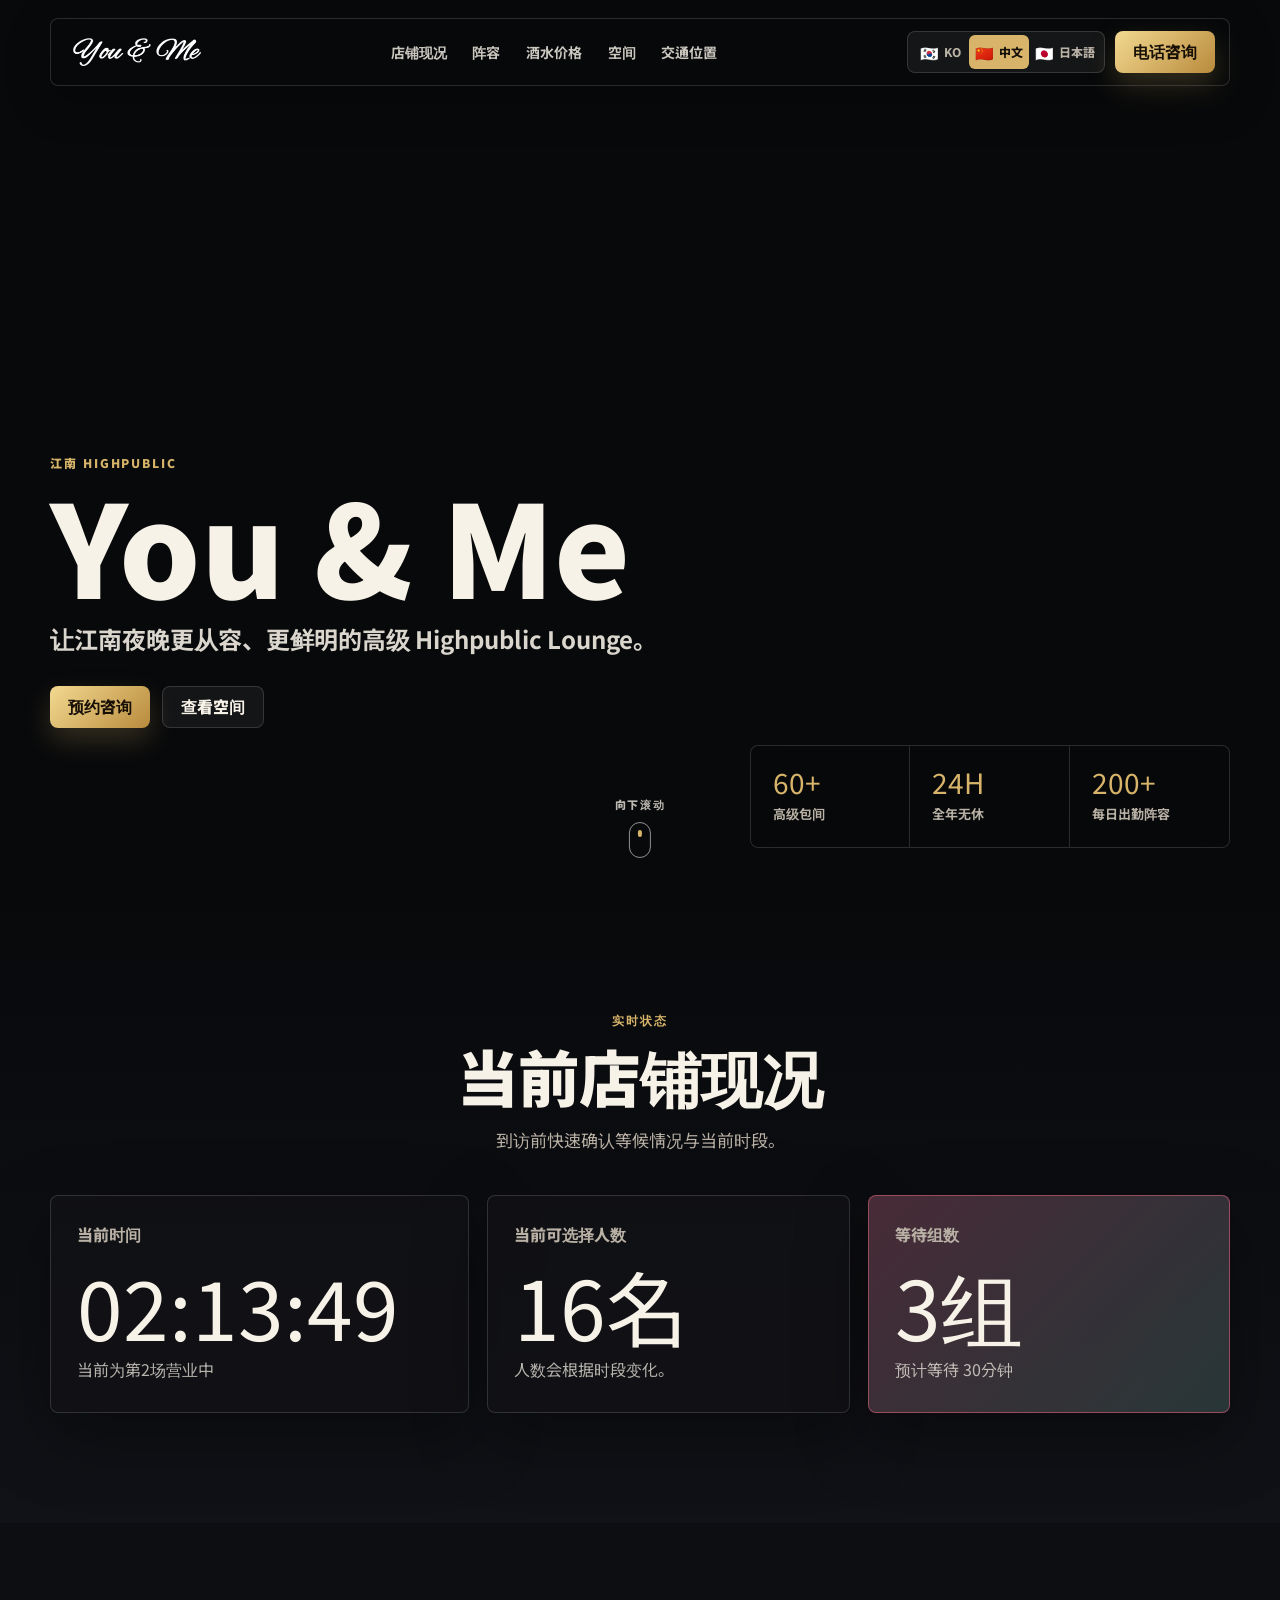
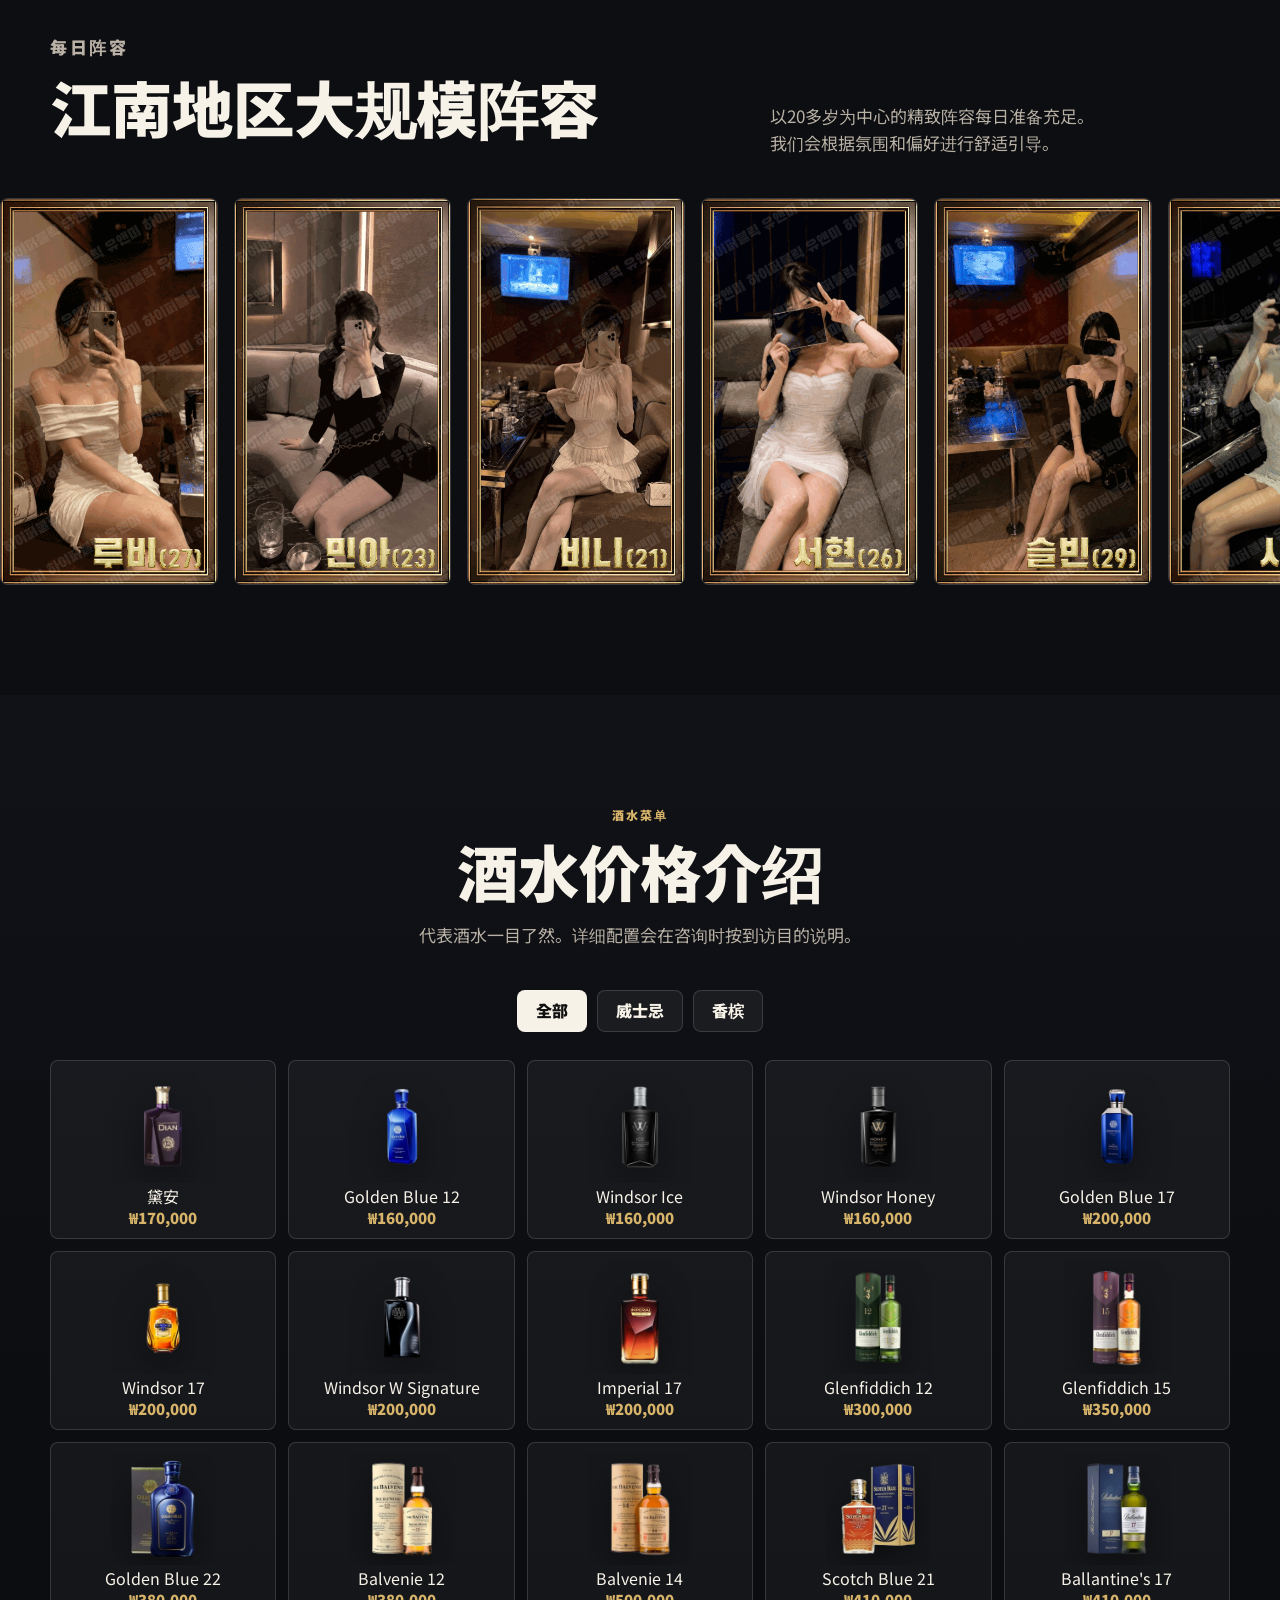
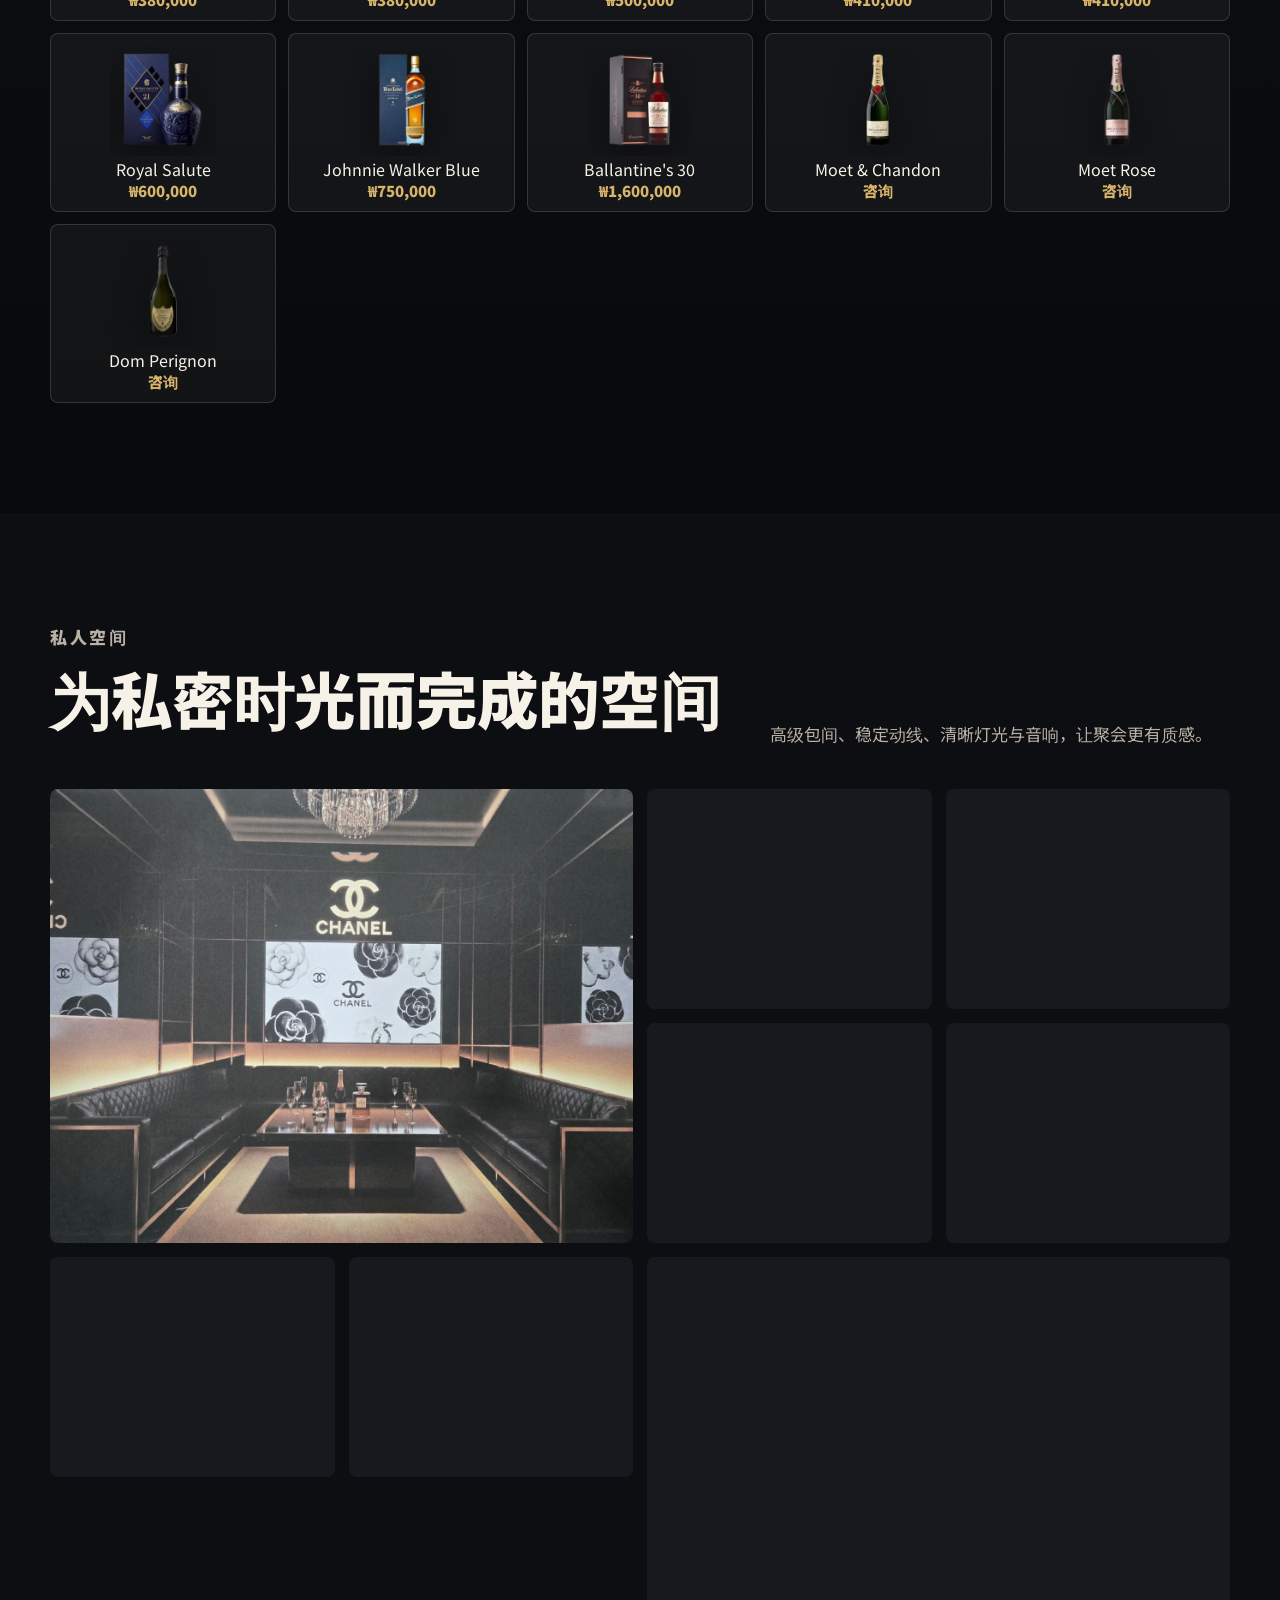
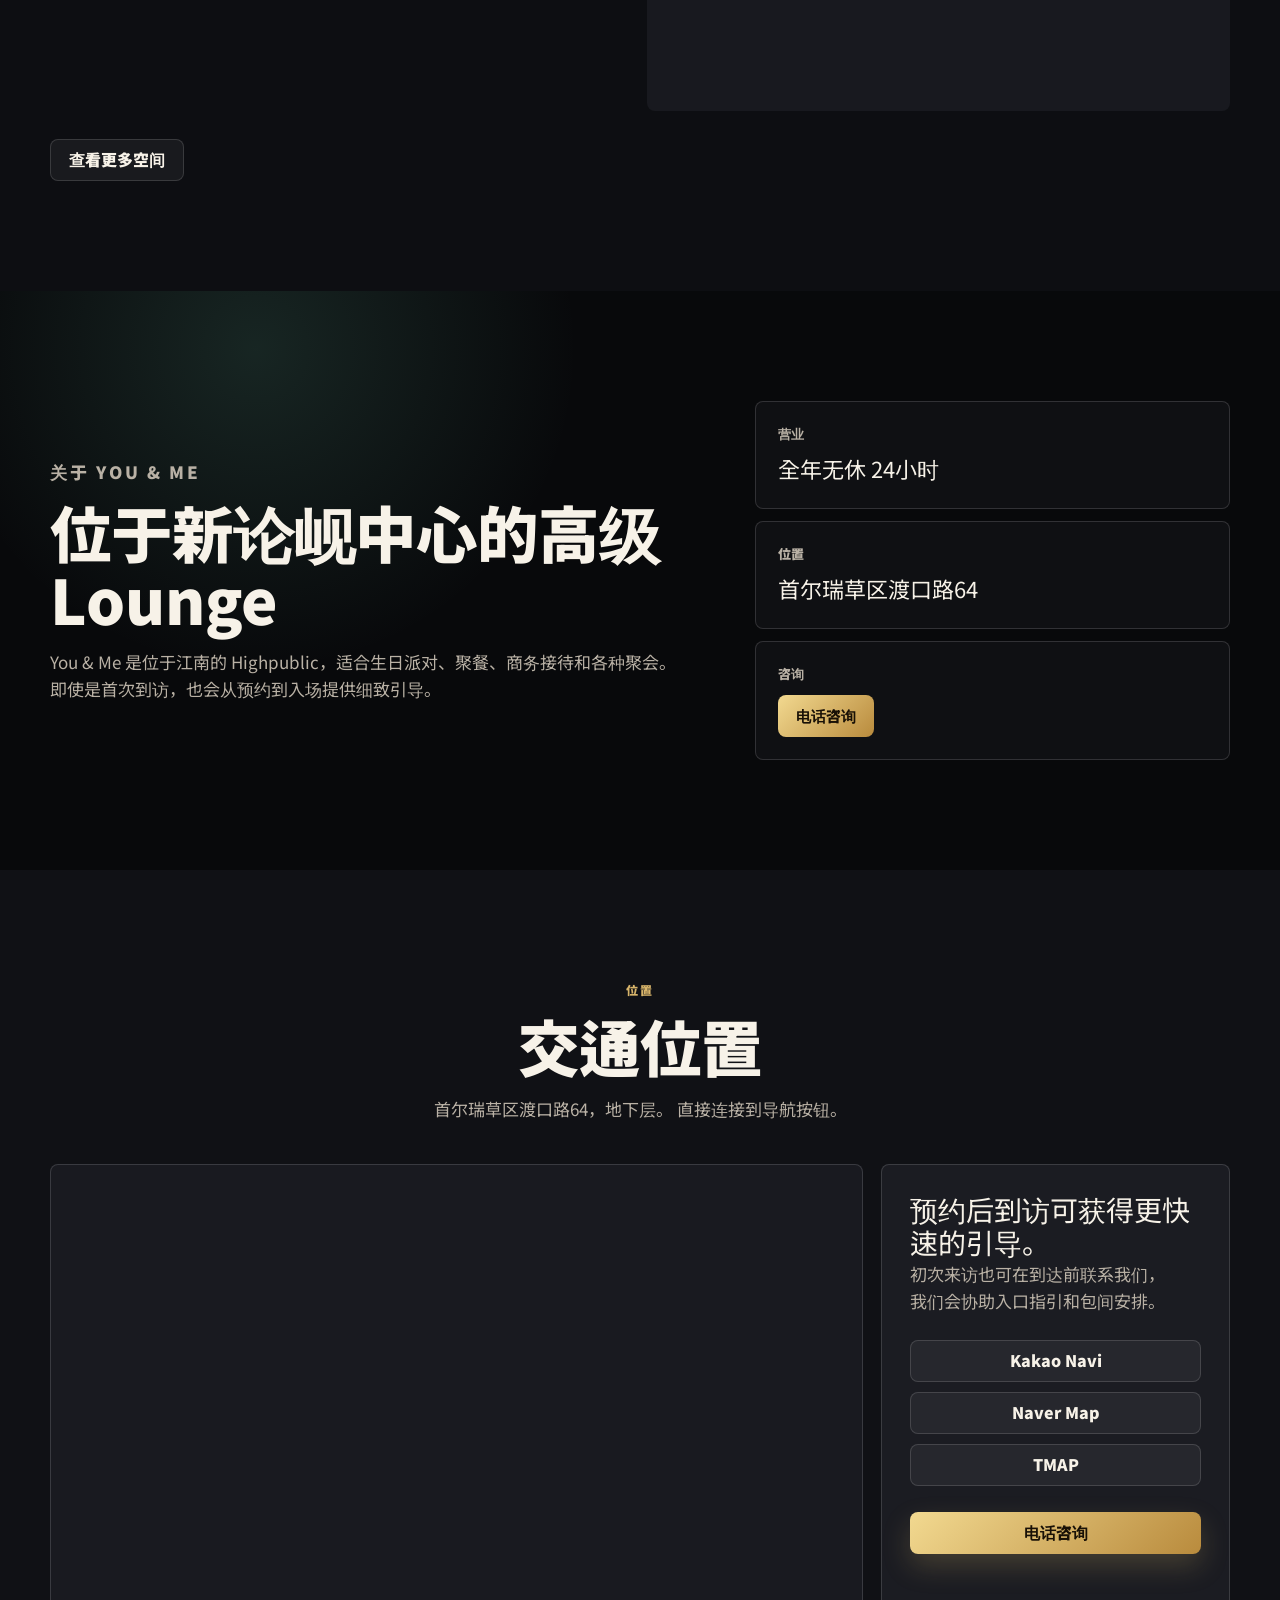
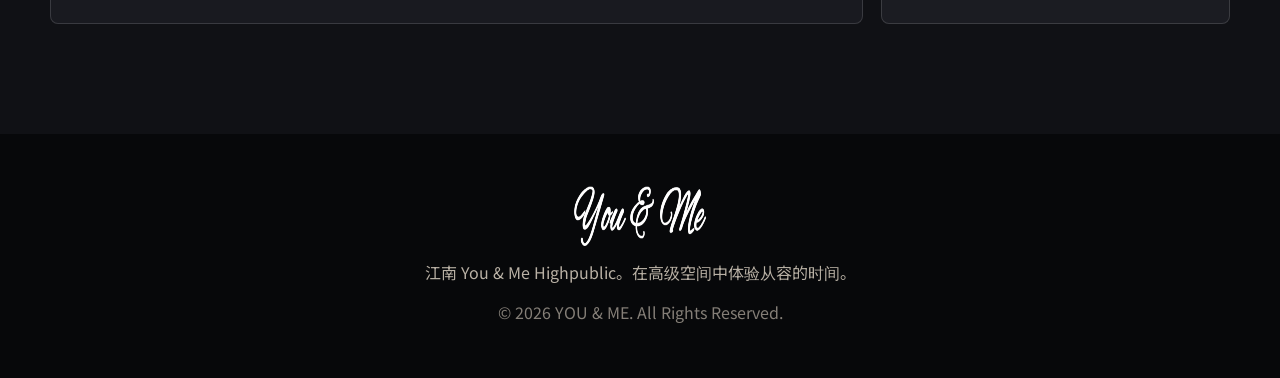
==== cn/index.html @ aa91db61 "edit" ====
﻿<!DOCTYPE html>
<html lang="zh-CN" data-default-lang="zh">
<head>
  <meta charset="UTF-8">
  <meta name="viewport" content="width=device-width, initial-scale=1.0">
  <title>江南 You & Me Highpublic | 中文预约 안내</title>
  <meta name="description" content="江南 You & Me Highpublic 中文页面。查看店铺现况、阵容、酒水价格、位置与预约咨询信息。">
  <meta name="keywords" content="강남 유앤미, 유앤미 하이퍼블릭, 강남 하이퍼블릭, 신논현 하이퍼블릭, 강남 룸, youandme, 강남, 하이퍼블릭, 디저트 하이퍼블릭, 퍼펙트 하이퍼블릭, 도파민 하이퍼블릭, 달리는 토끼, 달리는토끼, 도파민, 디저트, 퍼펙트, 사라있네, 엘리트, 엘리트 하이퍼블릭, 사라있네 하이퍼블릭, 달토 하이퍼블릭, 달리는 토끼 하이퍼블릭, 선릉 하이퍼블릭, 역삼 하이퍼블릭, 논현 하이퍼블릭, 대치 하이퍼블릭, 선정릉 하이퍼블릭, 하이퍼블릭, you and me, gangnam youandme, gangnam highpublic, gangnam karaoke, gangnam room salon, gangnam vip room, gangnam private room, gangnam nightlife, gangnam lounge, sinsa highpublic, sinnonyheon highpublic, nonhyeon highpublic, yeoksam highpublic, seolleung highpublic, 江南YOU&ME, 江南优安美, 江南高级KTV, 江南商务KTV, 江南VIP包厢, 江南夜总会, 江南高端会所, 江南夜生活, 新沙站KTV, 新论岘KTV, 驿三KTV, 论岘KTV, ユーアンドミー, 江南ハイパーブリック, 江南カラオケ, 江南ルームサロン, 江南高級ラウンジ, 江南VIPルーム, 江南個室カラオケ, 江南ナイトスポット, 新論峴ハイパーブリック, 新沙ハイパーブリック">
  <meta name="robots" content="index, follow, max-image-preview:large, max-snippet:-1, max-video-preview:-1">
  <meta name="author" content="YOU & ME">
  <meta name="theme-color" content="#08090b">
  <meta name="format-detection" content="telephone=yes">
  <link rel="canonical" href="https://highpublic.github.io/youandme/cn/">
  <link rel="alternate" hreflang="ko" href="https://highpublic.github.io/youandme/kr/">
  <link rel="alternate" hreflang="zh-CN" href="https://highpublic.github.io/youandme/cn/">
  <link rel="alternate" hreflang="ja" href="https://highpublic.github.io/youandme/jp/">
  <link rel="alternate" hreflang="x-default" href="https://highpublic.github.io/youandme/kr/">
  <meta property="og:type" content="website">
  <meta property="og:site_name" content="YOU & ME">
  <meta property="og:locale" content="zh_CN">
  <meta property="og:locale:alternate" content="zh_CN">
  <meta property="og:locale:alternate" content="ja_JP">
  <meta property="og:title" content="강남 유앤미 하이퍼블릭 | You & Me Gangnam Highpublic">
  <meta property="og:description" content="강남 중심 프리미엄 라운지. 실시간 매장 현황, 주류 가격, 공간 사진과 예약 문의 정보를 확인하세요.">
  <meta property="og:url" content="https://highpublic.github.io/youandme/cn/">
  <meta property="og:image" content="https://highpublic.github.io/youandme/assets/images/ogImage.png">
  <meta property="og:image:secure_url" content="https://highpublic.github.io/youandme/assets/images/ogImage.png">
  <meta property="og:image:type" content="image/png">
  <meta property="og:image:alt" content="강남 유앤미 하이퍼블릭 프리미엄 라운지 공간">
  <meta property="og:image:width" content="1200">
  <meta property="og:image:height" content="630">
  <meta name="twitter:card" content="summary_large_image">
  <meta name="twitter:title" content="강남 유앤미 하이퍼블릭 | You & Me Gangnam Highpublic">
  <meta name="twitter:description" content="강남 유앤미 하이퍼블릭의 매장 현황, 주류 가격, 공간 사진과 예약 정보를 확인하세요.">
  <meta name="twitter:image" content="https://highpublic.github.io/youandme/assets/images/ogImage.png">
  <script type="application/ld+json">
  {
    "@context": "https://schema.org",
    "@type": "LocalBusiness",
    "name": "YOU & ME Gangnam Highpublic",
    "alternateName": "강남 유앤미 하이퍼블릭",
    "image": "https://highpublic.github.io/youandme/assets/images/ogImage.png",
    "telephone": "+82-10-4201-1483",
    "address": {
      "@type": "PostalAddress",
      "streetAddress": "나루터로 64",
      "addressLocality": "서초구",
      "addressRegion": "서울",
      "addressCountry": "KR"
    },
    "openingHours": "Mo-Su 00:00-23:59",
    "priceRange": "₩₩₩"
  }
  </script>
  <link rel="preload" as="image" href="../assets/images/optimized/bg0-1200.jpg" fetchpriority="high">
  <link rel="stylesheet" href="../reset.css">
  <link rel="stylesheet" href="../main.css">
  <link rel="icon" type="image/png" href="../assets/images/favicon/favicon-96x96.png" sizes="96x96" />
  <link rel="icon" type="image/svg+xml" href="../assets/images/favicon/favicon.svg" />
  <link rel="shortcut icon" href="../assets/images/favicon/favicon.ico" />
  <link rel="apple-touch-icon" sizes="180x180" href="../assets/images/favicon/apple-touch-icon.png" />
  <meta name="apple-mobile-web-app-title" content="You&Me" />
  <link rel="manifest" href="../assets/images/favicon/site.webmanifest" />
  <script src="../script.js?v=20260701-perf" defer></script>
</head>
<body>
  <header class="site-header" aria-label="Primary navigation">
    <a class="brand" href="#home" aria-label="You & Me home">
      <img src="../assets/images/youandme.png" alt="You & Me" width="180" height="60">
    </a>
    <nav class="desktop-nav" aria-label="Main menu">
      <a href="#status" data-i18n="nav.status">매장 현황</a>
      <a href="#lineup" data-i18n="nav.lineup">라인업</a>
      <a href="#menu" data-i18n="nav.menu">주류 안내</a>
      <a href="#space" data-i18n="nav.space">공간</a>
      <a href="#location" data-i18n="nav.location">오시는 길</a>
    </nav>
    <div class="header-actions">
      <div class="language-switch" aria-label="Language switcher">
        <button type="button" class="lang-btn" data-lang="ko"><span class="flag" aria-hidden="true">🇰🇷</span><span>KO</span></button>
        <button type="button" class="lang-btn active" data-lang="zh"><span class="flag" aria-hidden="true">🇨🇳</span><span>中文</span></button>
        <button type="button" class="lang-btn" data-lang="ja"><span class="flag" aria-hidden="true">🇯🇵</span><span>日本語</span></button>
      </div>
      <a class="header-call" href="tel:010-4201-1483" data-i18n="common.call">전화 문의</a>
    </div>
  </header>

  <main id="home">
    <section class="hero" aria-label="You and Me introduction">
      <div class="hero-media" aria-hidden="true">
        <span style="background-image:url('../assets/images/optimized/bg0-1200.jpg')"></span>
        <span style="background-image:url('../assets/images/optimized/bg1-1200.jpg')"></span>
        <span style="background-image:url('../assets/images/optimized/bg2-1200.jpg')"></span>
        <span style="background-image:url('../assets/images/optimized/bg3-1200.jpg')"></span>
      </div>
      <div class="hero-content">
        <p class="eyebrow" data-i18n="hero.eyebrow">Gangnam Highpublic</p>
        <h1>You & Me</h1>
        <p class="hero-copy" data-i18n="hero.copy">강남의 밤을 더 여유롭고 선명하게 만드는 프리미엄 하이퍼블릭 라운지.</p>
        <div class="hero-actions">
          <a class="primary-btn" href="tel:010-4201-1483" data-i18n="hero.cta">예약 문의하기</a>
          <a class="secondary-btn" href="#space" data-i18n="hero.gallery">공간 둘러보기</a>
        </div>
      </div>
      <a class="scroll-cue" href="#status" aria-label="Scroll down"><span data-i18n="hero.scroll">Scroll</span><i aria-hidden="true"></i></a>
      <div class="hero-panel" aria-label="Highlights">
        <div>
          <strong data-count="60">60+</strong>
          <span data-i18n="hero.rooms">프리미엄 룸</span>
        </div>
        <div>
          <strong>24H</strong>
          <span data-i18n="hero.open">365일 운영</span>
        </div>
        <div>
          <strong>200+</strong>
          <span data-i18n="hero.cast">일일 출근 라인업</span>
        </div>
      </div>
    </section>

    <section id="status" class="status-section section-pad">
      <div class="section-head">
        <p class="eyebrow" data-i18n="status.eyebrow">Live Status</p>
        <h2 data-i18n="status.title">현재 매장 현황</h2>
        <p data-i18n="status.desc">방문 전 대기 상황과 현재 타임을 빠르게 확인하세요.</p>
      </div>
      <div class="status-board">
        <article class="status-card time-card">
          <span data-i18n="status.time">현재 시각</span>
          <strong id="currentTime">00:00:00</strong>
          <p id="currentSession">현재 0부 운영 중</p>
        </article>
        <article class="status-card">
          <span data-i18n="status.staff">현재 초이스 인원</span>
          <strong id="currentCount">--명</strong>
          <p data-i18n="status.staffNote">시간대에 따라 변동됩니다.</p>
        </article>
        <article class="status-card accent-card">
          <span id="statusLabel">잔여 룸</span>
          <strong id="statusValue">--</strong>
          <p id="waitTime">즉시 상담 가능</p>
        </article>
      </div>
    </section>

    <section id="lineup" class="lineup-section section-pad">
      <div class="split-head">
        <div>
          <p class="eyebrow" data-i18n="lineup.eyebrow">Daily Lineup</p>
          <h2 data-i18n="lineup.title">강남권 최대 규모 라인업</h2>
        </div>
        <p data-i18n="lineup.desc">20대 중심의 세련된 라인업이 매일 폭넓게 준비됩니다. 분위기와 취향에 맞춰 편안하게 안내해드립니다.</p>
      </div>
      <div class="lineup-marquee" id="lineupMarquee" aria-label="Lineup image carousel"></div>
    </section>

    <section id="menu" class="menu-section section-pad">
      <div class="section-head">
        <p class="eyebrow" data-i18n="menu.eyebrow">Bottle Menu</p>
        <h2 data-i18n="menu.title">주류 가격 안내</h2>
        <p data-i18n="menu.desc">대표 메뉴를 한눈에 확인하세요. 세부 구성은 상담 시 방문 목적에 맞춰 안내드립니다.</p>
      </div>
      <div class="menu-toolbar">
        <button type="button" class="filter-btn active" data-filter="all" data-i18n="menu.all">전체</button>
        <button type="button" class="filter-btn" data-filter="whisky" data-i18n="menu.whisky">위스키</button>
        <button type="button" class="filter-btn" data-filter="champagne" data-i18n="menu.champagne">샴페인</button>
      </div>
      <div class="bottle-grid" id="bottleGrid"></div>
    </section>

    <section id="space" class="space-section section-pad">
      <div class="split-head">
        <div>
          <p class="eyebrow" data-i18n="space.eyebrow">Private Space</p>
          <h2 data-i18n="space.title">프라이빗하게 완성되는 시간</h2>
        </div>
        <p data-i18n="space.desc">고급스러운 룸, 안정적인 동선, 선명한 조명과 사운드가 모임의 밀도를 높입니다.</p>
      </div>
      <div class="space-gallery" id="spaceGallery"></div>
      <button type="button" class="more-btn" id="galleryToggle" data-i18n="space.more">공간 더 보기</button>
    </section>

    <section class="about-section section-pad">
      <div class="about-copy">
        <p class="eyebrow" data-i18n="about.eyebrow">About You & Me</p>
        <h2 data-i18n="about.title">신논현 중심에서 만나는 프리미엄 라운지</h2>
        <p data-i18n="about.body">유앤미는 생일파티, 회식, 접대, 각종 모임까지 목적에 맞는 룸과 서비스를 갖춘 강남 하이퍼블릭입니다. 처음 방문하시는 분도 편안하게 즐기실 수 있도록 예약부터 입장까지 세심하게 안내합니다.</p>
      </div>
      <div class="about-facts">
        <div><span data-i18n="about.fact1Label">운영</span><strong data-i18n="about.fact1">연중무휴 24시간</strong></div>
        <div><span data-i18n="about.fact2Label">위치</span><strong data-i18n="about.fact2">서울 서초구 나루터로 64</strong></div>
        <div><span data-i18n="about.fact3Label">문의</span><a class="about-call-btn" href="tel:010-4201-1483" data-i18n="common.call">전화 문의</a></div>
      </div>
    </section>

    <section id="location" class="location-section section-pad">
      <div class="section-head">
        <p class="eyebrow" data-i18n="location.eyebrow">Location</p>
        <h2 data-i18n="location.title">오시는 길</h2>
        <p data-i18n="location.desc">서울 서초구 나루터로 64, 지하층. 내비게이션 버튼으로 바로 연결됩니다.</p>
      </div>
      <div class="location-layout">
        <div class="map-card">
          <div id="daumRoughmapContainer1772563509501" class="root_daum_roughmap root_daum_roughmap_landing"></div>
        </div>
        <div class="visit-card">
          <h3 data-i18n="location.visitTitle">예약 후 방문하시면 더 빠르게 안내됩니다.</h3>
          <p data-i18n="location.visitBody">초행길이라도 도착 전 연락 주시면 입구와 룸 배정까지 순서대로 도와드립니다.</p>
          <div class="nav-buttons">
            <a href="https://kko.kakao.com/8rZOKr7J5F" target="_blank" rel="noopener">Kakao Navi</a>
            <a href="https://naver.me/xKto8mbX" target="_blank" rel="noopener">Naver Map</a>
            <a href="https://tmap.life/173b7bdc" target="_blank" rel="noopener">TMAP</a>
          </div>
          <a class="primary-btn full" href="tel:010-4201-1483" data-i18n="common.call">전화 문의</a>
        </div>
      </div>
    </section>
  </main>

  <footer class="footer">
    <img src="../assets/images/youandme.png" alt="You & Me" width="180" height="60">
    <p data-i18n="footer.copy">강남 유앤미 하이퍼블릭. 프리미엄 공간에서 여유로운 시간을 경험하세요.</p>
    <small>© 2026 YOU & ME. All Rights Reserved.</small>
  </footer>

  <div class="image-modal" id="imageModal" aria-hidden="true" role="dialog" aria-label="Image preview">
    <button type="button" class="modal-close" id="modalClose" aria-label="Close">×</button>
    <button type="button" class="modal-nav prev" id="modalPrev" aria-label="Previous image">‹</button>
    <img id="modalImage" src="" alt="">
    <button type="button" class="modal-nav next" id="modalNext" aria-label="Next image">›</button>
  </div>
</body>
</html>
---- main.css ----
﻿@import url('https://fonts.googleapis.com/css2?family=Noto+Sans+KR:wght@400;500;700;900&display=swap');

:root {
  color-scheme: dark;
  --bg: #08090b;
  --panel: rgba(18, 19, 23, 0.78);
  --panel-strong: rgba(29, 30, 36, 0.92);
  --text: #f7f2e8;
  --muted: #b9b1a5;
  --line: rgba(255, 255, 255, 0.14);
  --gold: #d7b46a;
  --rose: #d95e7b;
  --green: #75d3b4;
  --blue: #82a8ff;
  --shadow: 0 24px 70px rgba(0, 0, 0, 0.36);
}

* { box-sizing: border-box; }
html { scroll-behavior: smooth; }
body {
  margin: 0;
  min-width: 320px;
  overflow-x: hidden;
  background: var(--bg);
  color: var(--text);
  font-family: 'Noto Sans KR', system-ui, -apple-system, BlinkMacSystemFont, 'Segoe UI', sans-serif;
  line-height: 1.6;
  word-break: keep-all;
  overflow-wrap: anywhere;
}
body.modal-open { overflow: hidden; }
a { color: inherit; text-decoration: none; }
button { font: inherit; }
img { max-width: 100%; display: block; }

.site-header {
  position: fixed;
  top: 18px;
  left: 50%;
  z-index: 50;
  width: min(1180px, calc(100% - 32px));
  min-height: 68px;
  transform: translateX(-50%);
  display: grid;
  grid-template-columns: auto minmax(0, 1fr) auto;
  gap: 20px;
  align-items: center;
  padding: 12px 14px 12px 22px;
  border: 1px solid var(--line);
  border-radius: 8px;
  background: rgba(8, 9, 11, 0.72);
  backdrop-filter: blur(22px);
  box-shadow: 0 14px 44px rgba(0, 0, 0, 0.28);
}
.brand img { width: 128px; height: auto; }
.desktop-nav {
  display: flex;
  justify-content: center;
  gap: clamp(14px, 2vw, 32px);
  color: rgba(247, 242, 232, 0.82);
  font-size: 14px;
  font-weight: 700;
}
.desktop-nav a { transition: color 180ms ease; white-space: nowrap; }
.desktop-nav a:hover { color: var(--gold); }
.header-actions { display: flex; align-items: center; gap: 10px; min-width: 0; }
.language-switch {
  display: flex;
  align-items: center;
  padding: 3px;
  border: 1px solid var(--line);
  border-radius: 8px;
  background: rgba(255, 255, 255, 0.06);
}
.lang-btn {
  min-width: 58px;
  height: 34px;
  display: inline-flex;
  align-items: center;
  justify-content: center;
  gap: 5px;
  border: 0;
  border-radius: 6px;
  background: transparent;
  color: var(--muted);
  cursor: pointer;
  font-size: 12px;
  font-weight: 800;
}
.lang-btn.active { background: var(--gold); color: #14100a; }
.lang-btn .flag { font-size: 15px; line-height: 1; }
.header-call,
.primary-btn,
.secondary-btn,
.more-btn,
.nav-buttons a,
.filter-btn {
  min-height: 42px;
  display: inline-flex;
  align-items: center;
  justify-content: center;
  border-radius: 8px;
  font-weight: 900;
  white-space: nowrap;
}
.header-call,
.primary-btn {
  padding: 0 18px;
  background: linear-gradient(135deg, #f2d990, #b98b3d);
  color: #181006;
  box-shadow: 0 12px 28px rgba(215, 180, 106, 0.22);
}
.secondary-btn,
.more-btn,
.nav-buttons a,
.filter-btn {
  padding: 0 18px;
  border: 1px solid var(--line);
  background: rgba(255, 255, 255, 0.05);
  color: var(--text);
}

.hero {
  position: relative;
  min-height: 100vh;
  display: grid;
  align-items: end;
  padding: 140px max(24px, calc((100vw - 1180px) / 2)) 52px;
  overflow: hidden;
}
.hero::after {
  content: '';
  position: absolute;
  inset: 0;
  background: linear-gradient(90deg, rgba(8, 9, 11, 0.88), rgba(8, 9, 11, 0.42) 52%, rgba(8, 9, 11, 0.68)), linear-gradient(0deg, var(--bg), rgba(8, 9, 11, 0) 38%);
  z-index: 1;
}
.hero-media,
.hero-media span {
  position: absolute;
  inset: 0;
}
.hero-media span {
  background-size: cover;
  background-position: center;
  opacity: 0;
  animation: heroFade 24s infinite;
  transform: scale(1.04);
}
.hero-media span:nth-child(2) { animation-delay: 6s; }
.hero-media span:nth-child(3) { animation-delay: 12s; }
.hero-media span:nth-child(4) { animation-delay: 18s; }
@keyframes heroFade {
  0%, 100% { opacity: 0; transform: scale(1.04); }
  8%, 25% { opacity: 1; transform: scale(1); }
  34% { opacity: 0; transform: scale(1.02); }
}
.hero-content {
  position: relative;
  z-index: 2;
  width: min(760px, 100%);
  padding-bottom: 120px;
}
.eyebrow {
  margin: 0 0 14px;
  color: var(--gold);
  font-size: 12px;
  font-weight: 900;
  letter-spacing: 0.16em;
  text-transform: uppercase;
}
h1, h2, h3, p { margin-top: 0; }
h1 {
  margin-bottom: 18px;
  font-size: clamp(56px, 10vw, 142px);
  line-height: 0.9;
  font-weight: 900;
  letter-spacing: 0;
}
h2 {
  margin-bottom: 16px;
  font-size: clamp(32px, 4.8vw, 64px);
  line-height: 1.08;
  font-weight: 900;
  letter-spacing: 0;
}
.hero-copy {
  width: min(620px, 100%);
  margin-bottom: 28px;
  color: rgba(247, 242, 232, 0.88);
  font-size: clamp(18px, 2vw, 24px);
  font-weight: 700;
}
.hero-actions { display: flex; flex-wrap: wrap; gap: 12px; }
.hero-panel {
  position: absolute;
  right: max(24px, calc((100vw - 1180px) / 2));
  bottom: 52px;
  z-index: 2;
  width: min(480px, calc(100% - 48px));
  display: grid;
  grid-template-columns: repeat(3, 1fr);
  border: 1px solid var(--line);
  border-radius: 8px;
  background: rgba(8, 9, 11, 0.58);
  backdrop-filter: blur(18px);
}
.hero-panel div { padding: 22px; border-right: 1px solid var(--line); }
.hero-panel div:last-child { border-right: 0; }
.hero-panel strong { display: block; color: var(--gold); font-size: 28px; line-height: 1; }
.hero-panel span { display: block; margin-top: 8px; color: var(--muted); font-size: 13px; font-weight: 700; }
.scroll-cue {
  position: absolute;
  left: 50%;
  bottom: 42px;
  z-index: 3;
  display: inline-grid;
  justify-items: center;
  gap: 8px;
  transform: translateX(-50%);
  color: rgba(247, 242, 232, 0.76);
  font-size: 11px;
  font-weight: 900;
  letter-spacing: 0.14em;
  text-transform: uppercase;
  animation: scrollCueFloat 1.8s ease-in-out infinite;
}
.scroll-cue i {
  width: 22px;
  height: 36px;
  border: 1px solid rgba(247, 242, 232, 0.58);
  border-radius: 999px;
  position: relative;
}
.scroll-cue i::after {
  content: '';
  position: absolute;
  top: 7px;
  left: 50%;
  width: 4px;
  height: 7px;
  border-radius: 999px;
  background: var(--gold);
  transform: translateX(-50%);
  animation: scrollWheel 1.8s ease-in-out infinite;
}
@keyframes scrollCueFloat {
  0%, 100% { transform: translate(-50%, 0); opacity: 0.72; }
  50% { transform: translate(-50%, 8px); opacity: 1; }
}
@keyframes scrollWheel {
  0% { transform: translate(-50%, 0); opacity: 0; }
  30% { opacity: 1; }
  100% { transform: translate(-50%, 14px); opacity: 0; }
}

.section-pad { padding: 110px max(24px, calc((100vw - 1180px) / 2)); }
.section-head { width: min(720px, 100%); margin: 0 auto 42px; text-align: center; }
.section-head p:not(.eyebrow), .split-head p, .about-copy p, .visit-card p { color: var(--muted); font-size: 17px; }
.split-head {
  display: grid;
  grid-template-columns: minmax(0, 0.95fr) minmax(280px, 0.65fr);
  gap: 48px;
  align-items: end;
  margin-bottom: 42px;
}

.status-section { background: linear-gradient(180deg, #08090b, #111217); }
.status-board {
  display: grid;
  grid-template-columns: 1.1fr 0.95fr 0.95fr;
  gap: 18px;
}
.status-card {
  min-height: 218px;
  padding: 26px;
  border: 1px solid var(--line);
  border-radius: 8px;
  background: var(--panel);
  box-shadow: var(--shadow);
}
.status-card span { display: block; color: var(--muted); font-weight: 800; }
.status-card strong { display: block; margin: 18px 0 10px; font-size: clamp(42px, 7vw, 82px); line-height: 1; }
.status-card p { margin-bottom: 0; color: rgba(247, 242, 232, 0.72); }
.time-card strong { font-variant-numeric: tabular-nums; }
.accent-card { background: linear-gradient(135deg, rgba(217, 94, 123, 0.24), rgba(117, 211, 180, 0.14)), var(--panel-strong); }
.accent-card.waiting { border-color: rgba(217, 94, 123, 0.6); }

.lineup-section, .space-section { background: #0d0e12; overflow: hidden; }
.lineup-marquee {
  display: flex;
  width: max-content;
  margin-left: calc(50% - 50vw);
  animation: marquee 58s linear infinite;
  will-change: transform;
}

.lineup-set {
  display: flex;
  flex: 0 0 auto;
  gap: 16px;
  padding-right: 16px;
}
.lineup-shot {
  width: clamp(170px, 17vw, 250px);
  aspect-ratio: 9 / 16;
  overflow: hidden;
  border-radius: 8px;
  border: 1px solid var(--line);
  background: #17181d;
}
.lineup-shot img { width: 100%; height: 100%; object-fit: cover; object-position: center top; }

@keyframes marquee { from { transform: translateX(0); } to { transform: translateX(-50%); } }

.menu-section { background: linear-gradient(180deg, #111217, #08090b); }
.menu-toolbar {
  display: flex;
  justify-content: center;
  gap: 10px;
  margin-bottom: 28px;
}
.filter-btn { cursor: pointer; }
.filter-btn.active { background: var(--text); color: #111; }
.bottle-grid {
  display: grid;
  grid-template-columns: repeat(5, minmax(0, 1fr));
  gap: 12px;
}
.bottle-card {
  min-height: 0;
  display: grid;
  grid-template-rows: 112px auto;
  gap: 4px;
  padding: 10px 10px 12px;
  align-items: center;
  justify-items: center;
  text-align: center;
  overflow: hidden;
  border: 1px solid var(--line);
  border-radius: 8px;
  background: rgba(255, 255, 255, 0.045);
}
.bottle-image {
  height: 112px;
  min-width: 0;
  overflow: hidden;
  display: grid;
  place-items: center;
}
.bottle-image img { max-width: 100%; max-height: 106px; width: auto; height: auto; object-fit: contain; filter: drop-shadow(0 12px 18px rgba(0,0,0,0.38)); }
.bottle-info { position: relative; z-index: 2; min-width: 0; align-self: start; padding-top: 0; margin-top: 0; text-align: center; }
.bottle-card h3 { min-height: 0; margin-bottom: 3px; font-size: 16px; line-height: 1.18; white-space: normal; word-break: keep-all; overflow-wrap: normal; }
.bottle-card p { margin: 0; color: var(--gold); font-size: 15px; font-weight: 900; line-height: 1.15; }

.space-gallery {
  display: grid;
  grid-template-columns: repeat(4, minmax(0, 1fr));
  grid-auto-rows: 220px;
  gap: 14px;
}
.space-item {
  overflow: hidden;
  border: 0;
  border-radius: 8px;
  background: #18191f;
  padding: 0;
  cursor: pointer;
}
.space-item:nth-child(1), .space-item:nth-child(8) { grid-column: span 2; grid-row: span 2; }
.space-item.hidden { display: none; }
.space-item img { width: 100%; height: 100%; object-fit: cover; transition: transform 260ms ease, opacity 260ms ease; }
.space-item:hover img { transform: scale(1.04); opacity: 0.88; }
.more-btn { margin: 28px auto 0; cursor: pointer; }

.about-section {
  display: grid;
  grid-template-columns: minmax(0, 0.9fr) minmax(280px, 0.65fr);
  gap: 48px;
  align-items: center;
  background: radial-gradient(circle at 20% 10%, rgba(117, 211, 180, 0.14), transparent 28%), #08090b;
}
.about-facts { display: grid; gap: 12px; }
.about-facts div {
  padding: 22px;
  border: 1px solid var(--line);
  border-radius: 8px;
  background: var(--panel);
}
.about-facts span { display: block; color: var(--muted); font-size: 13px; font-weight: 900; }
.about-facts strong { display: block; margin-top: 6px; font-size: 22px; }
.about-call-btn { min-height: 42px; margin-top: 10px; padding: 0 18px; display: inline-flex; align-items: center; justify-content: center; border-radius: 8px; background: linear-gradient(135deg, #f2d990, #b98b3d); color: #181006; font-size: 15px; font-weight: 900; }

.location-section { background: #101115; }
.location-layout {
  display: grid;
  grid-template-columns: minmax(0, 1.4fr) minmax(300px, 0.6fr);
  gap: 18px;
}
.map-card {
  height: 460px;
  min-height: 460px;
  overflow: hidden;
  border: 1px solid var(--line);
  border-radius: 8px;
  background: #191a20;
}
.root_daum_roughmap { width: 100% !important; height: 100% !important; }
.map-card .root_daum_roughmap_landing,
.map-card .wrap_map,
.map-card .map { width: 100% !important; }
.map-card .root_daum_roughmap_landing { display: block !important; position: relative; }
.map-card .wrap_map { height: 100% !important; min-height: 100%; }
.map-card .map { height: 100% !important; min-height: 100%; }
.map-card .cont { display: none !important; }
.map-card .wrap_controllers { display: block !important; width: auto !important; height: auto !important; }
.map-card .wrap_btn_zoom { right: 16px !important; }
.map-card .wrap_btn_zoom button,
.map-card .wrap_btn_zoom a { box-sizing: content-box; min-width: 0; min-height: 0; border-radius: 0; }
.visit-card {
  padding: 28px;
  border: 1px solid var(--line);
  border-radius: 8px;
  background: var(--panel-strong);
}
.visit-card h3 { font-size: 28px; line-height: 1.18; }
.nav-buttons { display: grid; gap: 10px; margin: 26px 0; }
.full { width: 100%; }

.footer {
  display: grid;
  justify-items: center;
  gap: 14px;
  padding: 52px 24px;
  text-align: center;
  background: #07080a;
  color: var(--muted);
}
.footer img { width: 132px; }
.footer p { max-width: 560px; margin-bottom: 0; }
.footer small { color: rgba(185, 177, 165, 0.7); }

.image-modal {
  position: fixed;
  inset: 0;
  z-index: 100;
  display: none;
  align-items: center;
  justify-content: center;
  padding: 56px;
  background: rgba(0, 0, 0, 0.88);
}
.image-modal.open { display: flex; }
.image-modal img { max-width: min(1100px, 100%); max-height: 82vh; border-radius: 8px; box-shadow: var(--shadow); }
.modal-close, .modal-nav {
  position: absolute;
  border: 1px solid var(--line);
  border-radius: 8px;
  background: rgba(255, 255, 255, 0.08);
  color: var(--text);
  cursor: pointer;
}
.modal-close { top: 22px; right: 22px; width: 48px; height: 48px; font-size: 32px; line-height: 1; }
.modal-nav { top: 50%; width: 48px; height: 72px; transform: translateY(-50%); font-size: 44px; }
.modal-nav.prev { left: 22px; }
.modal-nav.next { right: 22px; }

@media (max-width: 980px) {
  .site-header { grid-template-columns: 1fr; gap: 10px; top: 10px; padding: 12px; max-height: calc(100vh - 20px); overflow: auto; }
  .brand { justify-self: center; }
  .desktop-nav { order: 3; overflow-x: auto; justify-content: center; width: 100%; padding-bottom: 4px; scrollbar-width: none; }
  .desktop-nav::-webkit-scrollbar { display: none; }
  .header-actions { justify-content: center; flex-wrap: wrap; }
  .hero { padding-top: 210px; }
  .hero-content { padding-bottom: 180px; }
  .hero-panel { left: 24px; right: 24px; bottom: 32px; width: auto; }
  .scroll-cue { display: none; }
  .split-head, .status-board, .about-section, .location-layout { grid-template-columns: 1fr; }
  .bottle-grid { grid-template-columns: repeat(3, minmax(0, 1fr)); }
  .space-gallery { grid-template-columns: repeat(2, minmax(0, 1fr)); grid-auto-rows: 180px; }
}

@media (max-width: 620px) {
  .site-header { width: calc(100% - 20px); }
  .brand img { width: 112px; }
  .header-call { width: 100%; }
  .language-switch { width: 100%; justify-content: space-between; }
  .lang-btn { flex: 1; }
  .hero { min-height: 900px; padding-left: 18px; padding-right: 18px; padding-top: 230px; }
  .hero-panel { grid-template-columns: 1fr; }
  .hero-panel div { border-right: 0; border-bottom: 1px solid var(--line); padding: 16px; }
  .hero-panel div:last-child { border-bottom: 0; }
  .hero-content { padding-bottom: 300px; }
  .scroll-cue { display: none; }
  h1 { font-size: clamp(48px, 18vw, 76px); }
  h2 { font-size: clamp(29px, 10vw, 42px); }
  .hero-copy, .section-head p:not(.eyebrow), .split-head p, .about-copy p, .visit-card p { font-size: 15px; }
  .bottle-card { min-height: 0; grid-template-rows: 104px auto; gap: 4px; padding: 9px 8px 10px; align-items: center; justify-items: center; text-align: center; }
  .bottle-image { height: 104px; }
  .bottle-image img { max-height: 98px; }
  .bottle-info { align-self: start; margin-top: 0; text-align: center; }
  .bottle-card h3 { min-height: 0; margin-bottom: 3px; font-size: 15px; }
  .bottle-card p { font-size: 14px; }
  .status-card strong { font-size: clamp(38px, 14vw, 58px); }
  .hero-actions a { width: 100%; }
  .section-pad { padding: 78px 18px; }
  .menu-toolbar { overflow-x: auto; justify-content: flex-start; }
  .bottle-grid { grid-template-columns: repeat(2, minmax(0, 1fr)); gap: 10px; }
  .map-card { height: 420px; min-height: 420px; }
  .space-gallery { grid-template-columns: 1fr; grid-auto-rows: 230px; }
  .space-item:nth-child(1), .space-item:nth-child(8) { grid-column: auto; grid-row: auto; }
  .image-modal { padding: 64px 14px; }
  .modal-nav { width: 42px; height: 58px; font-size: 34px; }
}
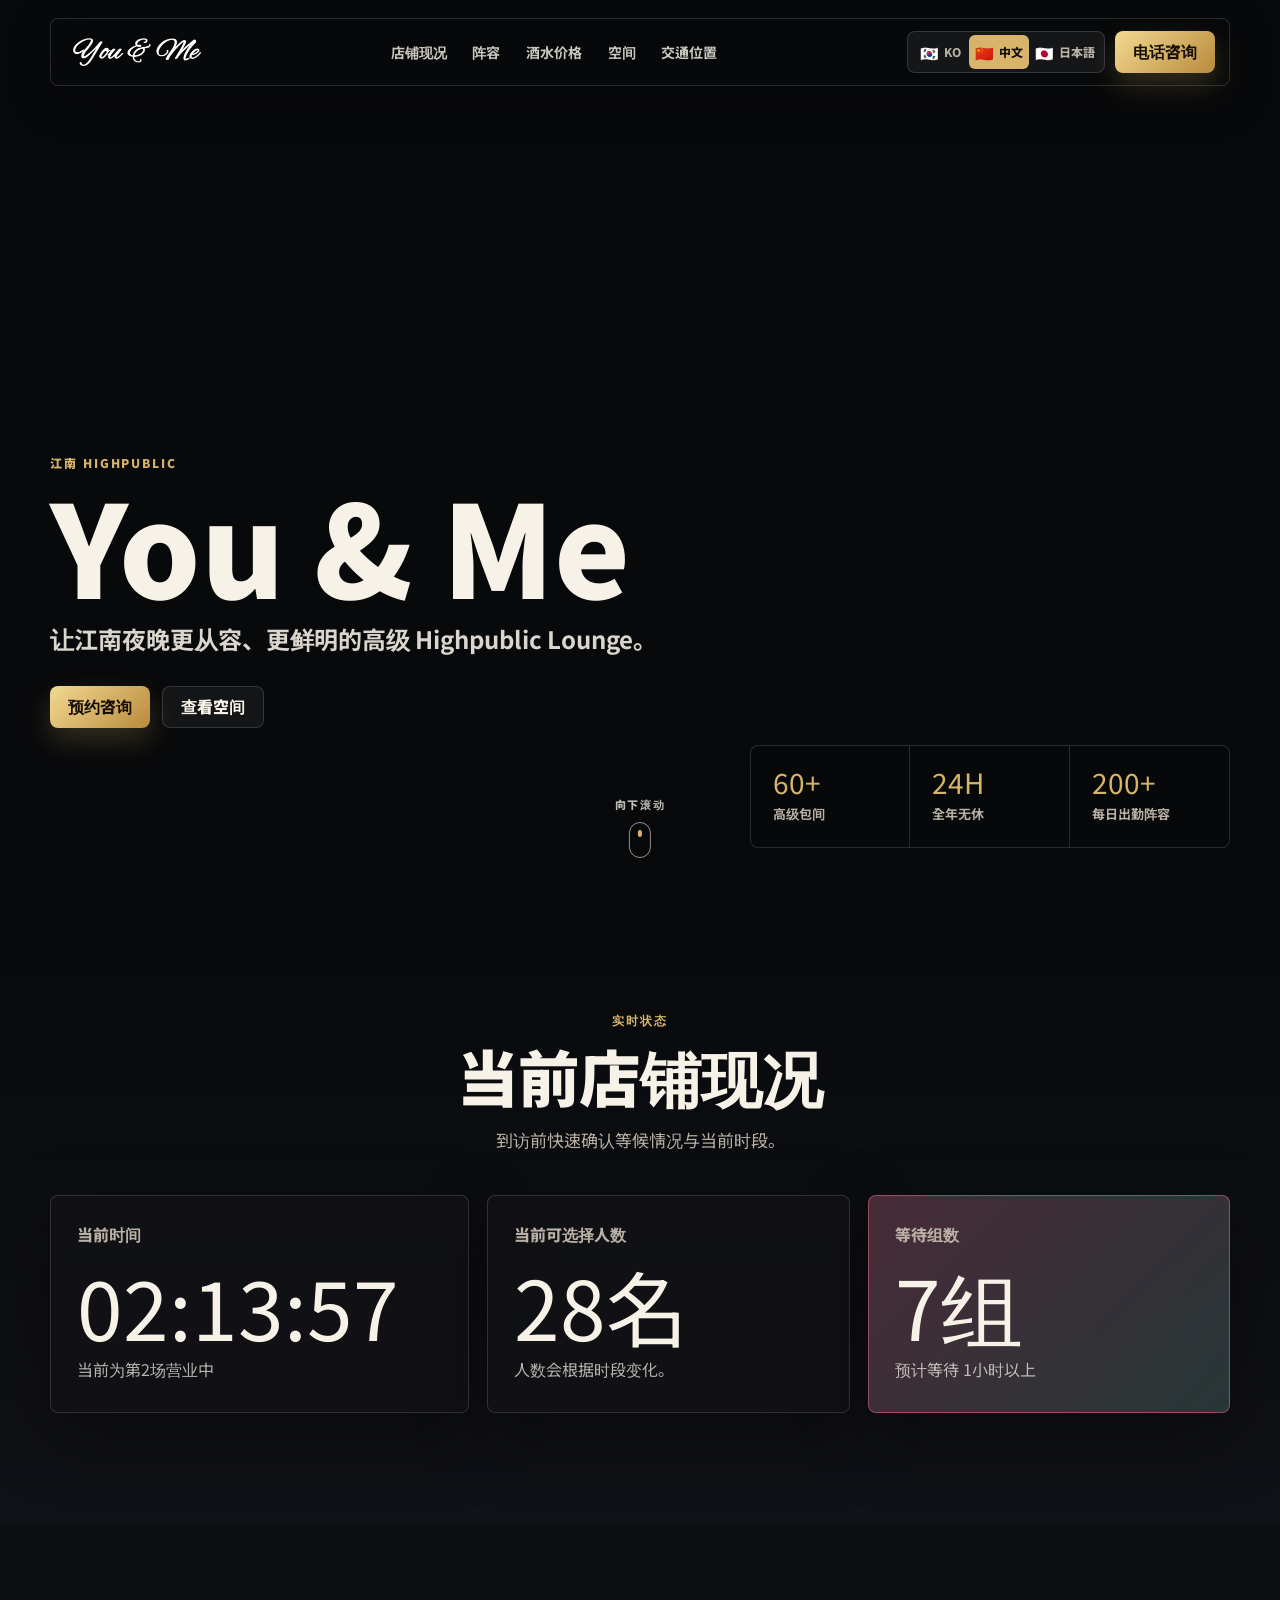
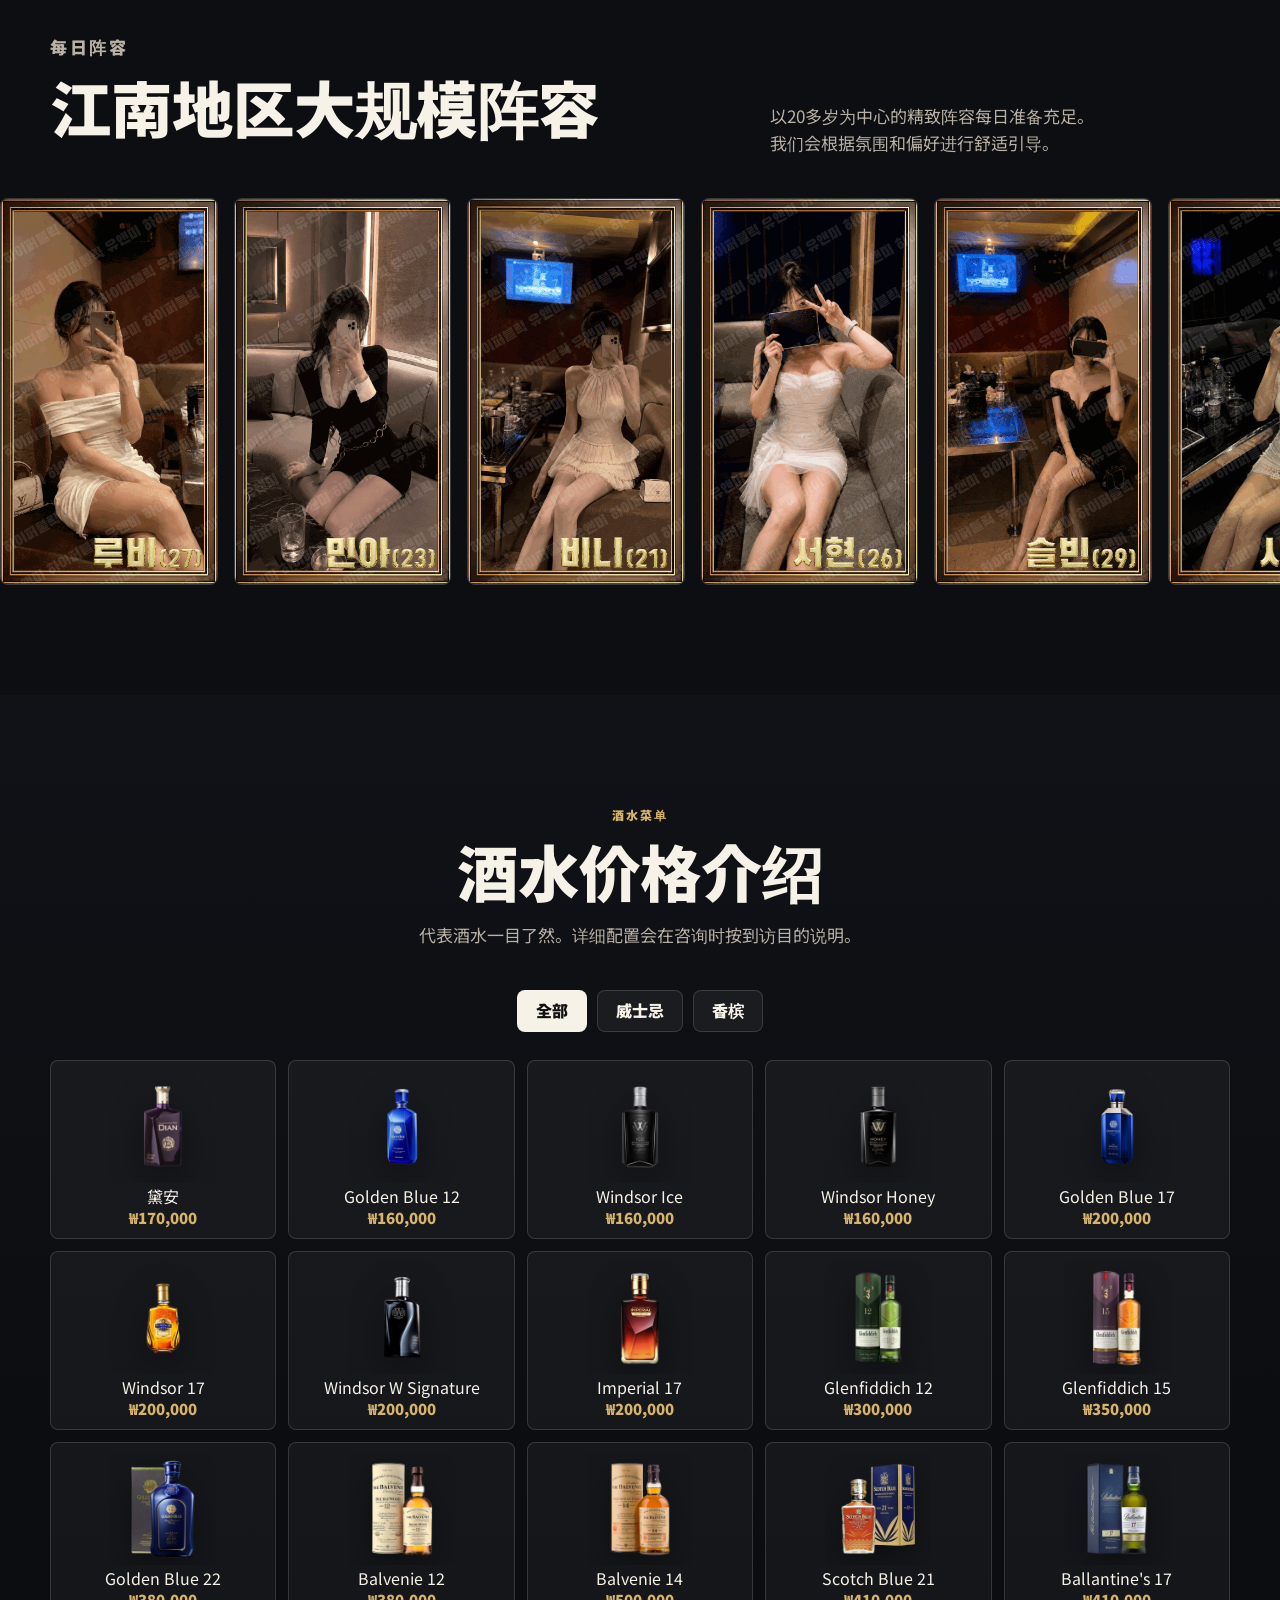
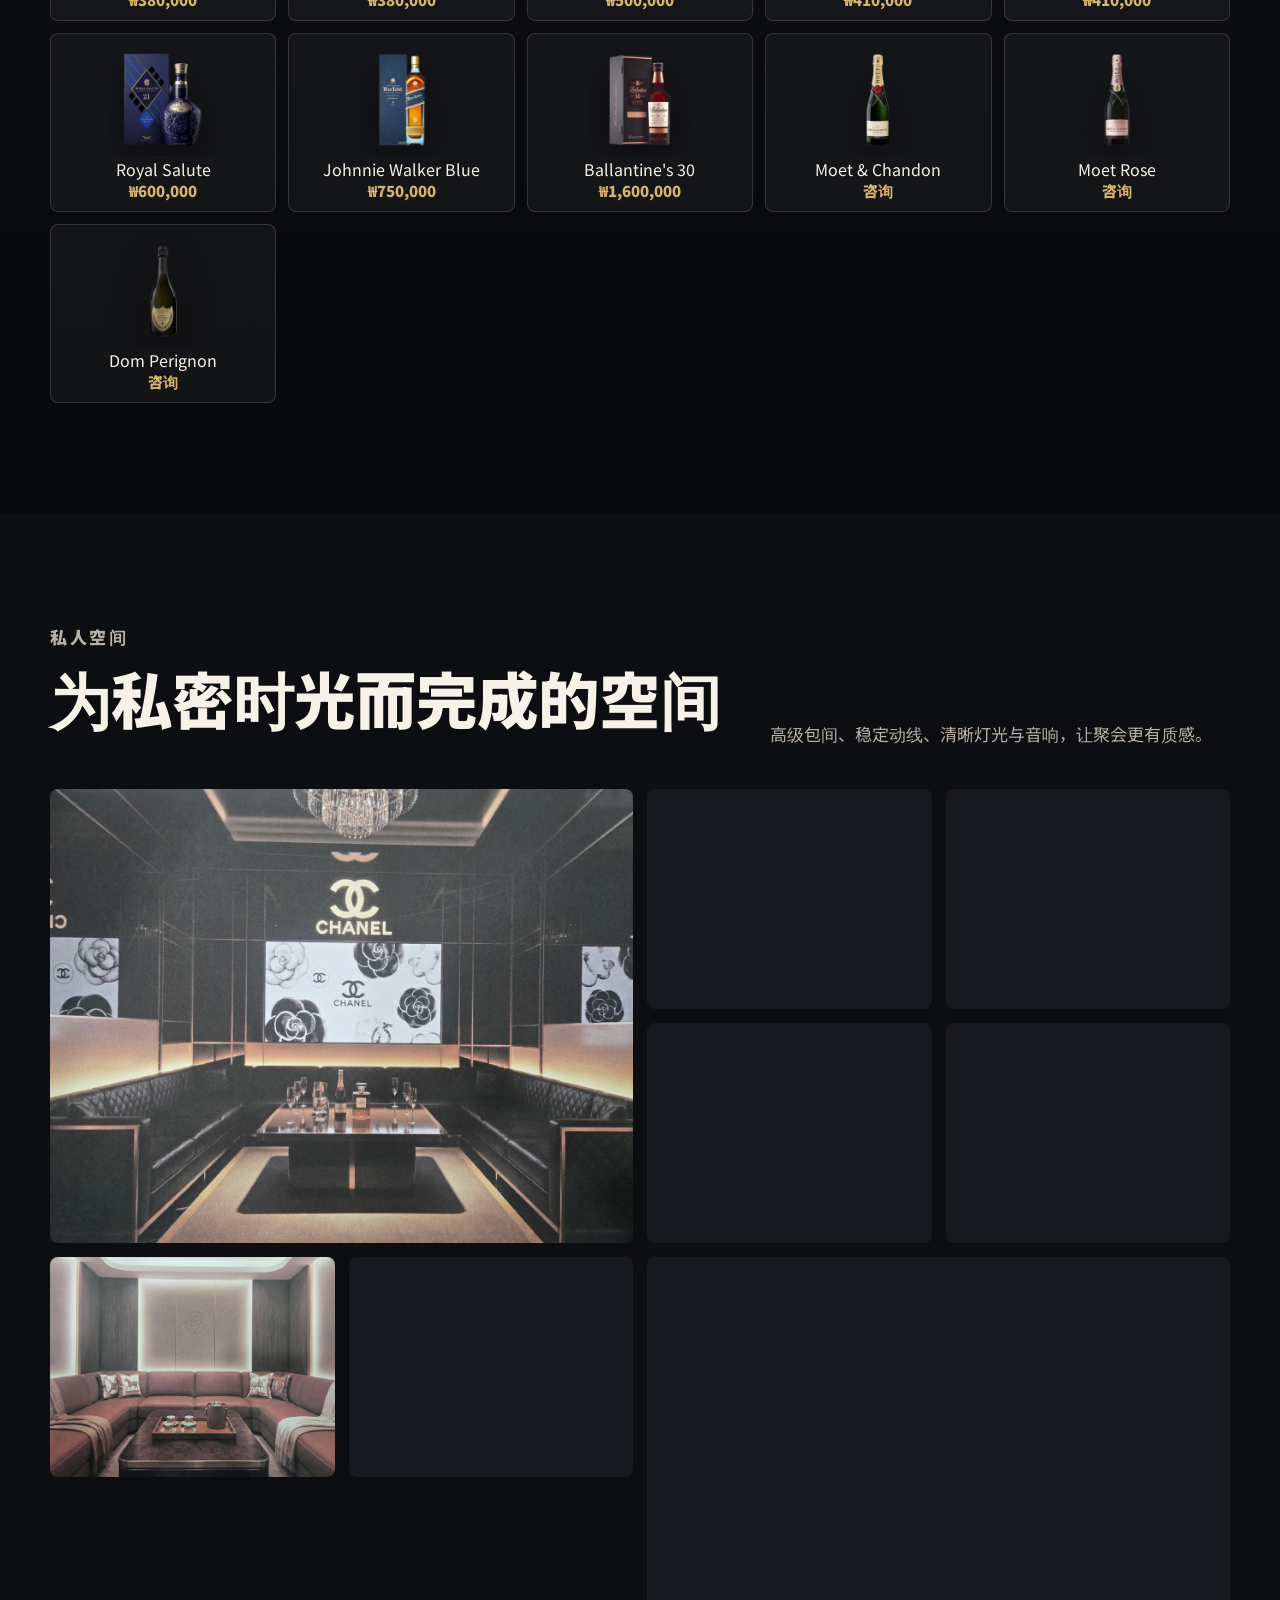
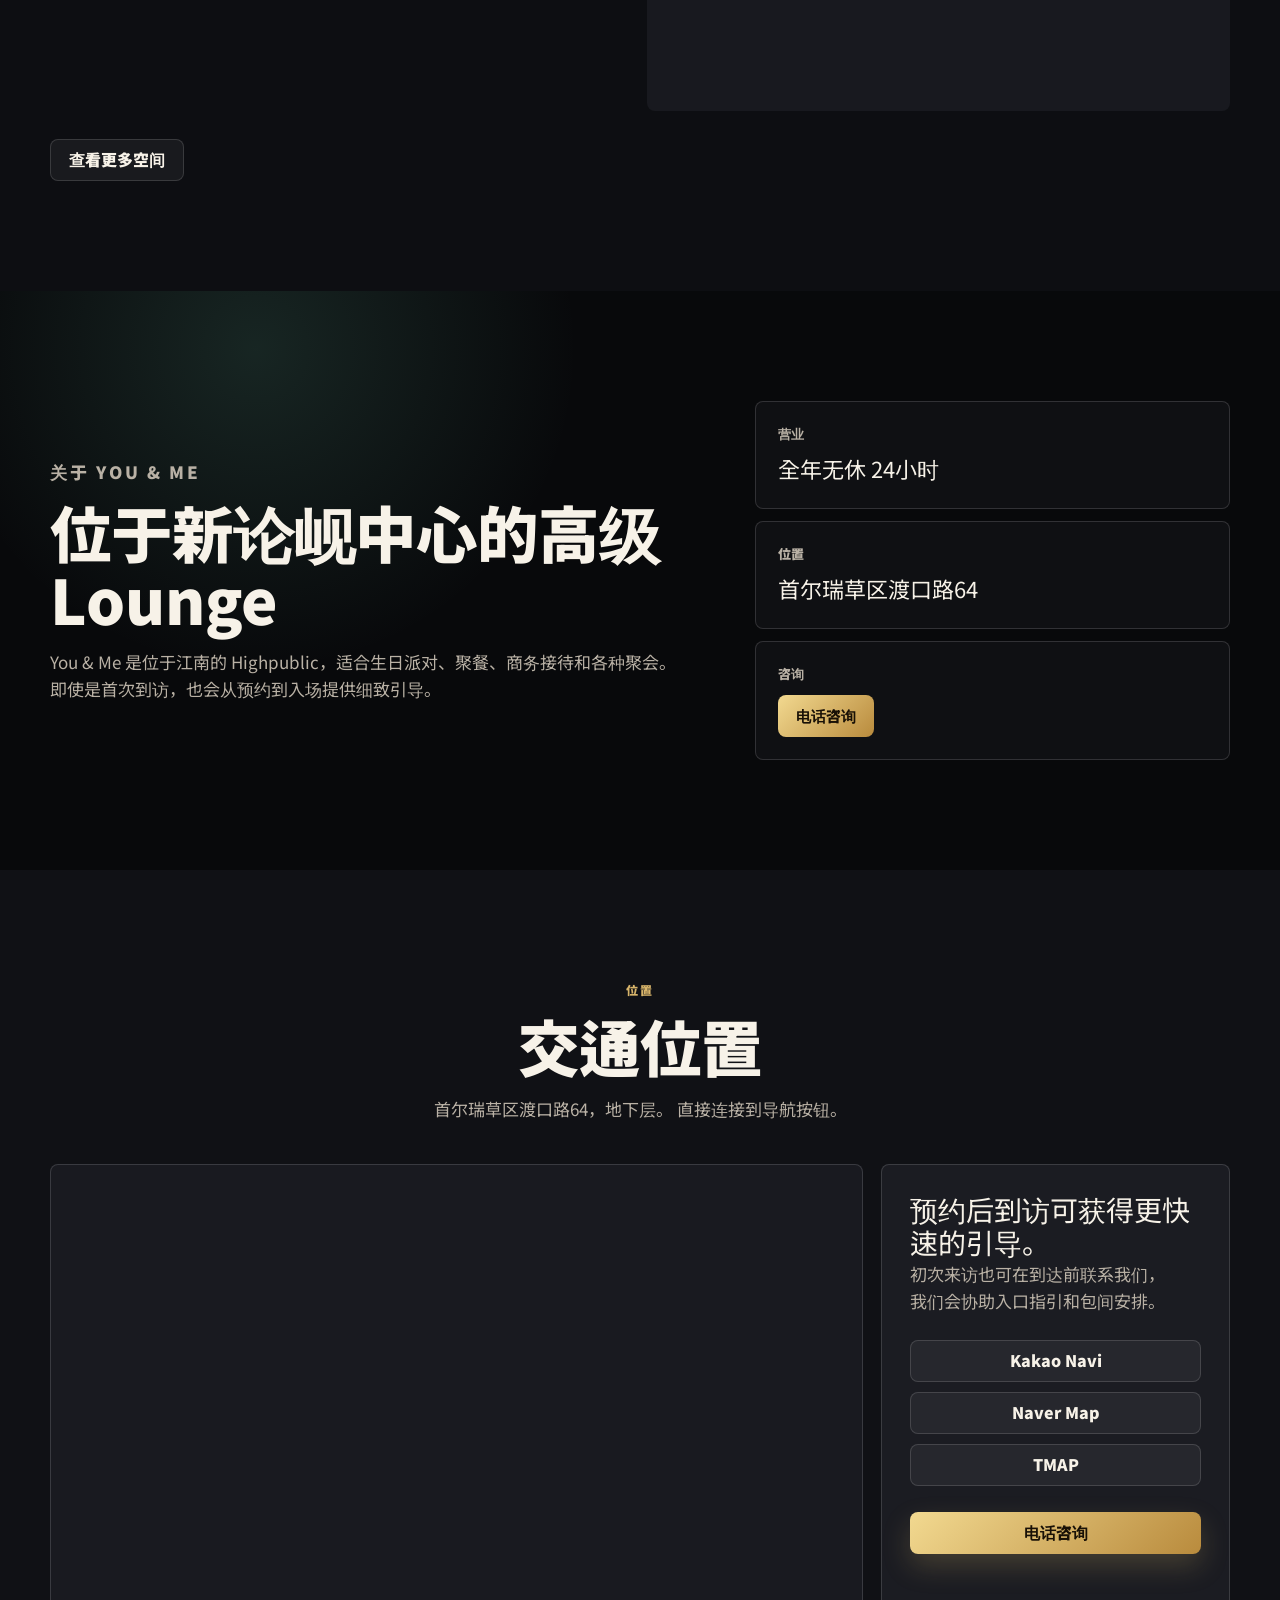
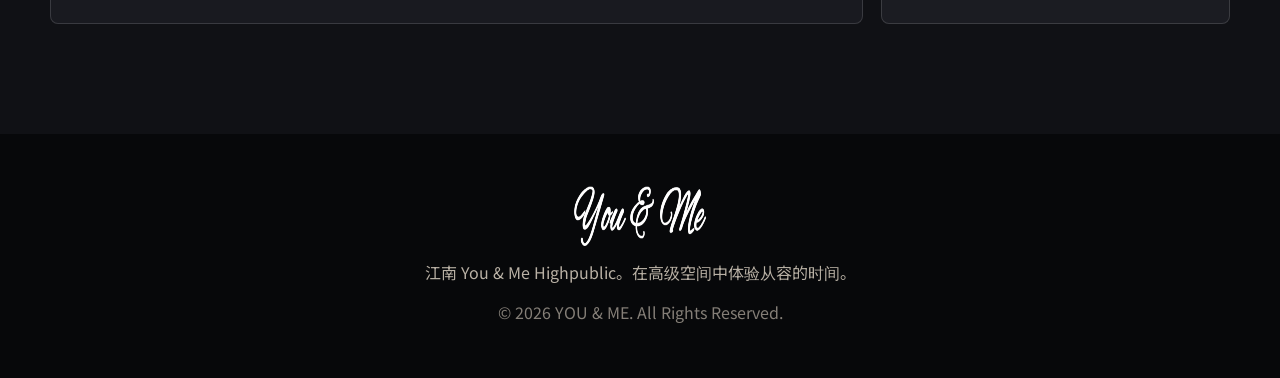
==== commit 8be7dbf5: "edit kakaomap" ====
--- a/cn/index.html
+++ b/cn/index.html
@@ -61,7 +61,7 @@
   <link rel="apple-touch-icon" sizes="180x180" href="../assets/images/favicon/apple-touch-icon.png" />
   <meta name="apple-mobile-web-app-title" content="You&Me" />
   <link rel="manifest" href="../assets/images/favicon/site.webmanifest" />
-  <script src="../script.js?v=20260701-perf" defer></script>
+  <script src="../script.js?v=20260701-mapfix" defer></script>
 </head>
 <body>
   <header class="site-header" aria-label="Primary navigation">
@@ -245,3 +245,4 @@
 
 
 
+
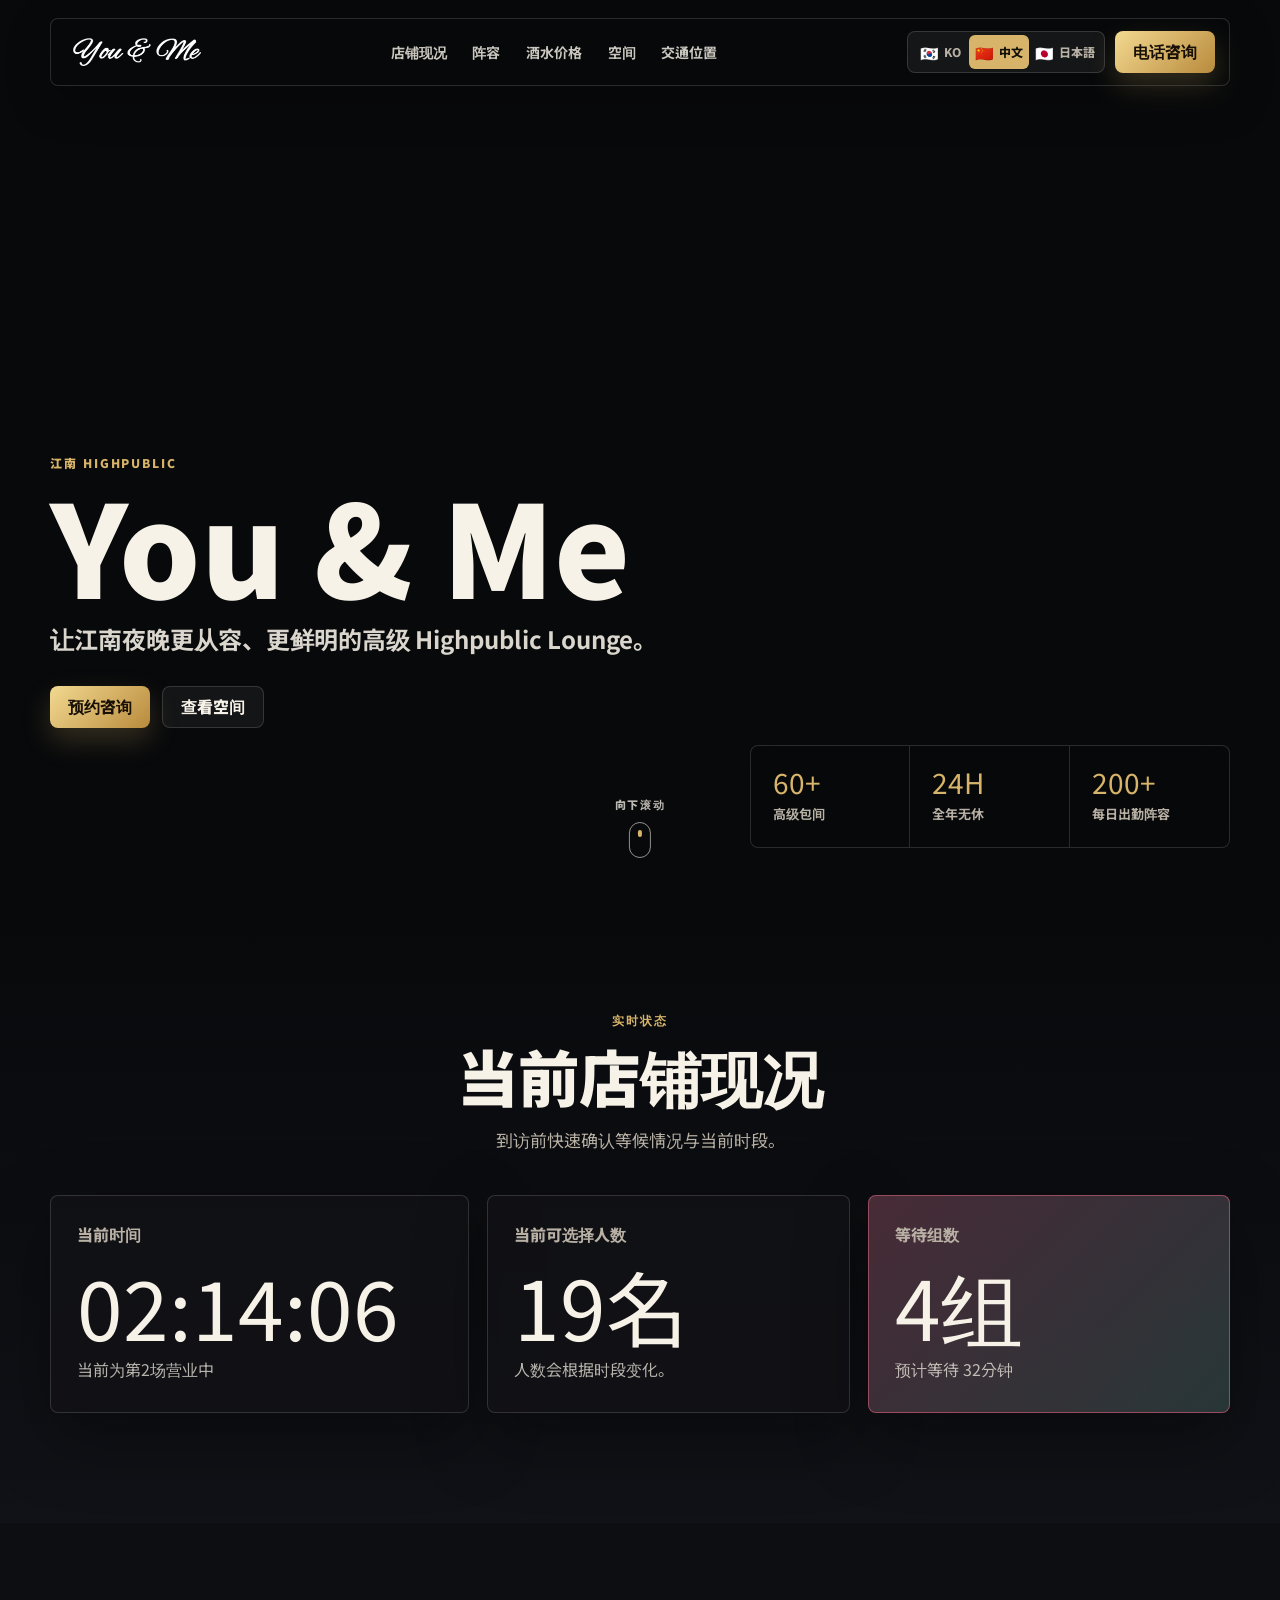
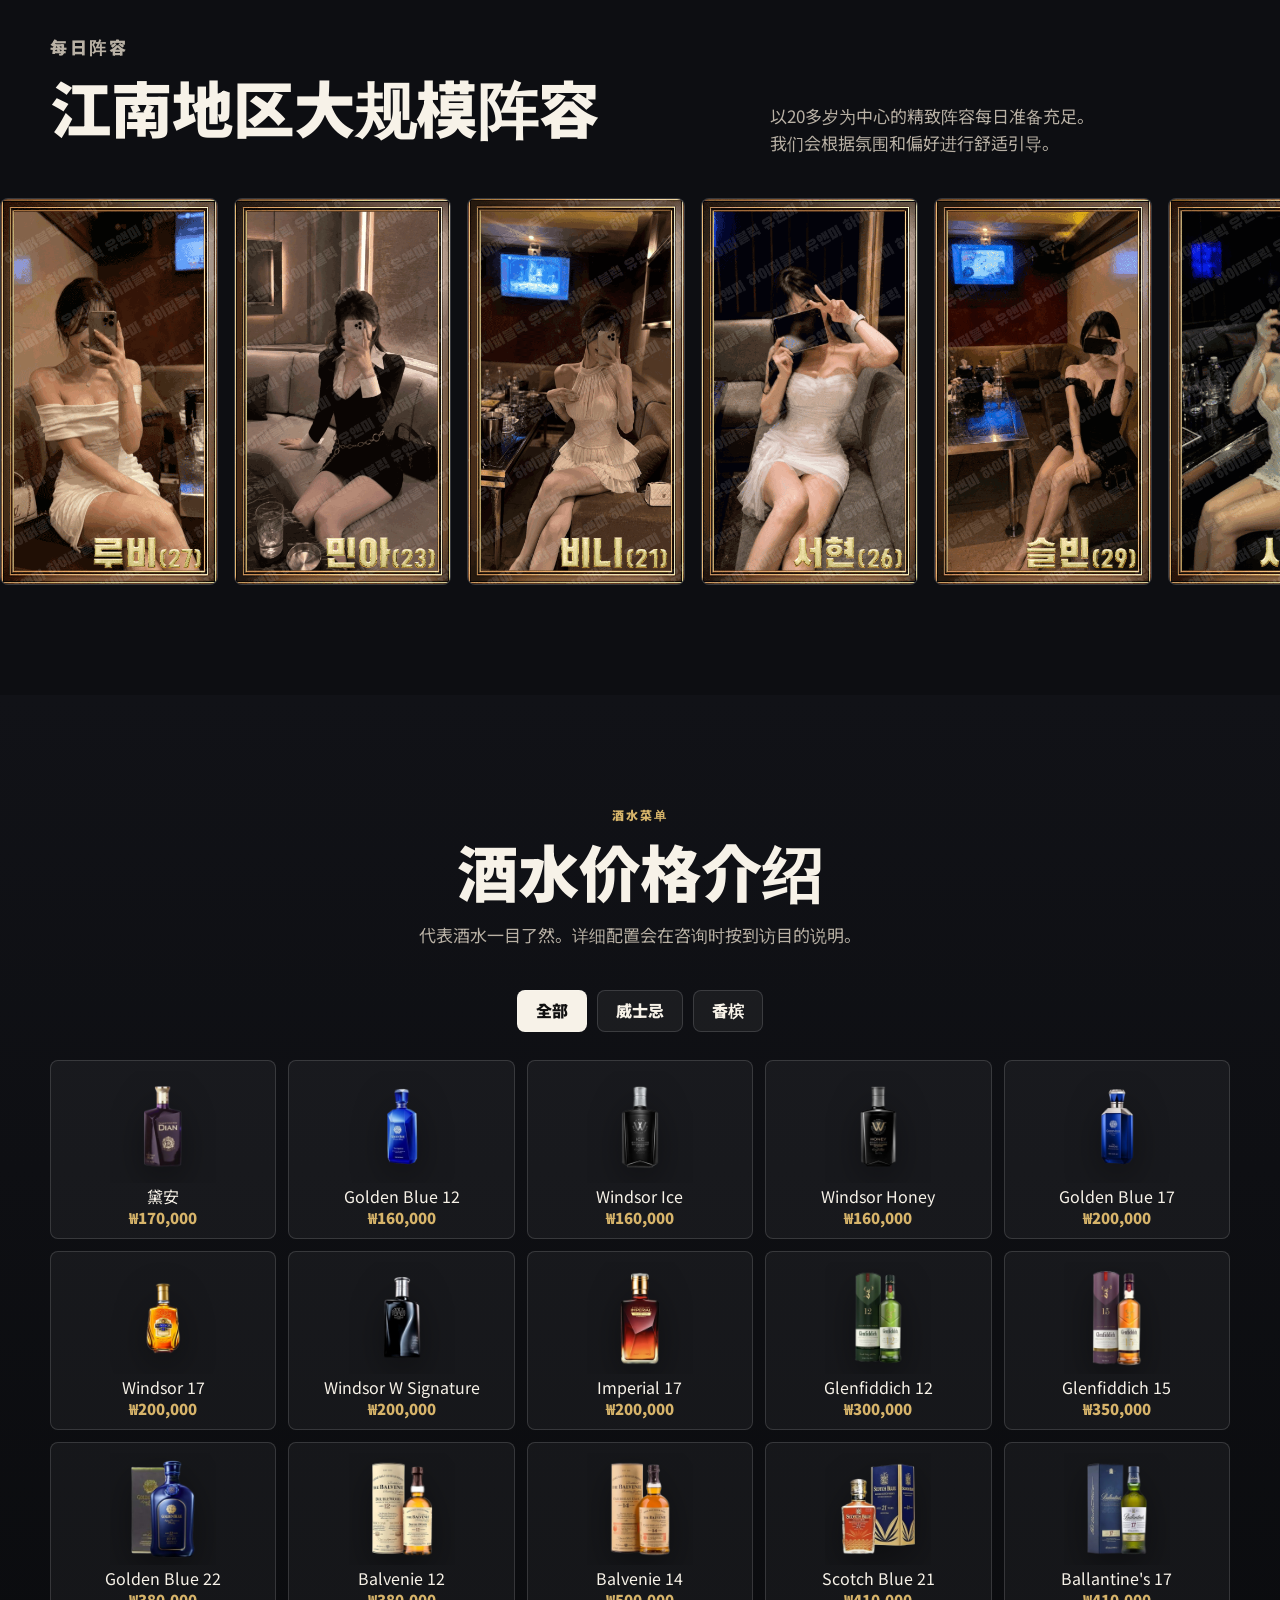
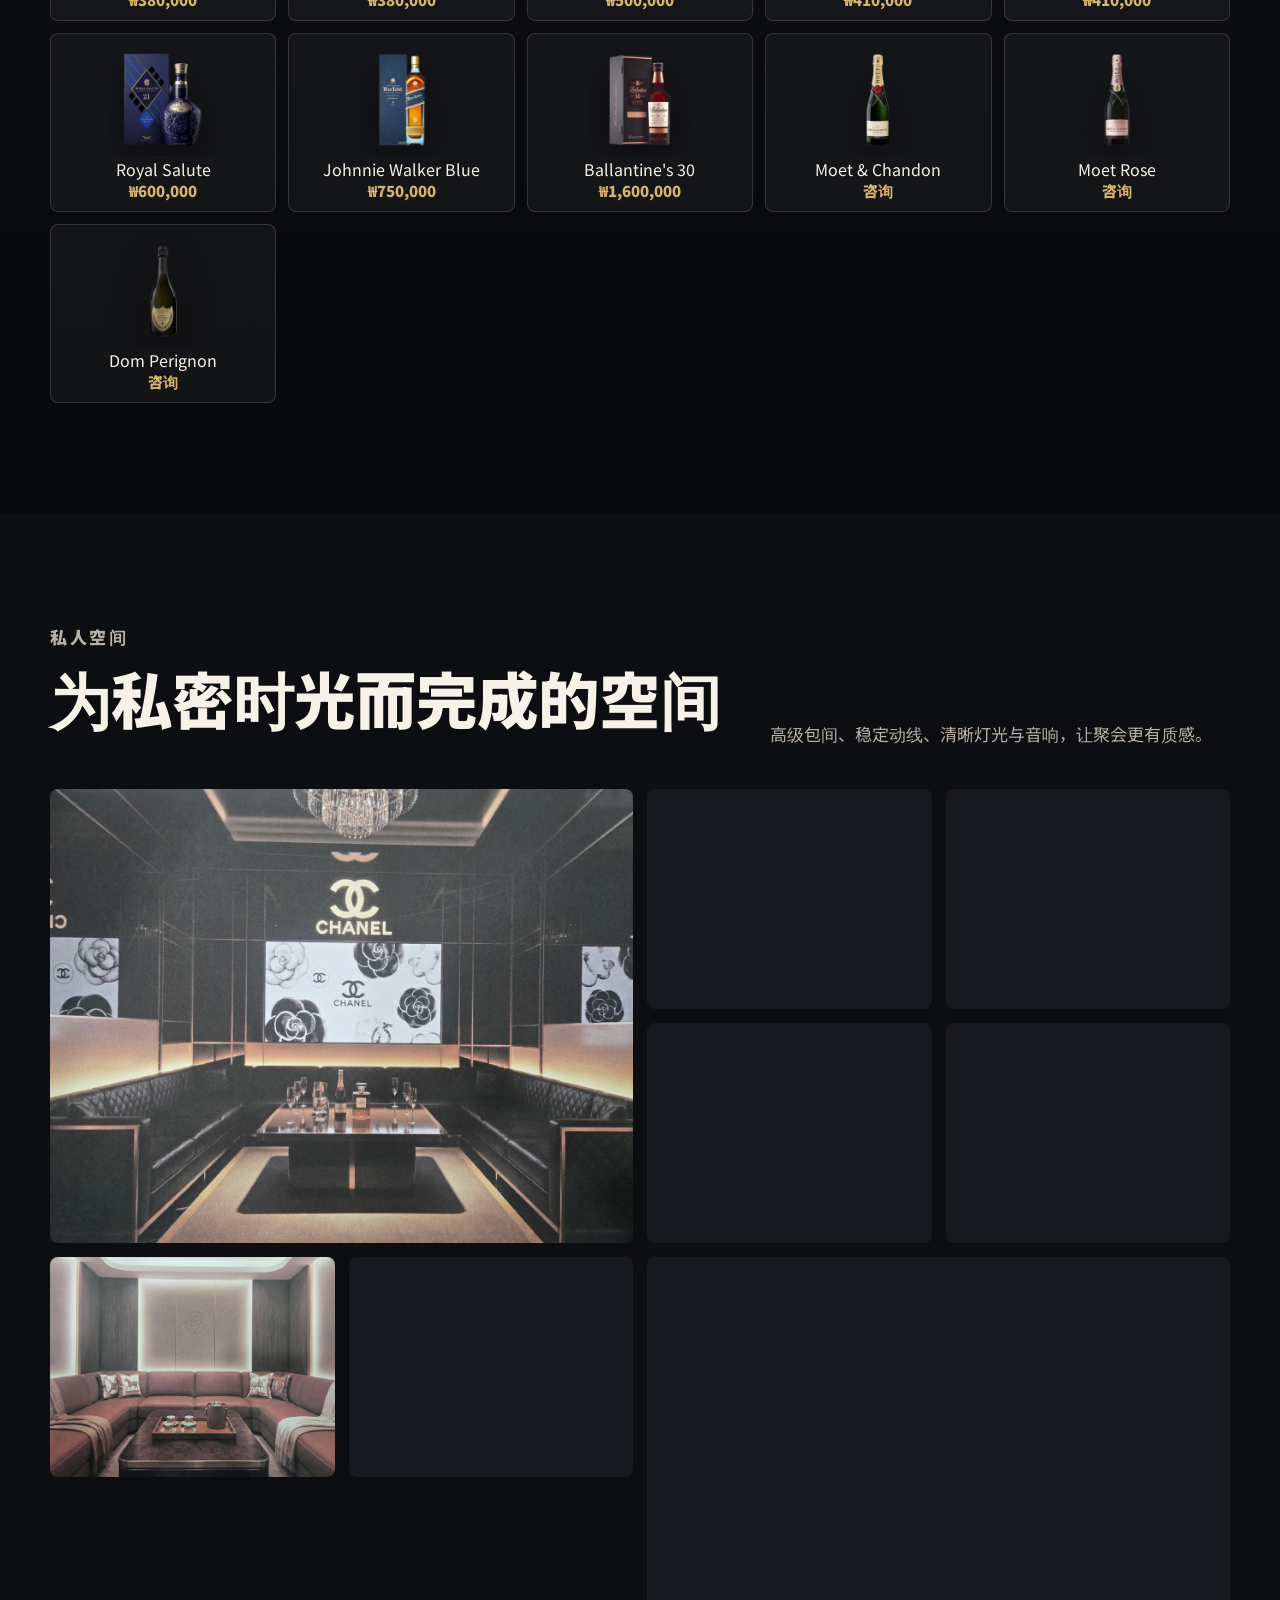
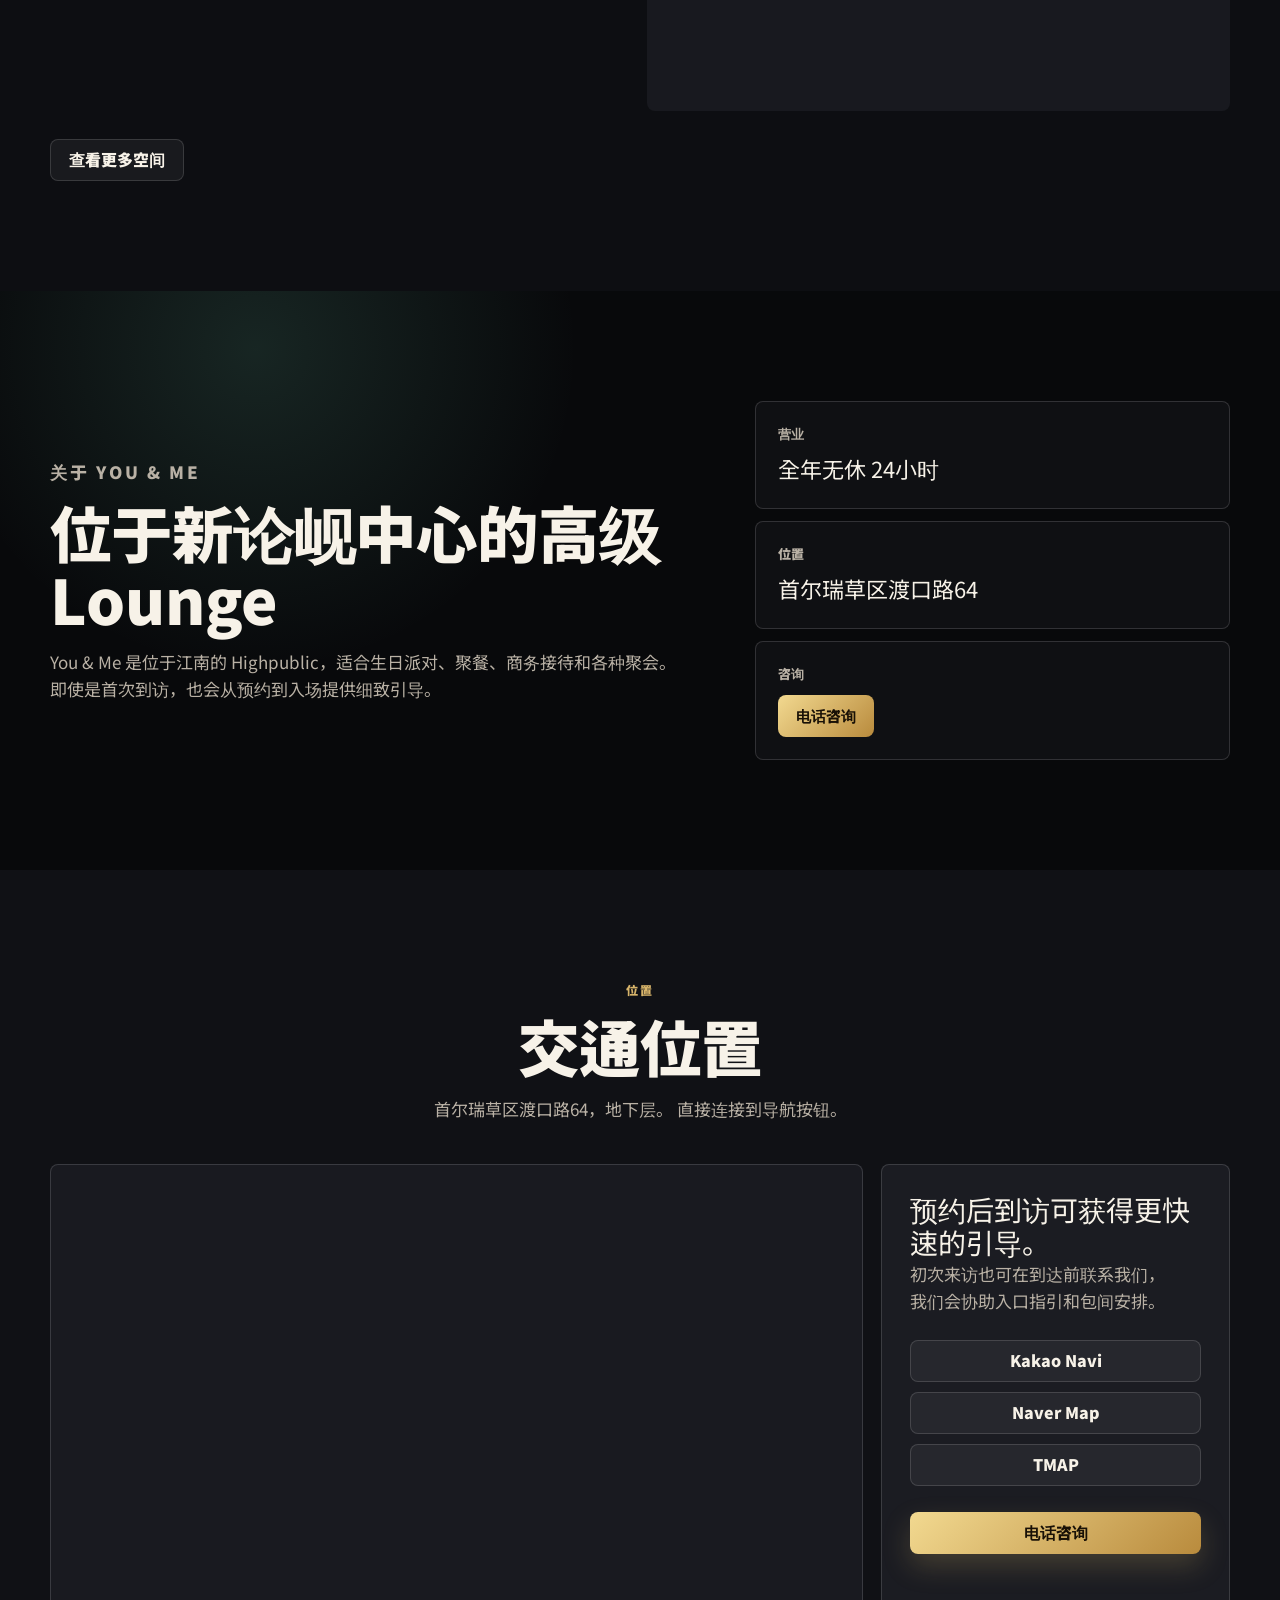
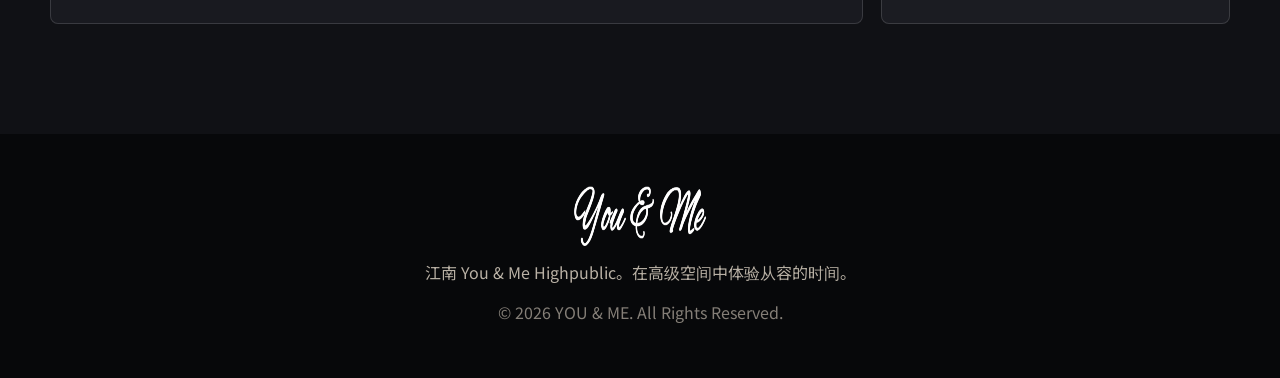
==== commit 371ecada: "edit kakaomap" ====
--- a/cn/index.html
+++ b/cn/index.html
@@ -61,7 +61,7 @@
   <link rel="apple-touch-icon" sizes="180x180" href="../assets/images/favicon/apple-touch-icon.png" />
   <meta name="apple-mobile-web-app-title" content="You&Me" />
   <link rel="manifest" href="../assets/images/favicon/site.webmanifest" />
-  <script src="../script.js?v=20260701-mapfix" defer></script>
+  <script src="../script.js?v=20260701-maprestore" defer></script>
 </head>
 <body>
   <header class="site-header" aria-label="Primary navigation">
@@ -230,19 +230,19 @@
     <img id="modalImage" src="" alt="">
     <button type="button" class="modal-nav next" id="modalNext" aria-label="Next image">›</button>
   </div>
+  <script charset="UTF-8" src="https://ssl.daumcdn.net/dmaps/map_js_init/roughmapLoader.js"></script>
+  <script charset="UTF-8">
+    window.addEventListener('load', function () {
+      if (window.daum && window.daum.roughmap) {
+        new daum.roughmap.Lander({
+          timestamp: '1772563509501',
+          key: 'ickcmmdh5er',
+          mapWidth: '100%',
+          mapHeight: '100%'
+        }).render();
+      }
+    });
+  </script>
 </body>
 </html>
 
-
-
-
-
-
-
-
-
-
-
-
-
-
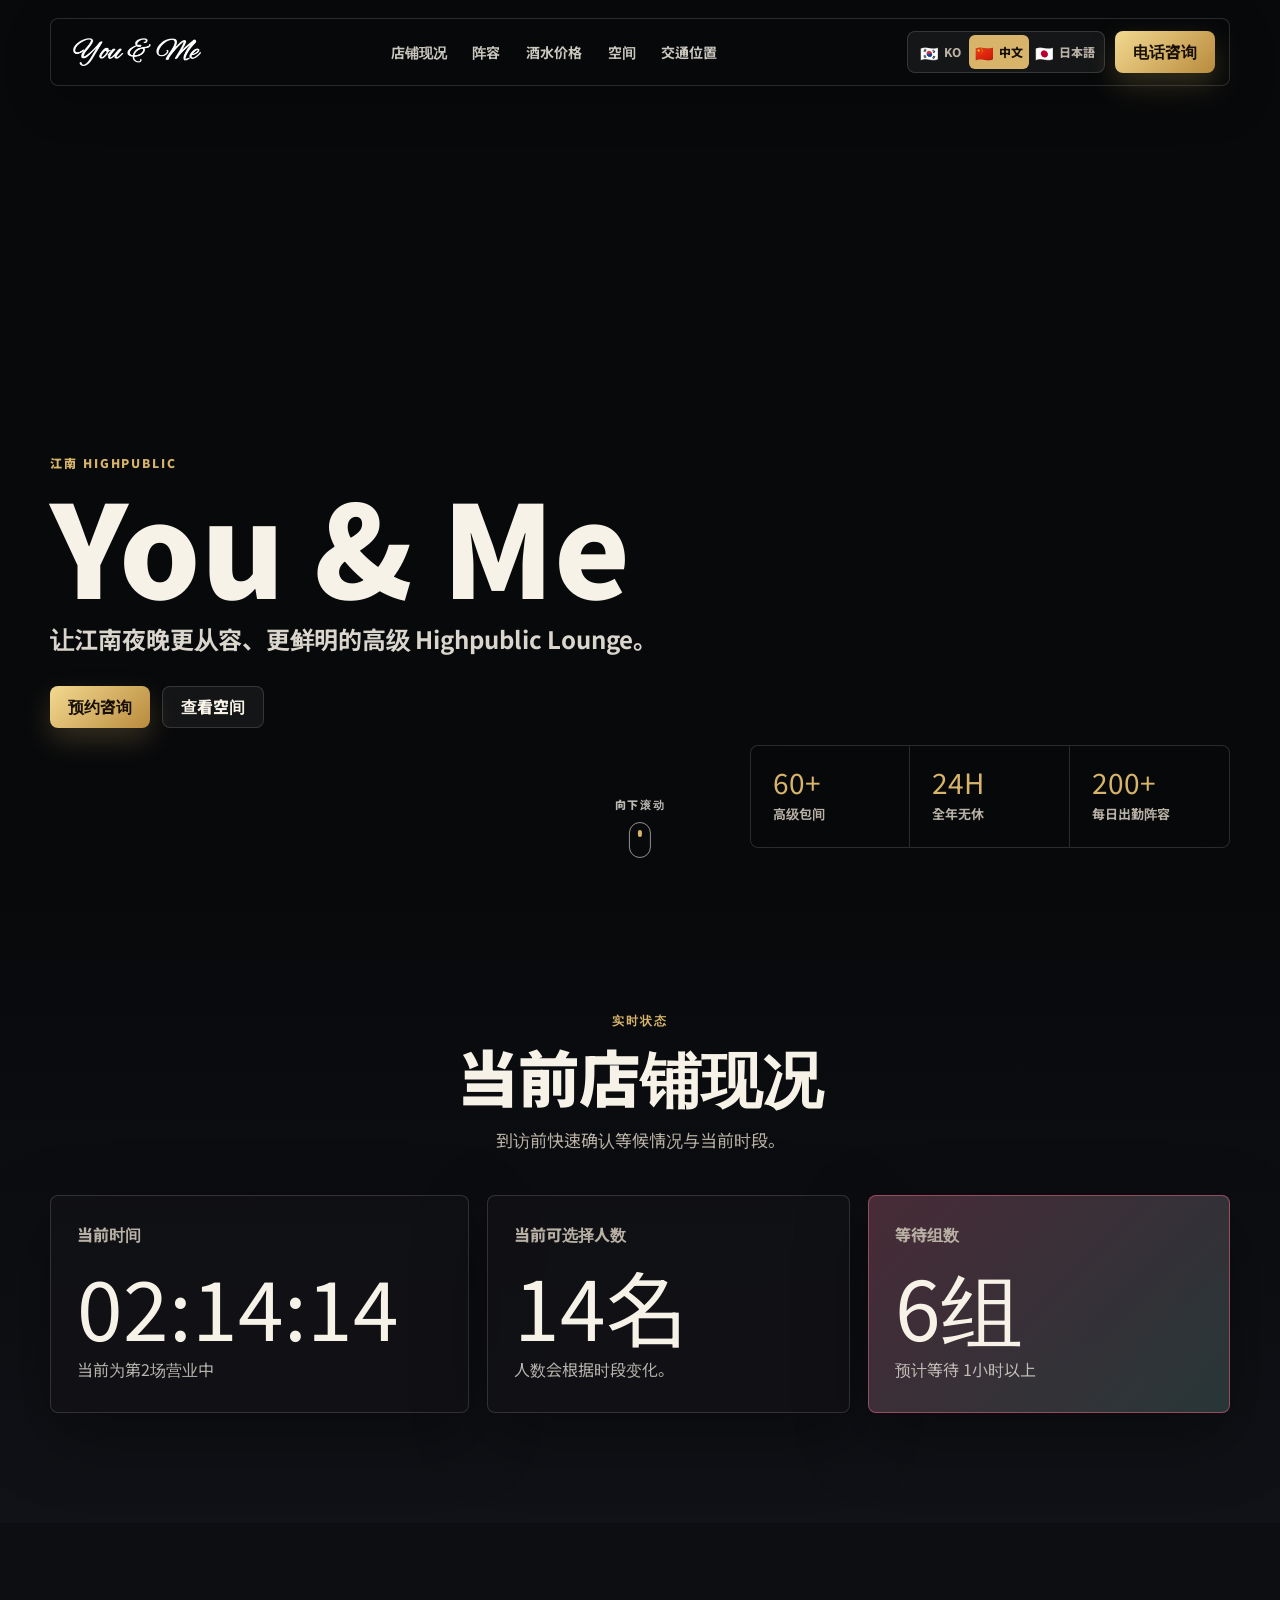
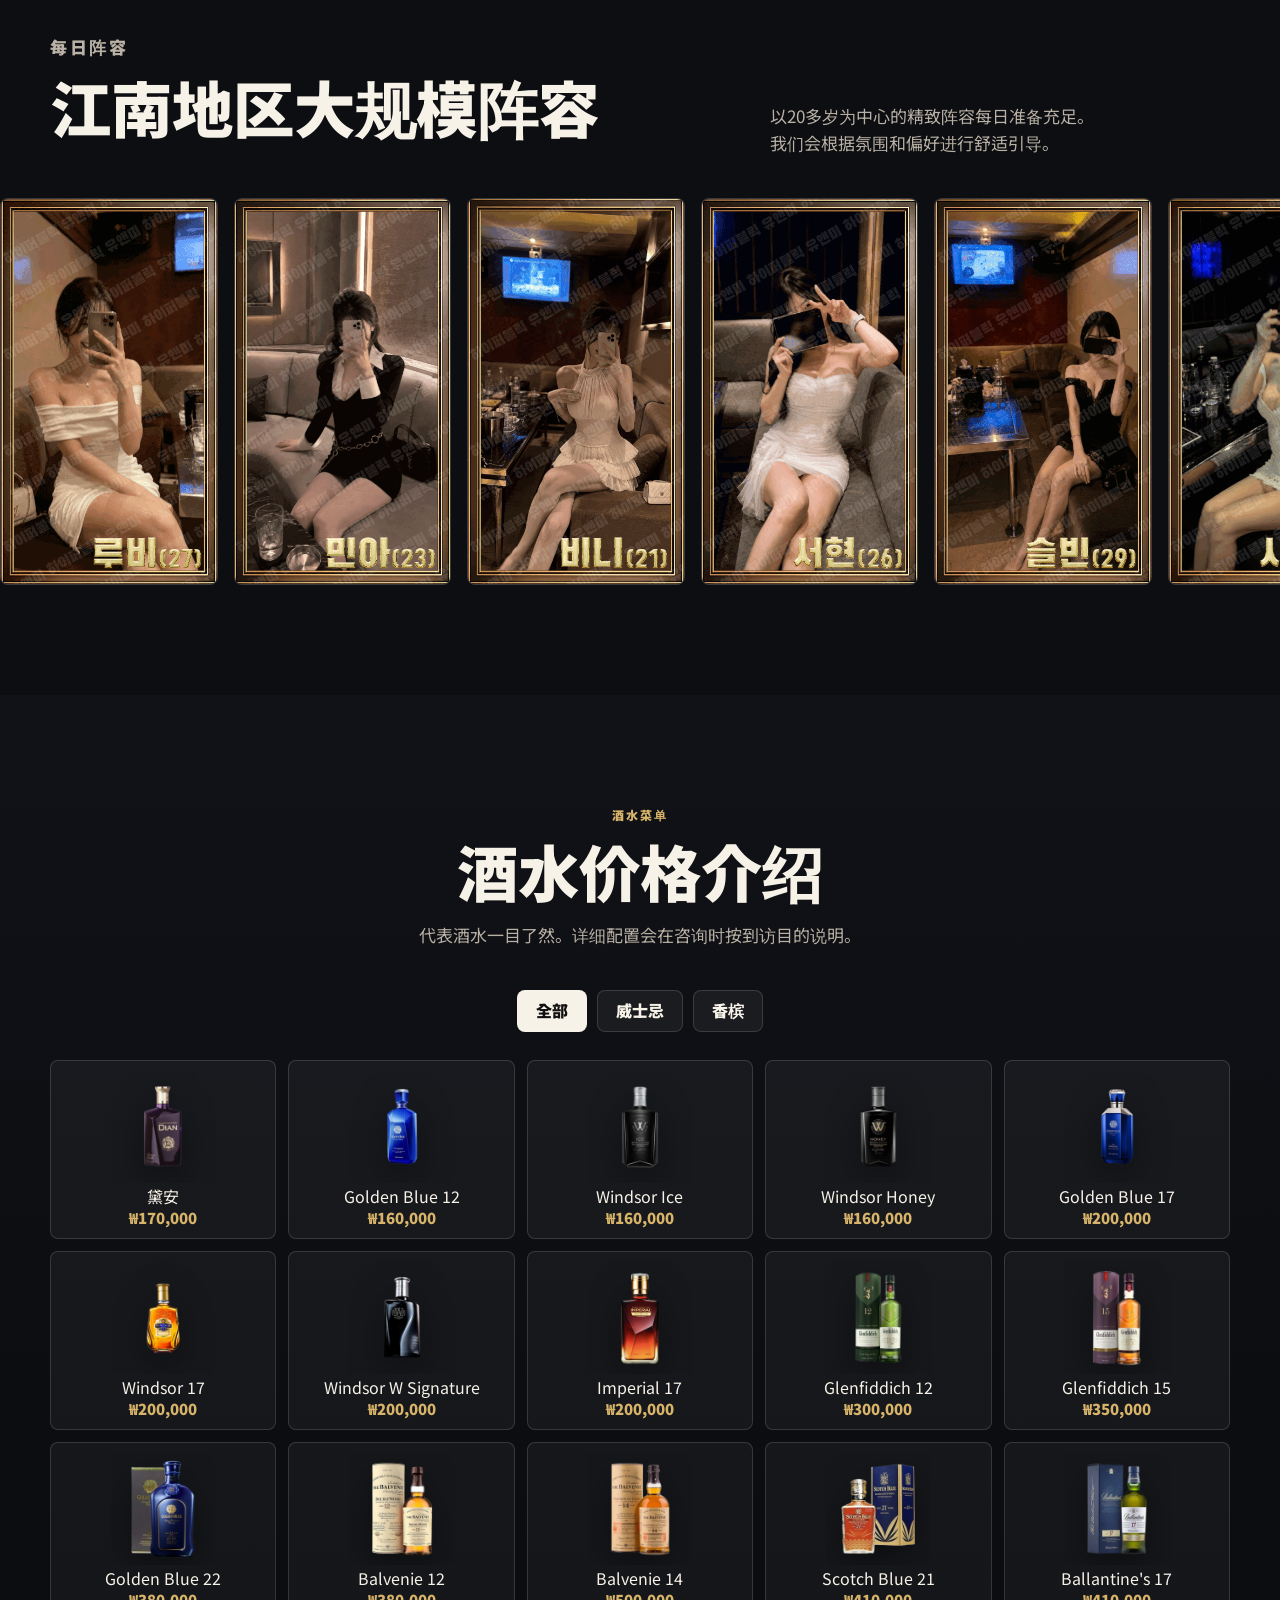
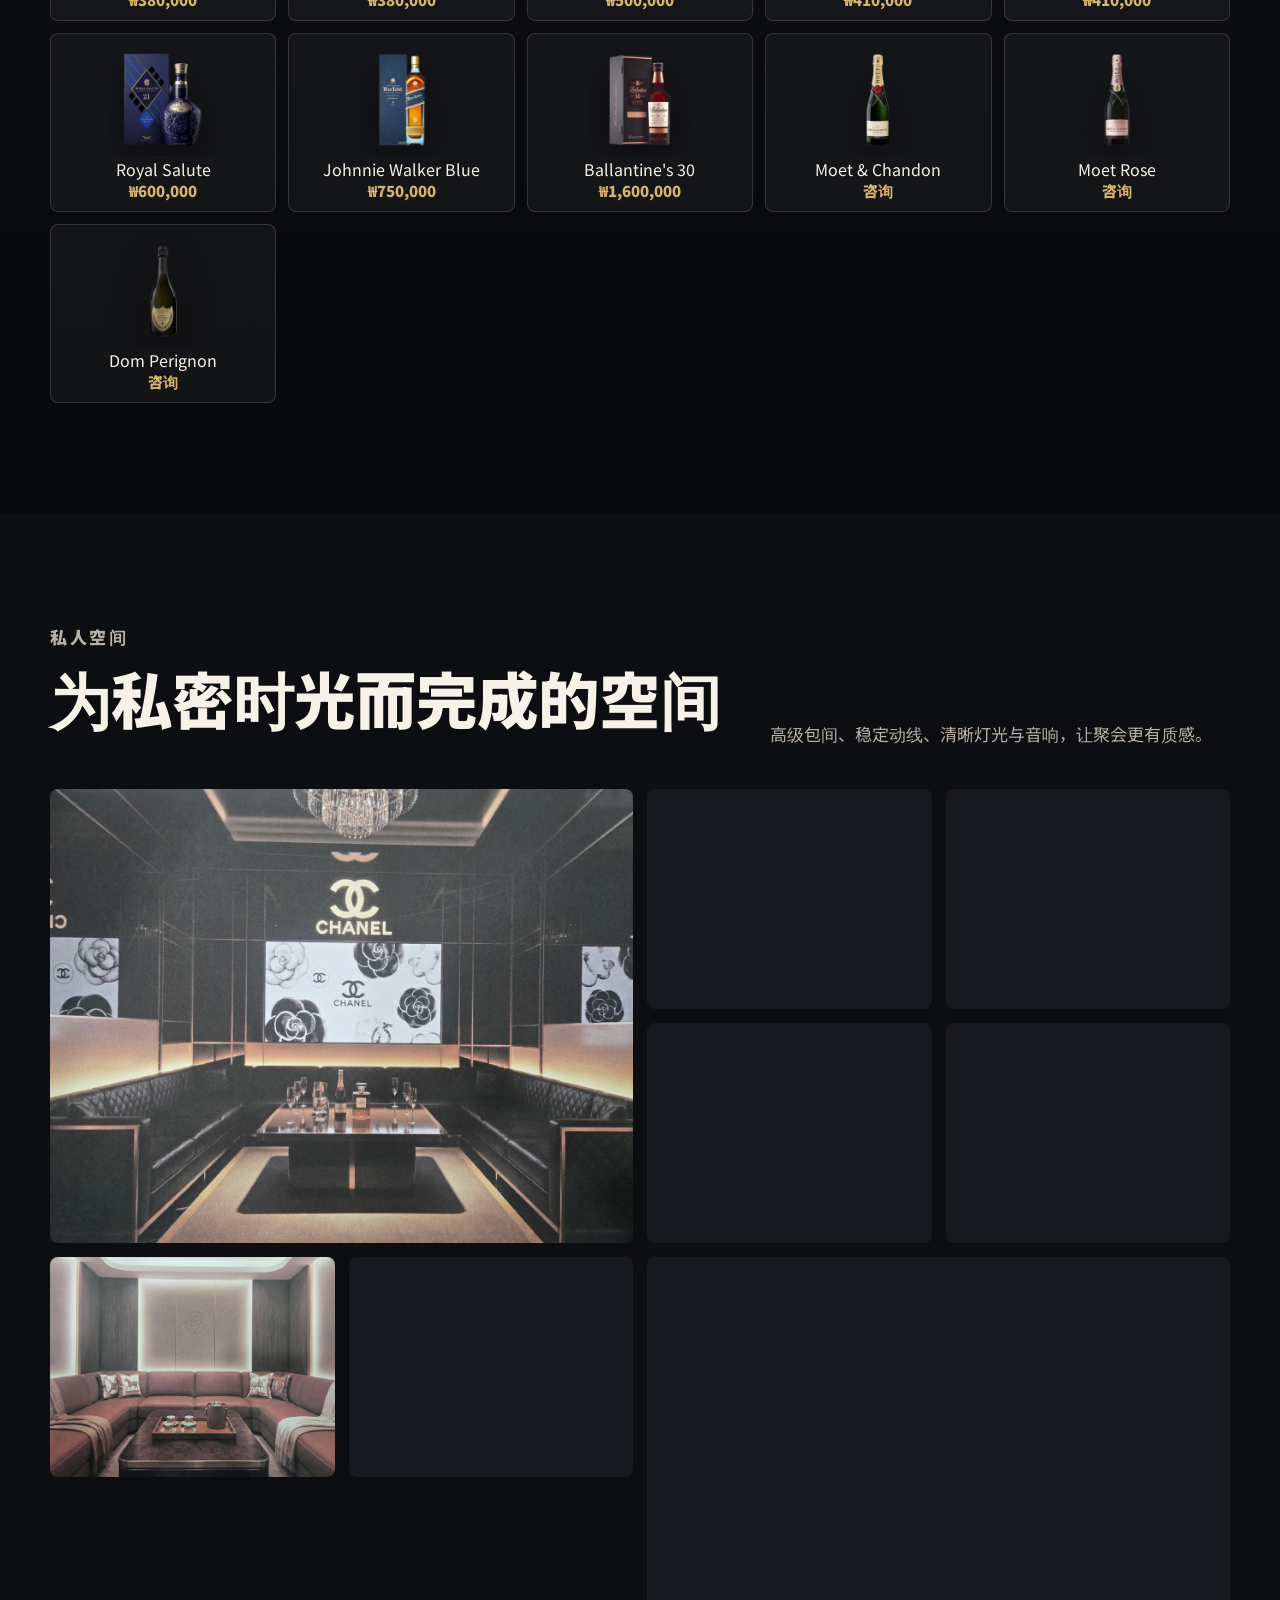
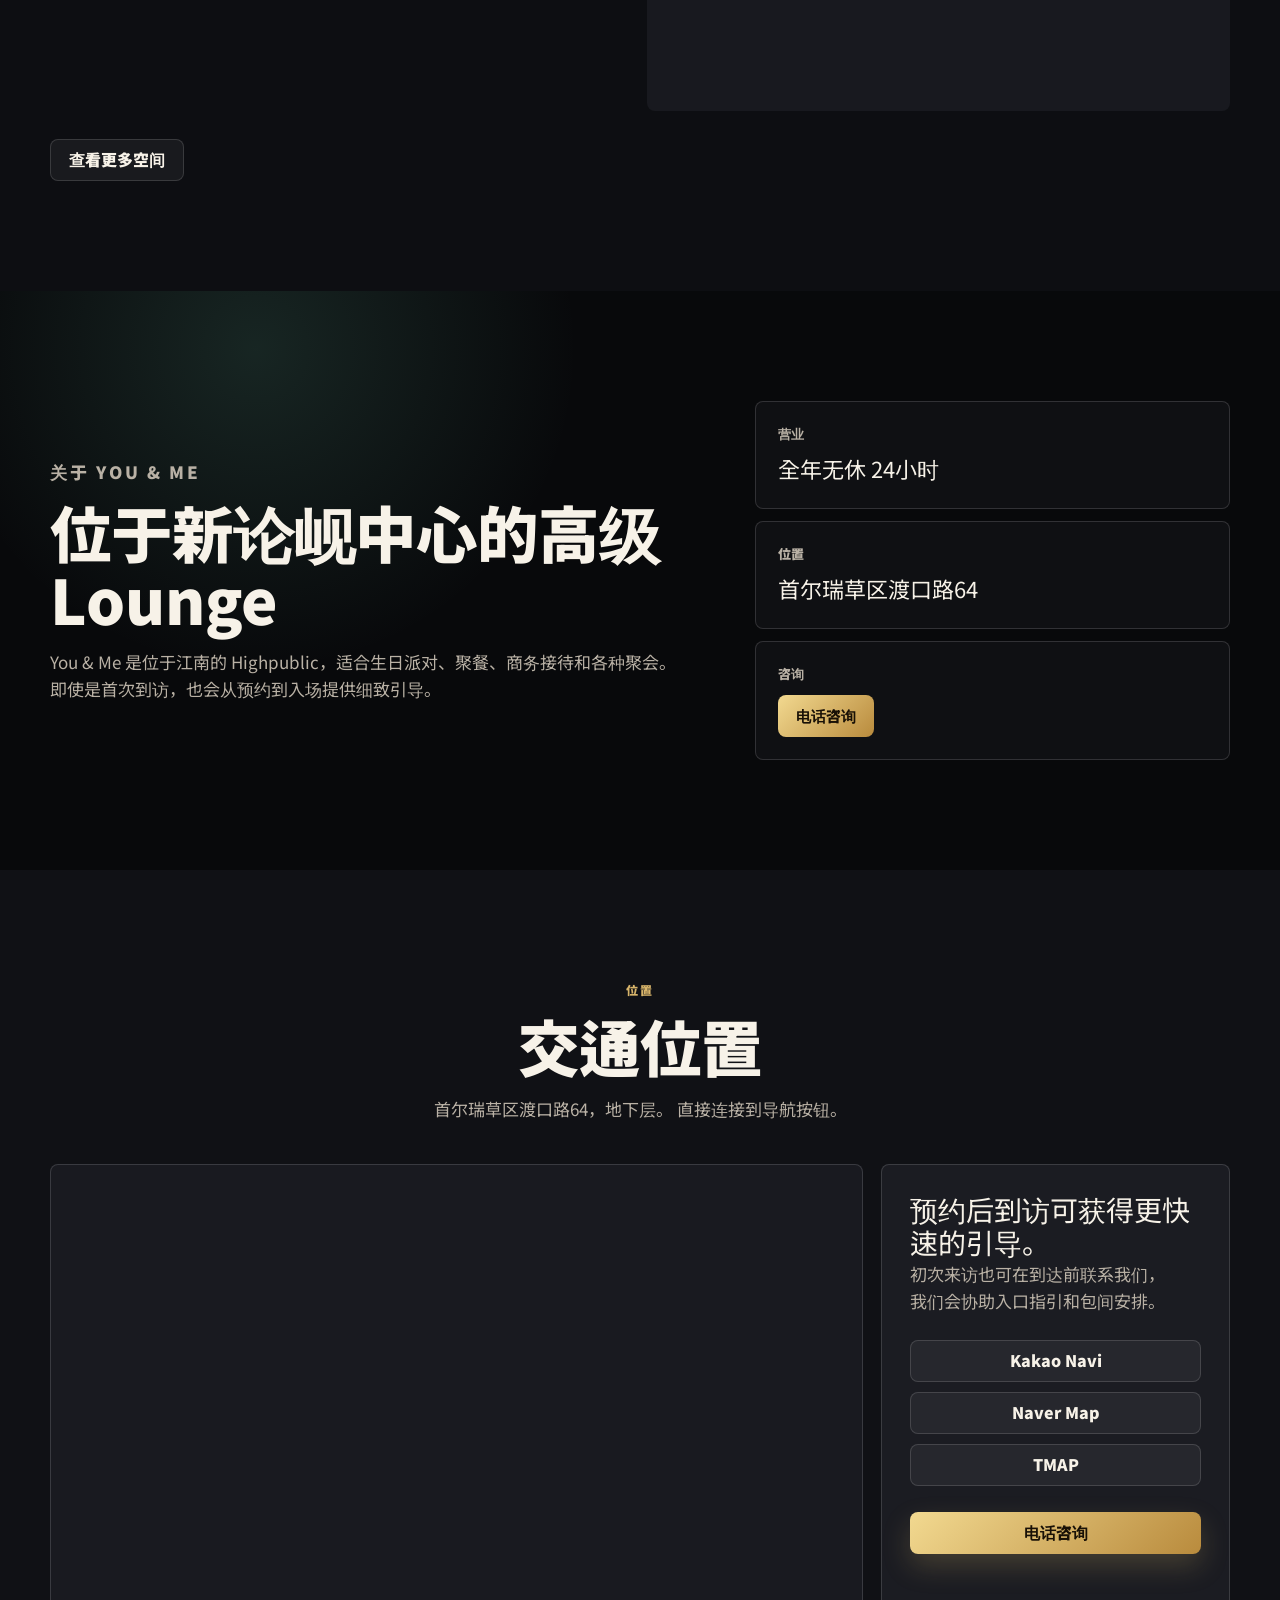
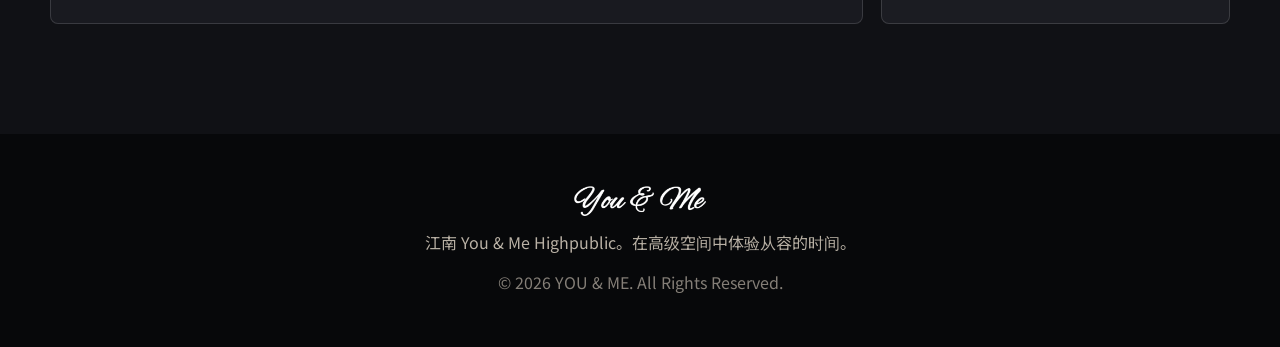
==== commit 85bab452: "edit footer" ====
--- a/cn/index.html
+++ b/cn/index.html
@@ -66,7 +66,7 @@
 <body>
   <header class="site-header" aria-label="Primary navigation">
     <a class="brand" href="#home" aria-label="You & Me home">
-      <img src="../assets/images/youandme.png" alt="You & Me" width="180" height="60">
+      <img src="../assets/images/youandme.png" alt="You & Me" width="488" height="110">
     </a>
     <nav class="desktop-nav" aria-label="Main menu">
       <a href="#status" data-i18n="nav.status">매장 현황</a>
@@ -219,7 +219,7 @@
   </main>
 
   <footer class="footer">
-    <img src="../assets/images/youandme.png" alt="You & Me" width="180" height="60">
+    <img src="../assets/images/youandme.png" alt="You & Me" width="488" height="110">
     <p data-i18n="footer.copy">강남 유앤미 하이퍼블릭. 프리미엄 공간에서 여유로운 시간을 경험하세요.</p>
     <small>© 2026 YOU & ME. All Rights Reserved.</small>
   </footer>
@@ -246,3 +246,4 @@
 </body>
 </html>
 
+
--- a/main.css
+++ b/main.css
@@ -436,7 +436,7 @@
   background: #07080a;
   color: var(--muted);
 }
-.footer img { width: 132px; }
+.footer img { width: 132px; height: auto; aspect-ratio: 488 / 110; object-fit: contain; }
 .footer p { max-width: 560px; margin-bottom: 0; }
 .footer small { color: rgba(185, 177, 165, 0.7); }
 
@@ -514,3 +514,4 @@
 }
 
 
+
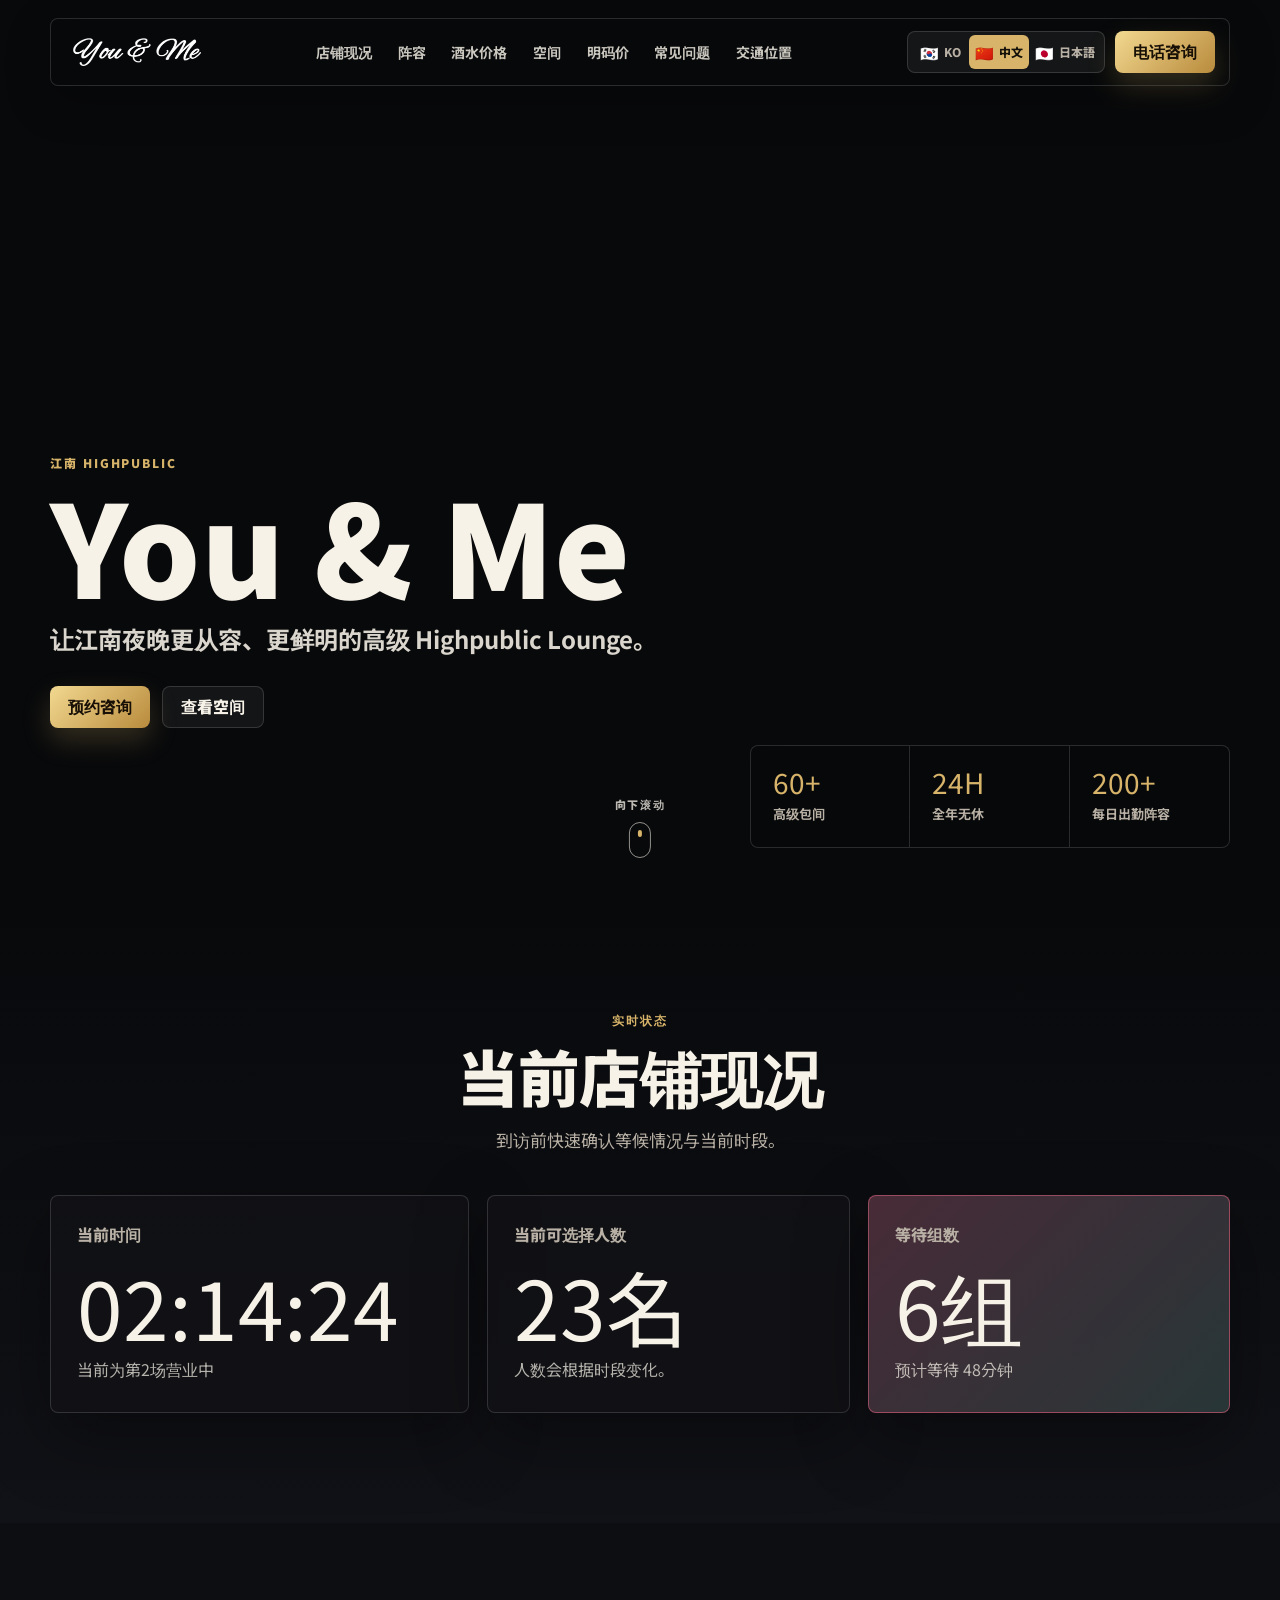
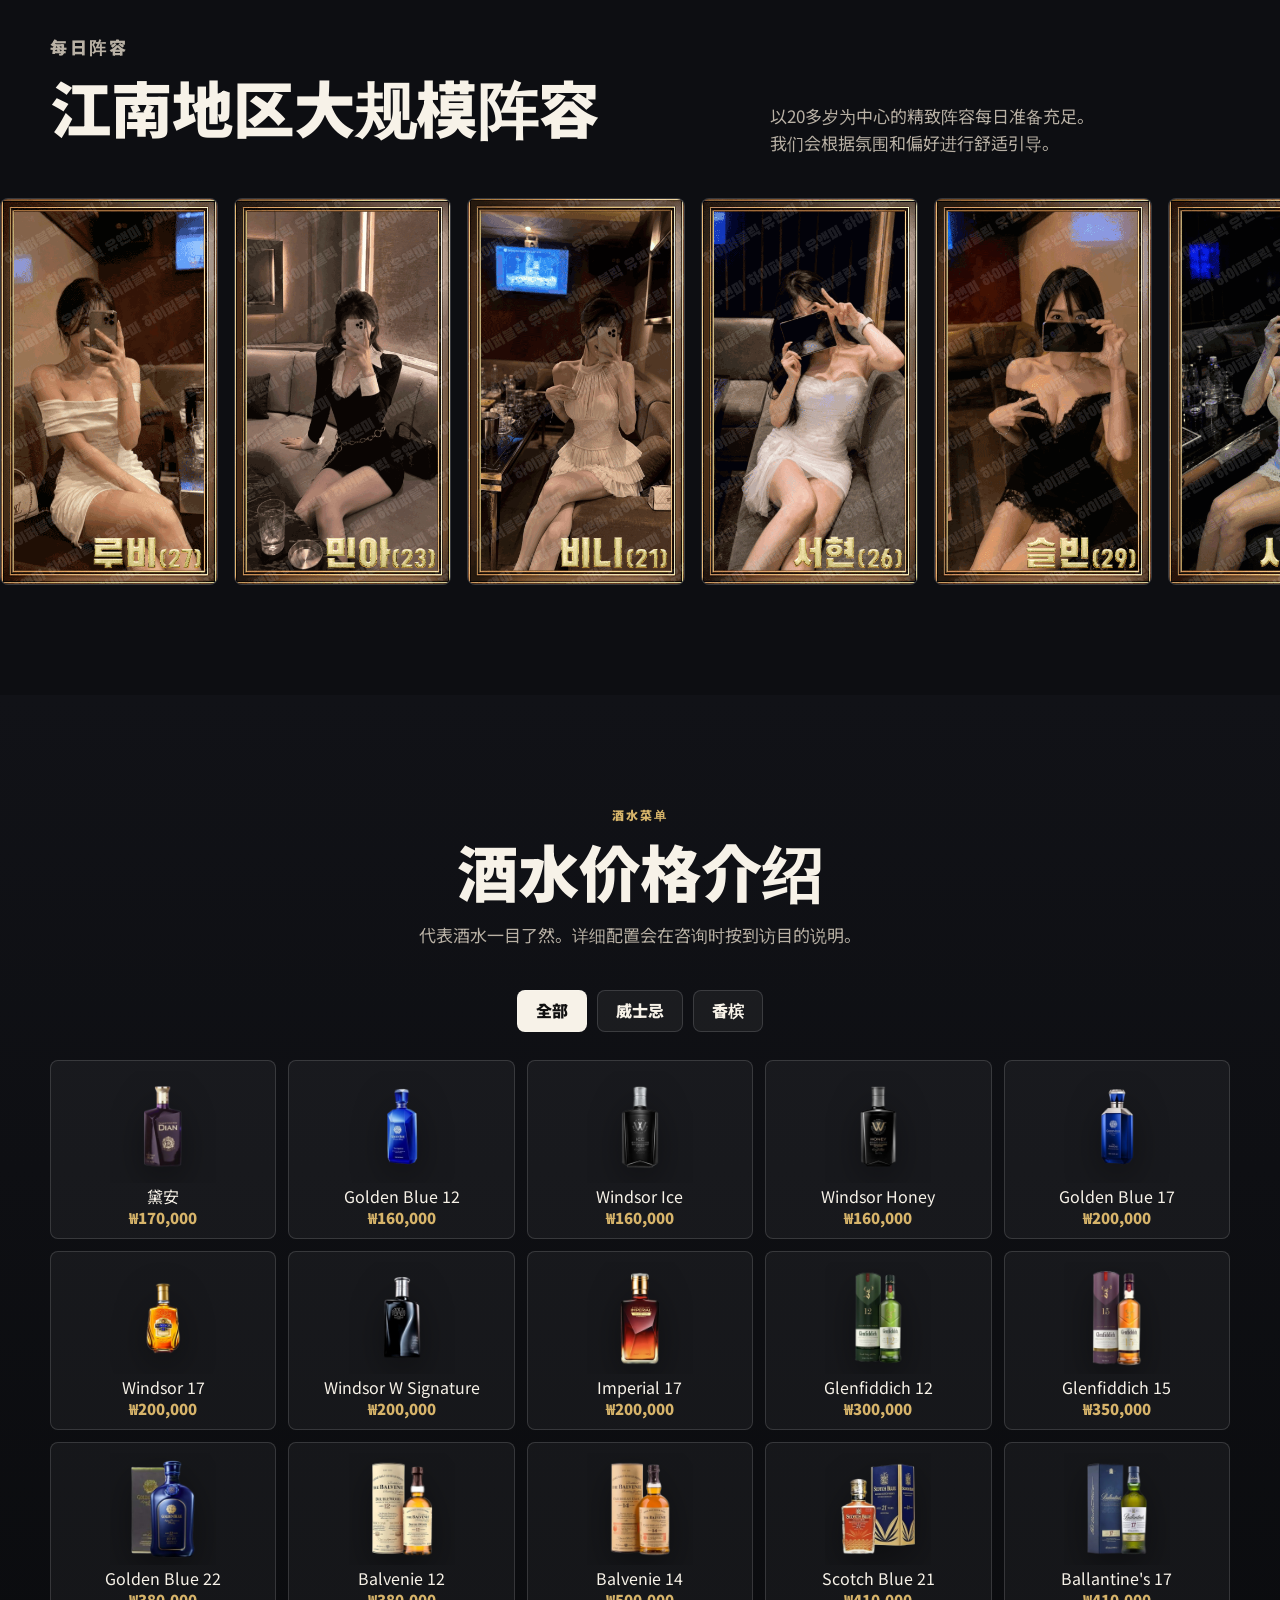
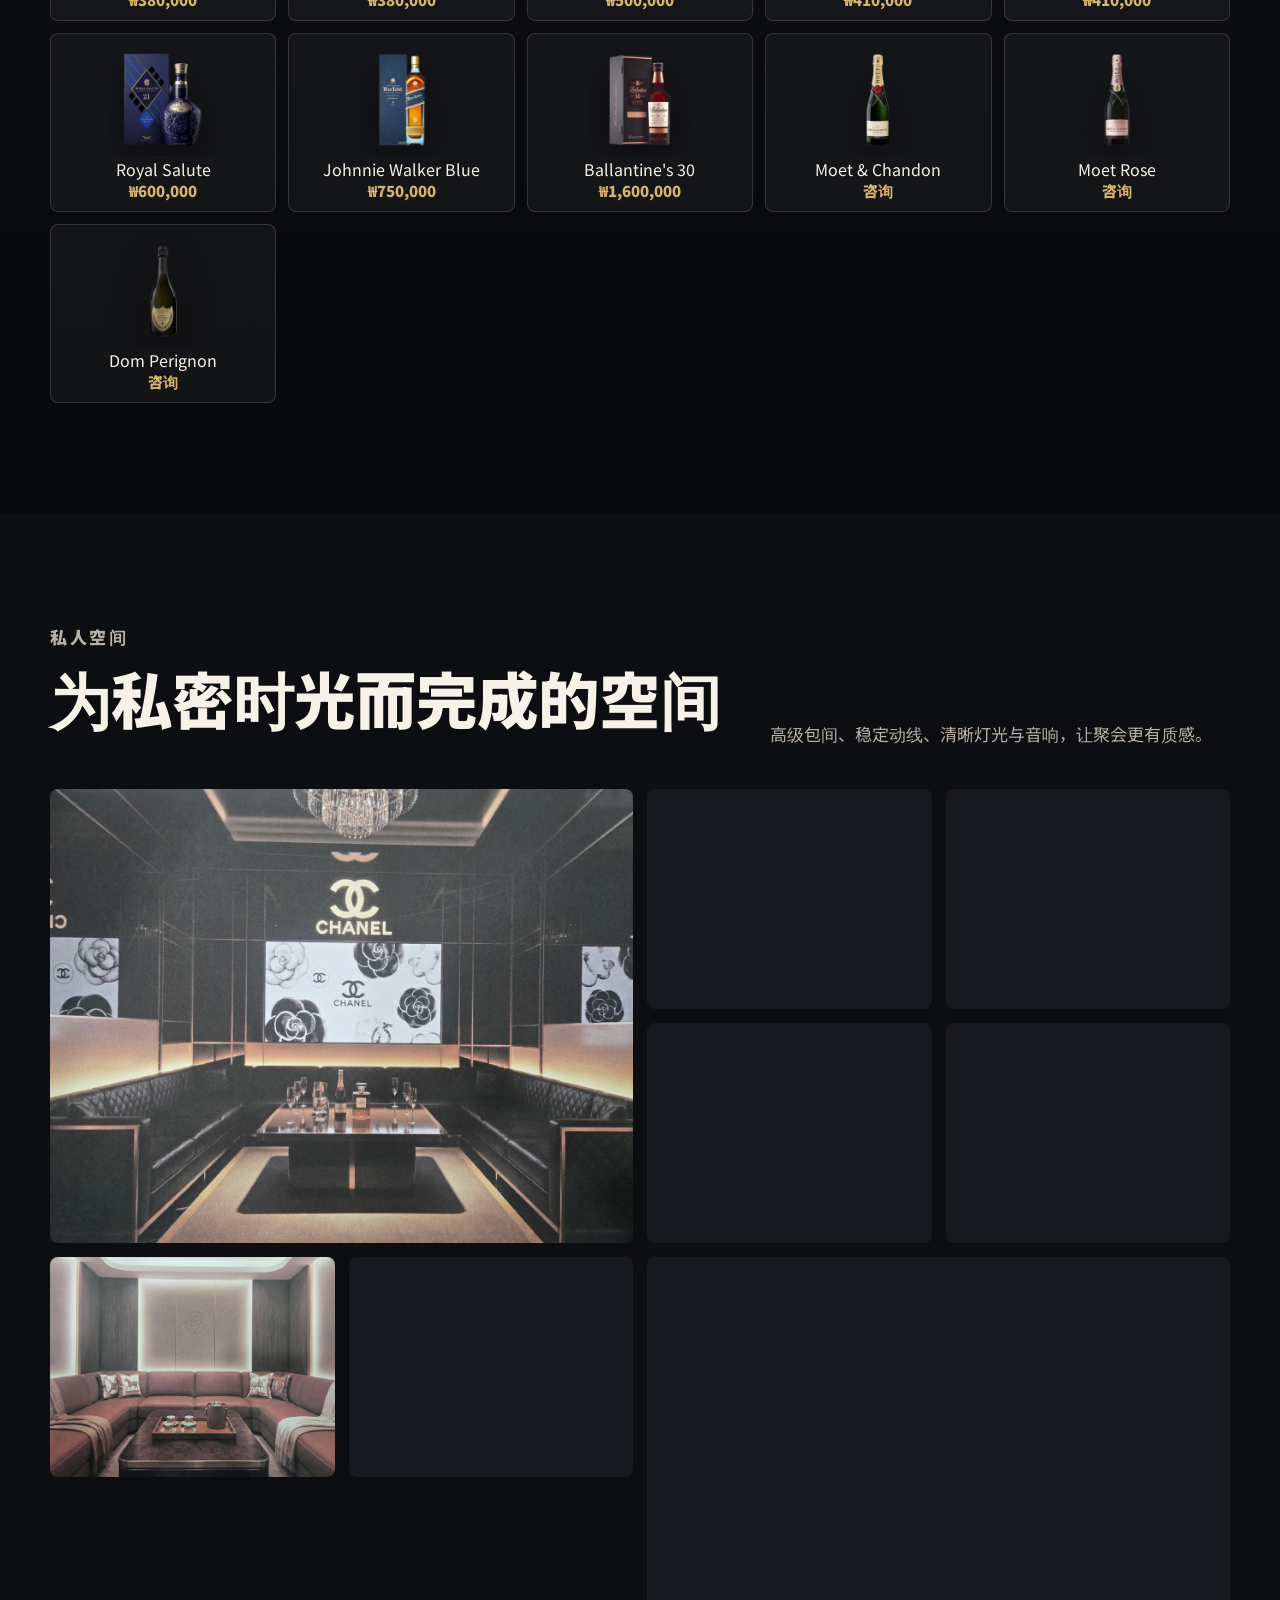
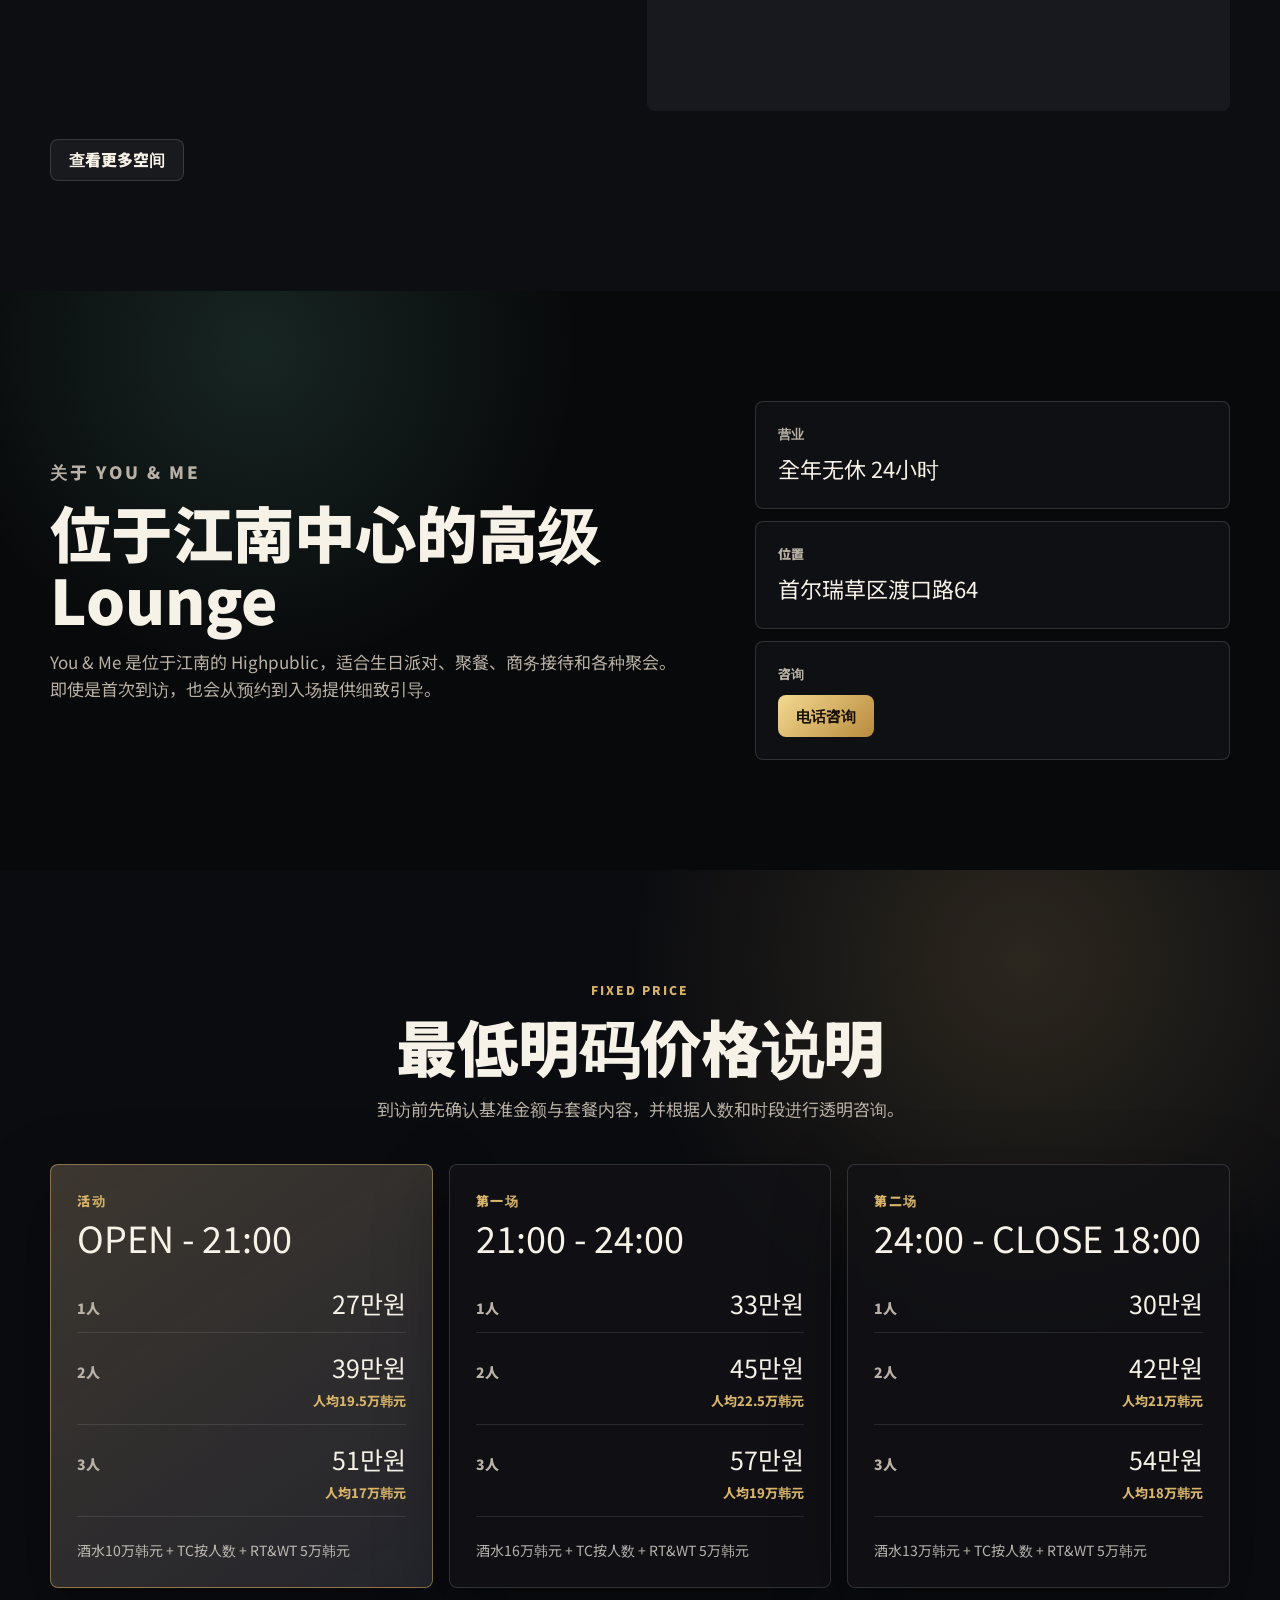
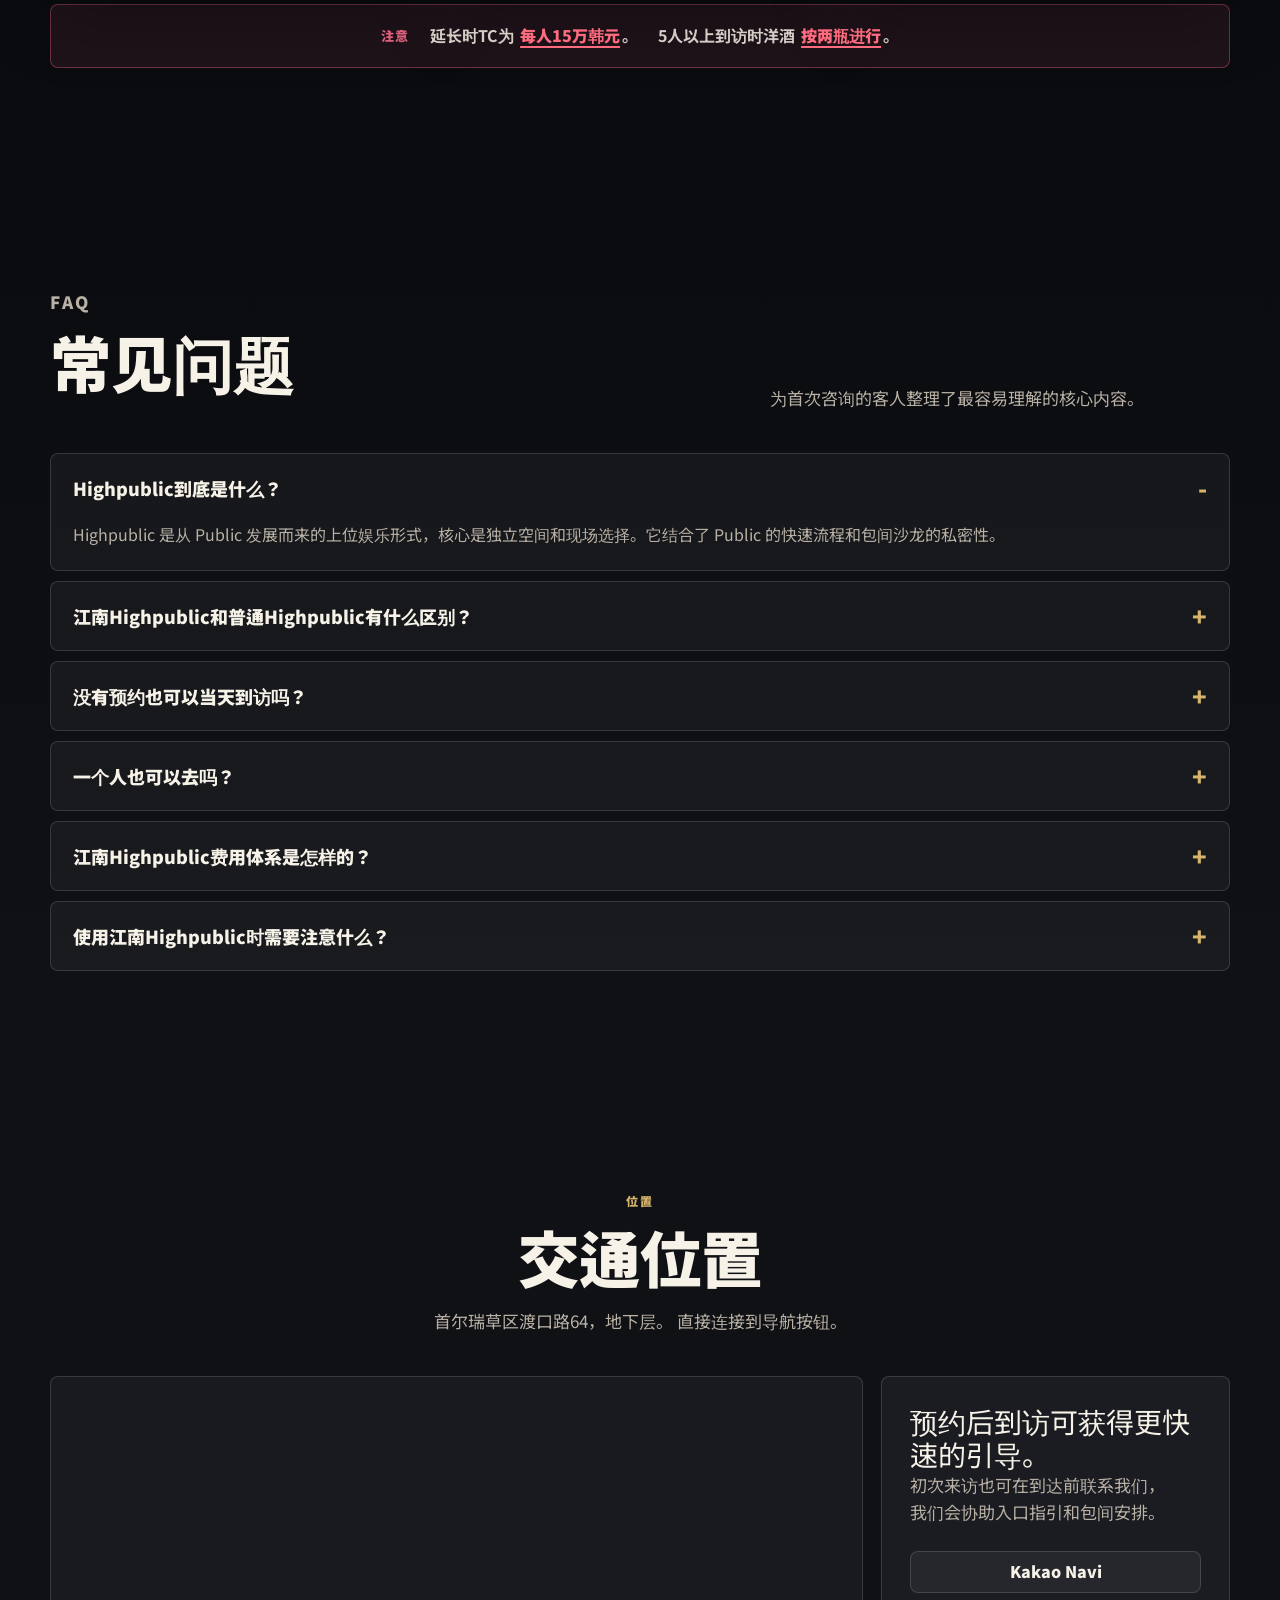
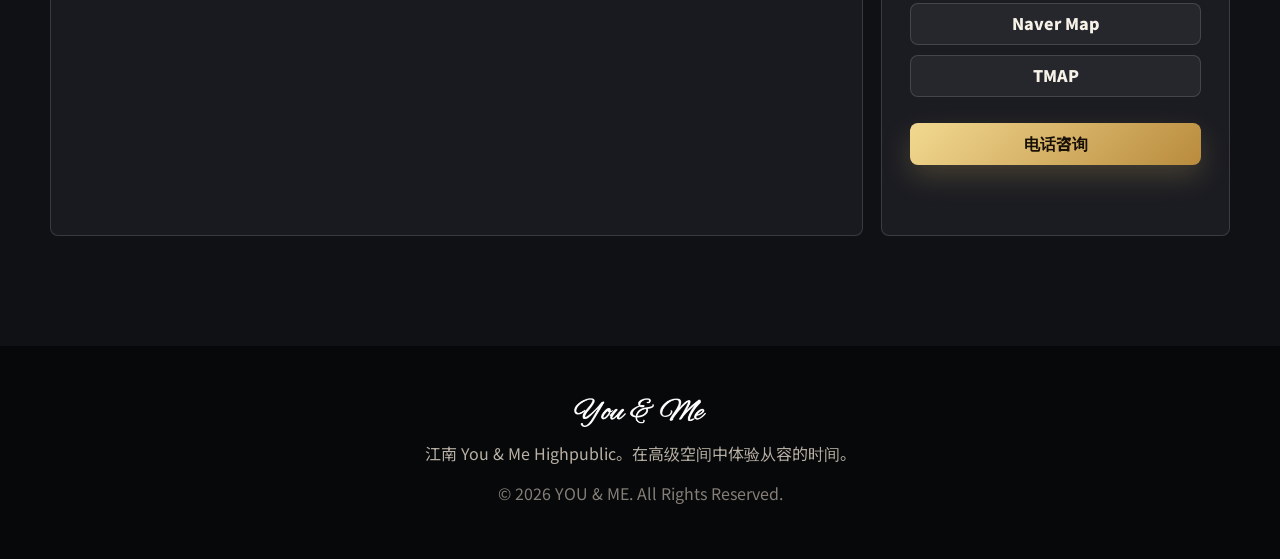
==== commit 9d2e304d: "add faq and price" ====
--- a/cn/index.html
+++ b/cn/index.html
@@ -61,7 +61,7 @@
   <link rel="apple-touch-icon" sizes="180x180" href="../assets/images/favicon/apple-touch-icon.png" />
   <meta name="apple-mobile-web-app-title" content="You&Me" />
   <link rel="manifest" href="../assets/images/favicon/site.webmanifest" />
-  <script src="../script.js?v=20260701-maprestore" defer></script>
+  <script src="../script.js?v=20260701-pricefaq" defer></script>
 </head>
 <body>
   <header class="site-header" aria-label="Primary navigation">
@@ -73,6 +73,8 @@
       <a href="#lineup" data-i18n="nav.lineup">라인업</a>
       <a href="#menu" data-i18n="nav.menu">주류 안내</a>
       <a href="#space" data-i18n="nav.space">공간</a>
+      <a href="#price" data-i18n="nav.price">정찰제</a>
+      <a href="#faq" data-i18n="nav.faq">FAQ</a>
       <a href="#location" data-i18n="nav.location">오시는 길</a>
     </nav>
     <div class="header-actions">
@@ -184,7 +186,7 @@
     <section class="about-section section-pad">
       <div class="about-copy">
         <p class="eyebrow" data-i18n="about.eyebrow">About You & Me</p>
-        <h2 data-i18n="about.title">신논현 중심에서 만나는 프리미엄 라운지</h2>
+        <h2 data-i18n="about.title">강남 중심에서 만나는 프리미엄 라운지</h2>
         <p data-i18n="about.body">유앤미는 생일파티, 회식, 접대, 각종 모임까지 목적에 맞는 룸과 서비스를 갖춘 강남 하이퍼블릭입니다. 처음 방문하시는 분도 편안하게 즐기실 수 있도록 예약부터 입장까지 세심하게 안내합니다.</p>
       </div>
       <div class="about-facts">
@@ -194,6 +196,66 @@
       </div>
     </section>
 
+
+    <section id="price" class="price-section section-pad">
+      <div class="section-head">
+        <p class="eyebrow" data-i18n="price.eyebrow">Fixed Price</p>
+        <h2 data-i18n="price.title">최저가 정찰제 안내</h2>
+        <p data-i18n="price.desc">방문 전 기준 금액과 구성 내용을 먼저 확인하고, 인원과 시간대에 맞춰 투명하게 상담드립니다.</p>
+      </div>
+      <div class="price-layout">
+        <article class="price-card featured-price">
+          <div class="price-card-head"><span data-i18n="price.event">이벤트</span><strong data-i18n="price.eventTime">OPEN - 21:00</strong></div>
+          <div class="price-rows">
+            <div><span data-i18n="price.one">1인</span><strong>27만원</strong></div>
+            <div><span data-i18n="price.two">2인</span><strong>39만원</strong><em data-i18n="price.per2Event">인당 19.5만원</em></div>
+            <div><span data-i18n="price.three">3인</span><strong>51만원</strong><em data-i18n="price.per3Event">인당 17만원</em></div>
+          </div>
+          <p data-i18n="price.eventBase">주대 10만원 + 티씨 인원별 + RT&amp;WT 5만원</p>
+        </article>
+        <article class="price-card">
+          <div class="price-card-head"><span data-i18n="price.first">1부</span><strong data-i18n="price.firstTime">21:00 - 24:00</strong></div>
+          <div class="price-rows">
+            <div><span data-i18n="price.one">1인</span><strong>33만원</strong></div>
+            <div><span data-i18n="price.two">2인</span><strong>45만원</strong><em data-i18n="price.per2First">인당 22.5만원</em></div>
+            <div><span data-i18n="price.three">3인</span><strong>57만원</strong><em data-i18n="price.per3First">인당 19만원</em></div>
+          </div>
+          <p data-i18n="price.firstBase">주대 16만원 + 티씨 인원별 + RT&amp;WT 5만원</p>
+        </article>
+        <article class="price-card">
+          <div class="price-card-head"><span data-i18n="price.second">2부</span><strong data-i18n="price.secondTime">24:00 - CLOSE 18:00</strong></div>
+          <div class="price-rows">
+            <div><span data-i18n="price.one">1인</span><strong>30만원</strong></div>
+            <div><span data-i18n="price.two">2인</span><strong>42만원</strong><em data-i18n="price.per2Second">인당 21만원</em></div>
+            <div><span data-i18n="price.three">3인</span><strong>54만원</strong><em data-i18n="price.per3Second">인당 18만원</em></div>
+          </div>
+          <p data-i18n="price.secondBase">주대 13만원 + 티씨 인원별 + RT&amp;WT 5만원</p>
+        </article>
+      </div>
+      <div class="price-notice" role="note">
+        <strong data-i18n="price.noticePrefix">주의</strong>
+        <p><span data-i18n="price.notice1Before">연장시 티씨는 </span><mark data-i18n="price.notice1Mark">인당 15만원</mark><span data-i18n="price.notice1After"> 입니다.</span></p>
+        <p><span data-i18n="price.notice2Before">5명 이상 오실 경우 양주 </span><mark data-i18n="price.notice2Mark">두병 진행</mark><span data-i18n="price.notice2After">입니다.</span></p>
+      </div>
+    </section>
+
+    <section id="faq" class="faq-section section-pad">
+      <div class="split-head">
+        <div>
+          <p class="eyebrow" data-i18n="faq.eyebrow">FAQ</p>
+          <h2 data-i18n="faq.title">자주 묻는 질문</h2>
+        </div>
+        <p data-i18n="faq.desc">처음 문의하시는 분들도 바로 이해할 수 있도록 핵심만 정리했습니다.</p>
+      </div>
+      <div class="faq-list">
+        <details open><summary data-i18n="faq.q1">하이퍼블릭이란 정확히 무엇인가요?</summary><p data-i18n="faq.a1">하이퍼블릭은 퍼블릭에서 발전한 상위 형태의 엔터테인먼트로, 독립 공간 기반의 즉석 선택이 핵심입니다. 퍼블릭의 빠른 진행과 룸싸롱의 프라이빗함이 결합된 구조입니다.</p></details>
+        <details><summary data-i18n="faq.q2">강남하이퍼블릭과 일반 하이퍼블릭의 차이는?</summary><p data-i18n="faq.a2">강남하이퍼블릭은 강남 지역 특성상 외모 수준, 서비스 품질, 프리미엄 분위기가 한층 강합니다. 업소별 스타일 분화도 더 뚜렷하며, 선택 폭이 넓은 것이 특징입니다.</p></details>
+        <details><summary data-i18n="faq.q3">예약 없이 당일 방문 가능한가요?</summary><p data-i18n="faq.a3">당일 문의 후 입장이 가능한 경우가 많습니다. 다만 주말이나 심야 시간대는 사전 문의가 유리하며, 대기 여부를 미리 확인하는 것을 권장합니다.</p></details>
+        <details><summary data-i18n="faq.q4">혼자 방문해도 되나요?</summary><p data-i18n="faq.a4">네, 1:1 매칭 구조이므로 단독 방문도 전혀 문제없습니다. 단독 고객 비율도 상당히 높은 편이며, 부담 없이 이용 가능합니다.</p></details>
+        <details><summary data-i18n="faq.q5">강남하이퍼블릭 요금 체계는 어떻게 되나요?</summary><p data-i18n="faq.a5">업소마다 다르지만 일반적으로 주대와 60분 단위 이용 요금으로 구성됩니다. 웹 예약 이벤트 시 할인이 적용될 수 있으며, 정확한 요금은 전담 채널을 통해 확인 가능합니다.</p></details>
+        <details><summary data-i18n="faq.q6">강남하이퍼블릭 이용 시 주의사항은?</summary><p data-i18n="faq.a6">과도한 음주는 자제하시고, 업소 내 규정을 준수해 주세요. 예약 시간을 지키는 것이 원활한 진행에 도움이 되며, 문의 시 정확한 정보를 전달할수록 더 나은 서비스를 받을 수 있습니다.</p></details>
+      </div>
+    </section>
     <section id="location" class="location-section section-pad">
       <div class="section-head">
         <p class="eyebrow" data-i18n="location.eyebrow">Location</p>
@@ -247,3 +309,5 @@
 </html>
 
 
+
+
--- a/main.css
+++ b/main.css
@@ -391,6 +391,155 @@
 .about-facts strong { display: block; margin-top: 6px; font-size: 22px; }
 .about-call-btn { min-height: 42px; margin-top: 10px; padding: 0 18px; display: inline-flex; align-items: center; justify-content: center; border-radius: 8px; background: linear-gradient(135deg, #f2d990, #b98b3d); color: #181006; font-size: 15px; font-weight: 900; }
 
+
+.price-section {
+  background: radial-gradient(circle at 80% 10%, rgba(215, 180, 106, 0.16), transparent 30%), #0b0c10;
+}
+.price-layout {
+  display: grid;
+  grid-template-columns: repeat(3, minmax(0, 1fr));
+  gap: 16px;
+}
+.price-card {
+  min-height: 360px;
+  display: flex;
+  flex-direction: column;
+  justify-content: space-between;
+  gap: 22px;
+  padding: 26px;
+  border: 1px solid var(--line);
+  border-radius: 8px;
+  background: var(--panel);
+  box-shadow: var(--shadow);
+}
+.featured-price {
+  border-color: rgba(215, 180, 106, 0.52);
+  background: linear-gradient(145deg, rgba(215, 180, 106, 0.18), rgba(255, 255, 255, 0.045)), var(--panel-strong);
+}
+.price-card-head span {
+  display: block;
+  color: var(--gold);
+  font-size: 13px;
+  font-weight: 900;
+  letter-spacing: 0.12em;
+  text-transform: uppercase;
+}
+.price-card-head strong {
+  display: block;
+  margin-top: 6px;
+  color: var(--text);
+  font-size: clamp(24px, 3vw, 36px);
+  line-height: 1.08;
+}
+.price-rows {
+  display: grid;
+  gap: 10px;
+}
+.price-rows div {
+  display: grid;
+  grid-template-columns: auto 1fr;
+  gap: 8px 14px;
+  align-items: baseline;
+  padding: 12px 0;
+  border-bottom: 1px solid rgba(255, 255, 255, 0.1);
+}
+.price-rows span {
+  color: var(--muted);
+  font-size: 14px;
+  font-weight: 900;
+}
+.price-rows strong {
+  justify-self: end;
+  color: var(--text);
+  font-size: 25px;
+  line-height: 1;
+}
+.price-rows em {
+  grid-column: 2;
+  justify-self: end;
+  color: var(--gold);
+  font-size: 13px;
+  font-style: normal;
+  font-weight: 800;
+}
+.price-card p {
+  margin-bottom: 0;
+  color: rgba(247, 242, 232, 0.72);
+  font-size: 14px;
+}
+.price-notice {
+  margin-top: 16px;
+  display: flex;
+  align-items: center;
+  justify-content: center;
+  gap: 14px 20px;
+  flex-wrap: wrap;
+  padding: 18px 22px;
+  border: 1px solid rgba(217, 94, 123, 0.42);
+  border-radius: 8px;
+  background: rgba(217, 94, 123, 0.1);
+}
+.price-notice strong {
+  color: var(--rose);
+  font-size: 13px;
+  font-weight: 900;
+  letter-spacing: 0.12em;
+}
+.price-notice p {
+  margin: 0;
+  color: rgba(247, 242, 232, 0.84);
+  font-weight: 700;
+}
+.price-notice mark {
+  padding: 0 2px;
+  background: transparent;
+  color: #ff6b7f;
+  font-weight: 900;
+  text-decoration: underline;
+  text-decoration-thickness: 2px;
+  text-underline-offset: 4px;
+}
+.faq-section {
+  background: linear-gradient(180deg, #0b0c10, #101115);
+}
+.faq-list {
+  display: grid;
+  gap: 10px;
+}
+.faq-list details {
+  border: 1px solid var(--line);
+  border-radius: 8px;
+  background: rgba(255, 255, 255, 0.045);
+  overflow: hidden;
+}
+.faq-list summary {
+  min-height: 68px;
+  display: flex;
+  align-items: center;
+  justify-content: space-between;
+  gap: 18px;
+  padding: 18px 22px;
+  color: var(--text);
+  cursor: pointer;
+  font-size: 18px;
+  font-weight: 900;
+  list-style: none;
+}
+.faq-list summary::-webkit-details-marker { display: none; }
+.faq-list summary::after {
+  content: '+';
+  flex: 0 0 auto;
+  color: var(--gold);
+  font-size: 24px;
+  line-height: 1;
+}
+.faq-list details[open] summary::after { content: '-'; }
+.faq-list details p {
+  margin: 0;
+  padding: 0 22px 22px;
+  color: var(--muted);
+  font-size: 16px;
+}
 .location-section { background: #101115; }
 .location-layout {
   display: grid;
@@ -475,7 +624,8 @@
   .hero-content { padding-bottom: 180px; }
   .hero-panel { left: 24px; right: 24px; bottom: 32px; width: auto; }
   .scroll-cue { display: none; }
-  .split-head, .status-board, .about-section, .location-layout { grid-template-columns: 1fr; }
+  .split-head, .status-board, .about-section, .price-layout, .location-layout { grid-template-columns: 1fr; }
+  .price-card { min-height: auto; }
   .bottle-grid { grid-template-columns: repeat(3, minmax(0, 1fr)); }
   .space-gallery { grid-template-columns: repeat(2, minmax(0, 1fr)); grid-auto-rows: 180px; }
 }
@@ -494,7 +644,7 @@
   .scroll-cue { display: none; }
   h1 { font-size: clamp(48px, 18vw, 76px); }
   h2 { font-size: clamp(29px, 10vw, 42px); }
-  .hero-copy, .section-head p:not(.eyebrow), .split-head p, .about-copy p, .visit-card p { font-size: 15px; }
+  .hero-copy, .section-head p:not(.eyebrow), .split-head p, .about-copy p, .visit-card p, .faq-list details p { font-size: 15px; }
   .bottle-card { min-height: 0; grid-template-rows: 104px auto; gap: 4px; padding: 9px 8px 10px; align-items: center; justify-items: center; text-align: center; }
   .bottle-image { height: 104px; }
   .bottle-image img { max-height: 98px; }
@@ -515,3 +665,5 @@
 
 
 
+
+
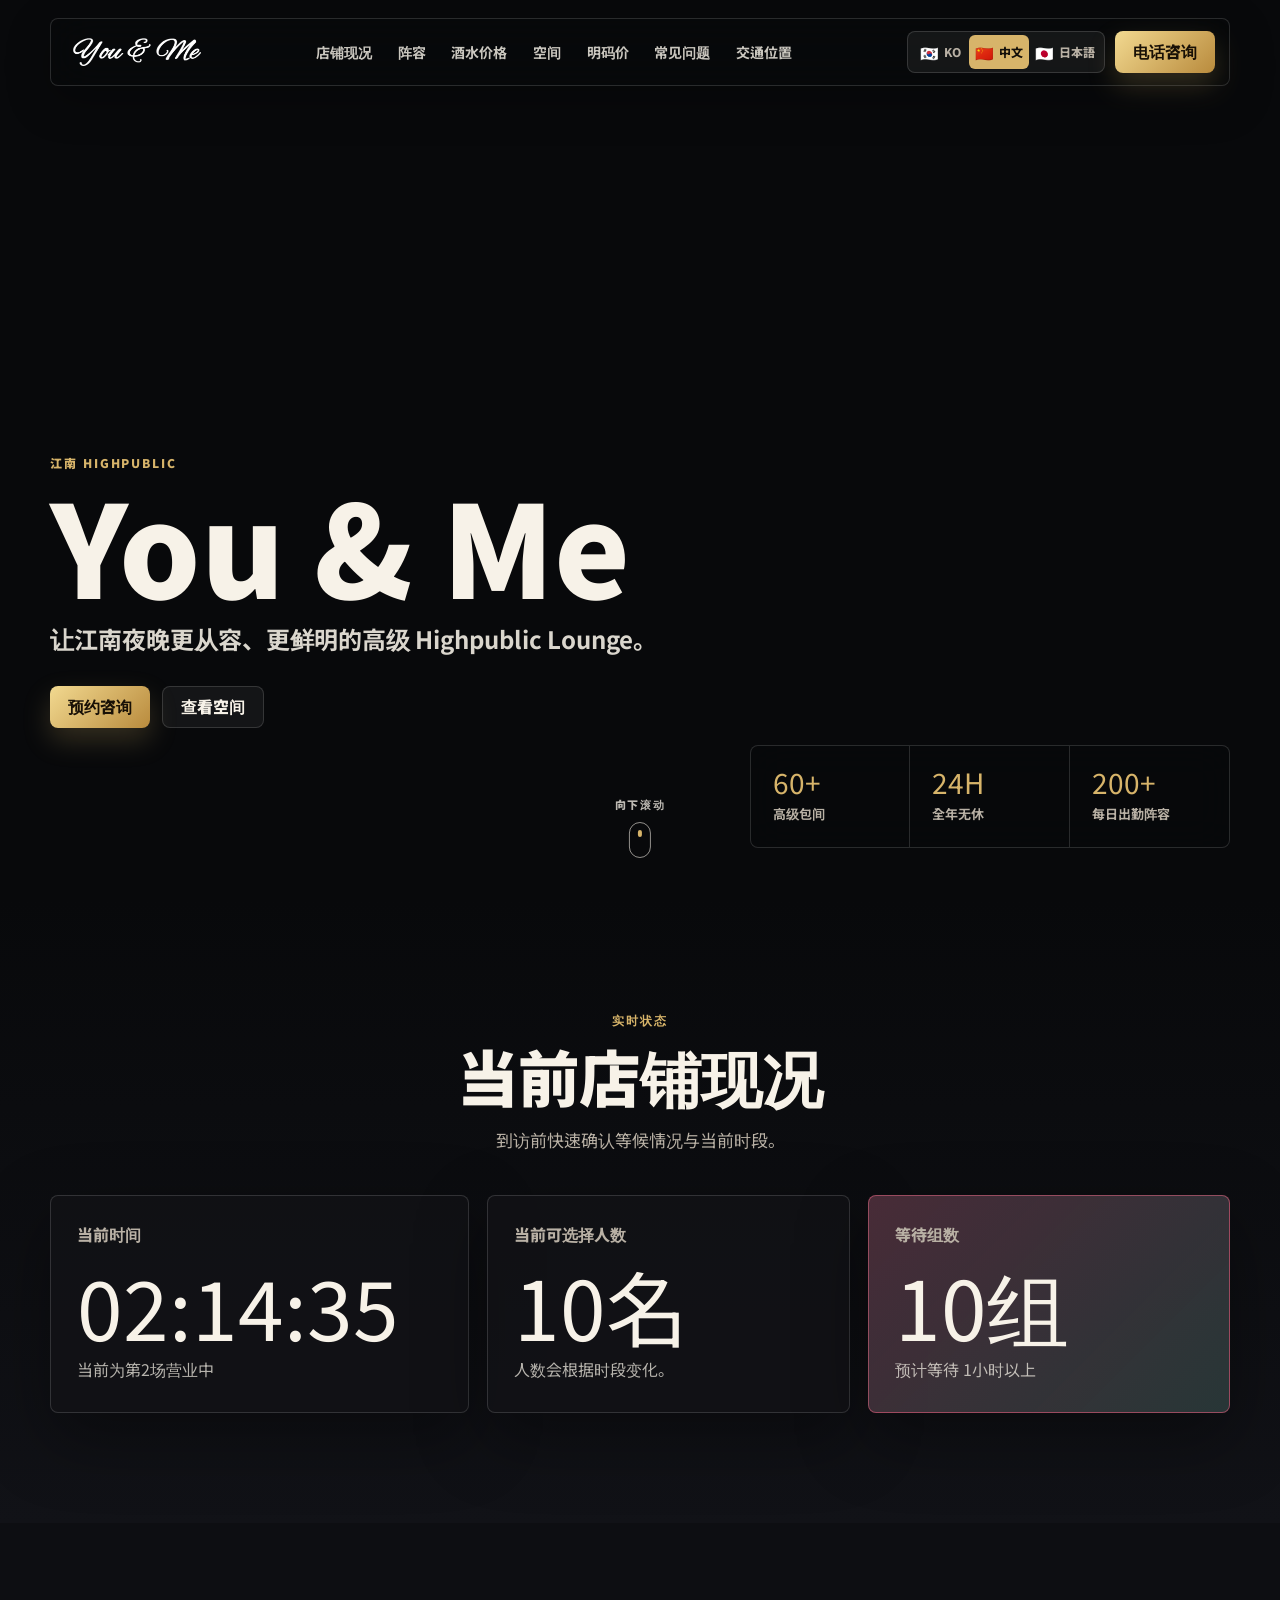
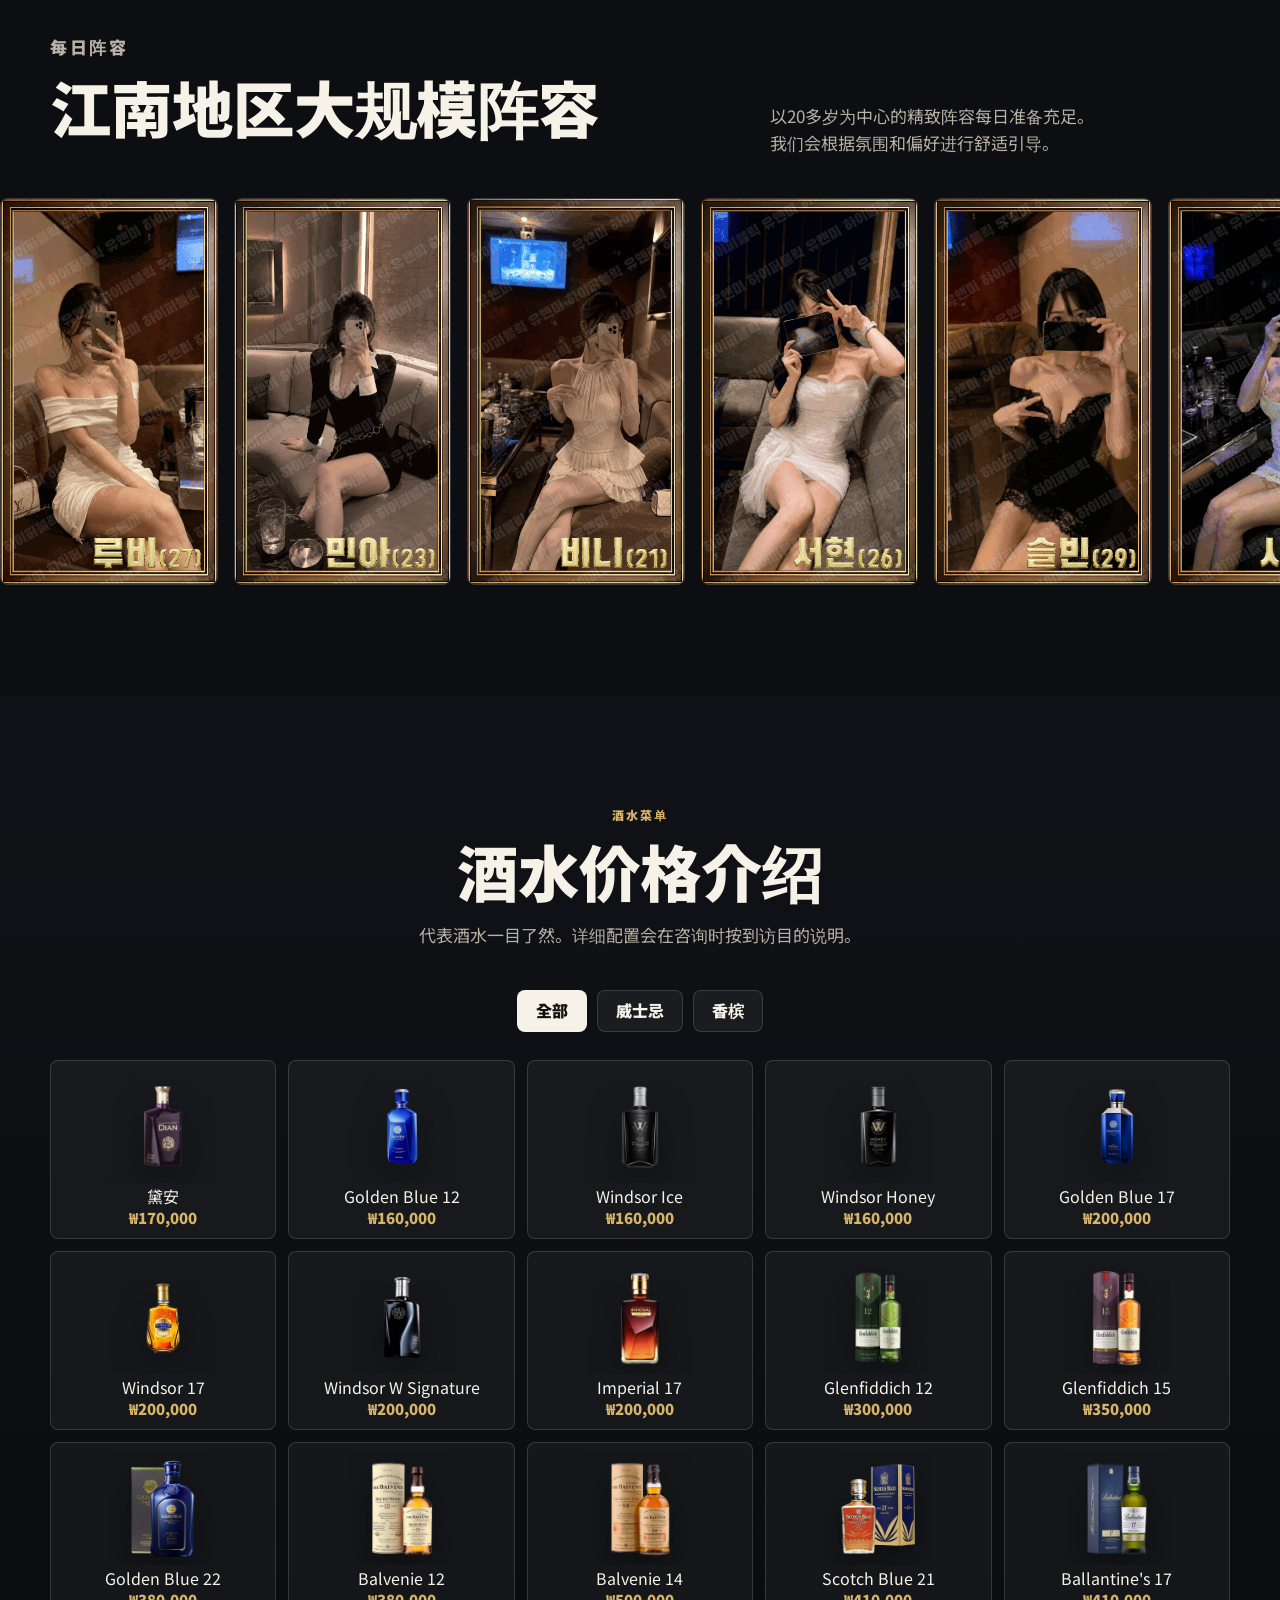
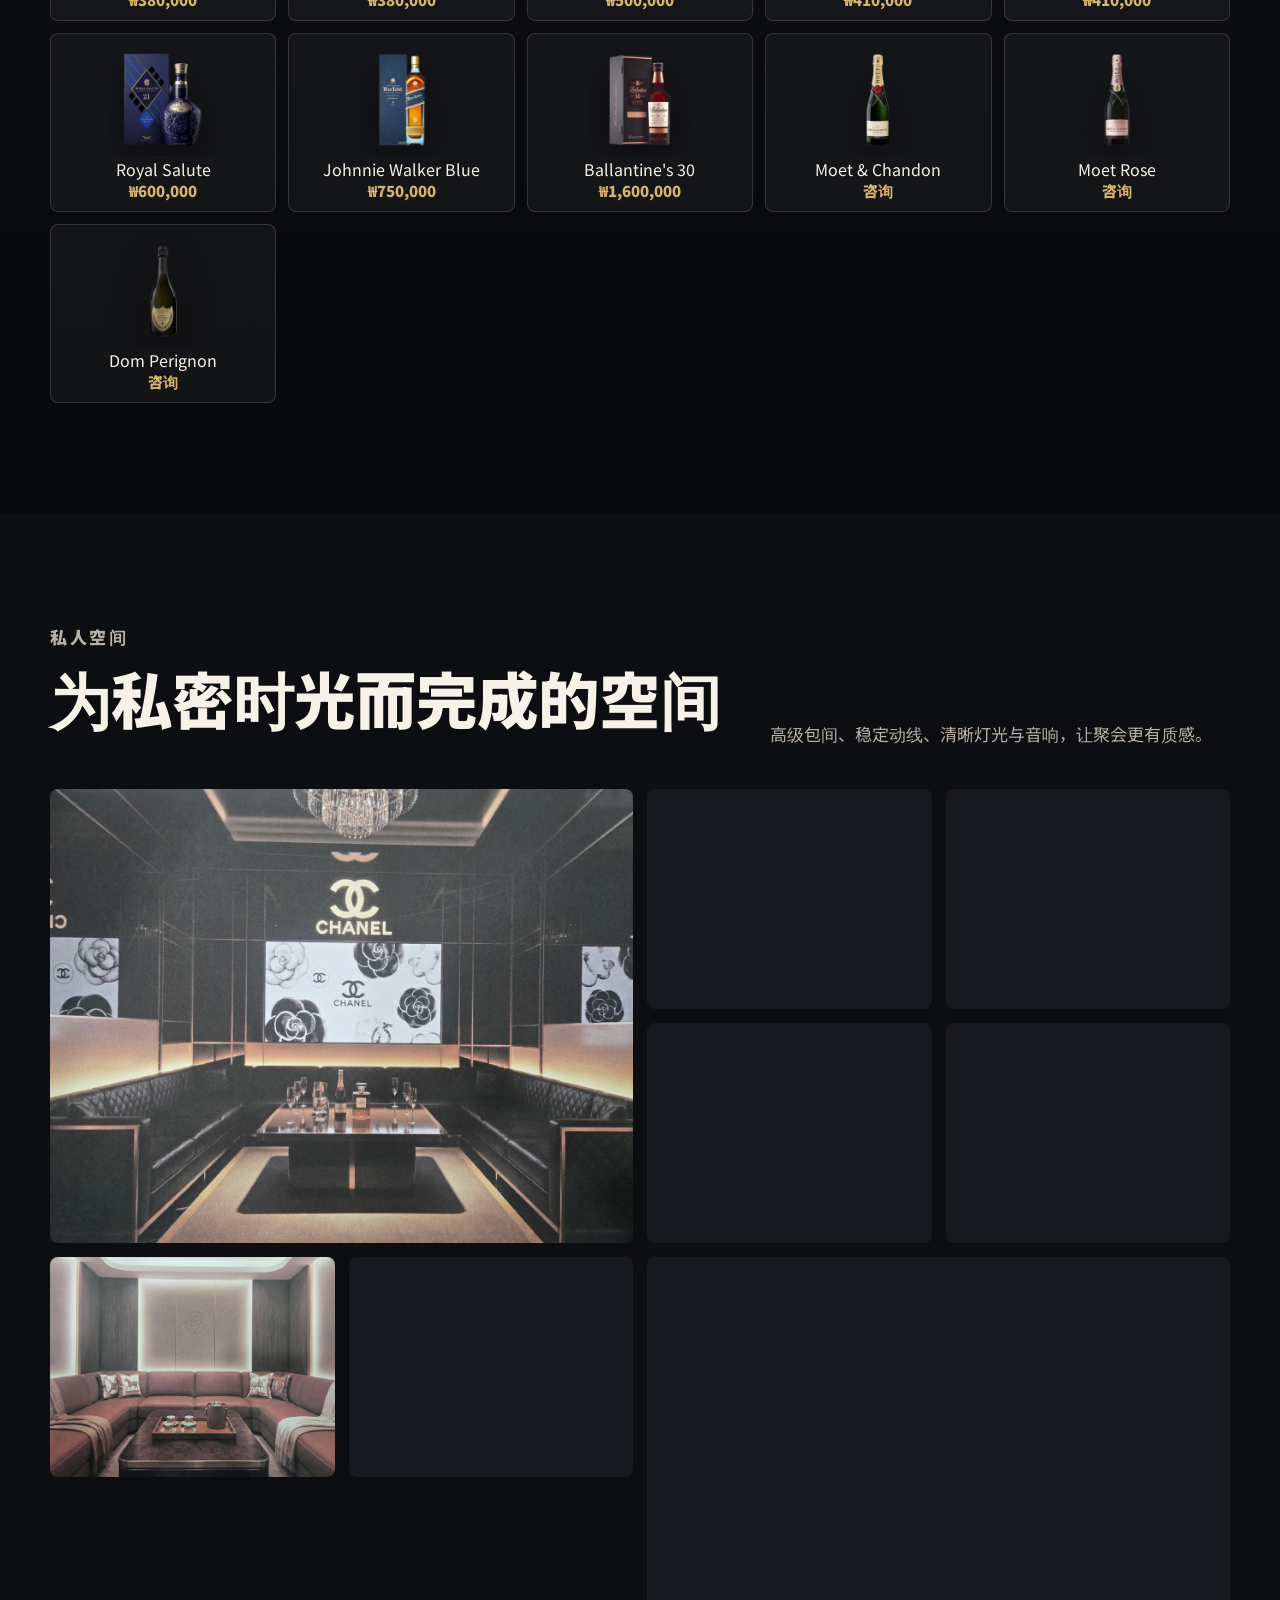
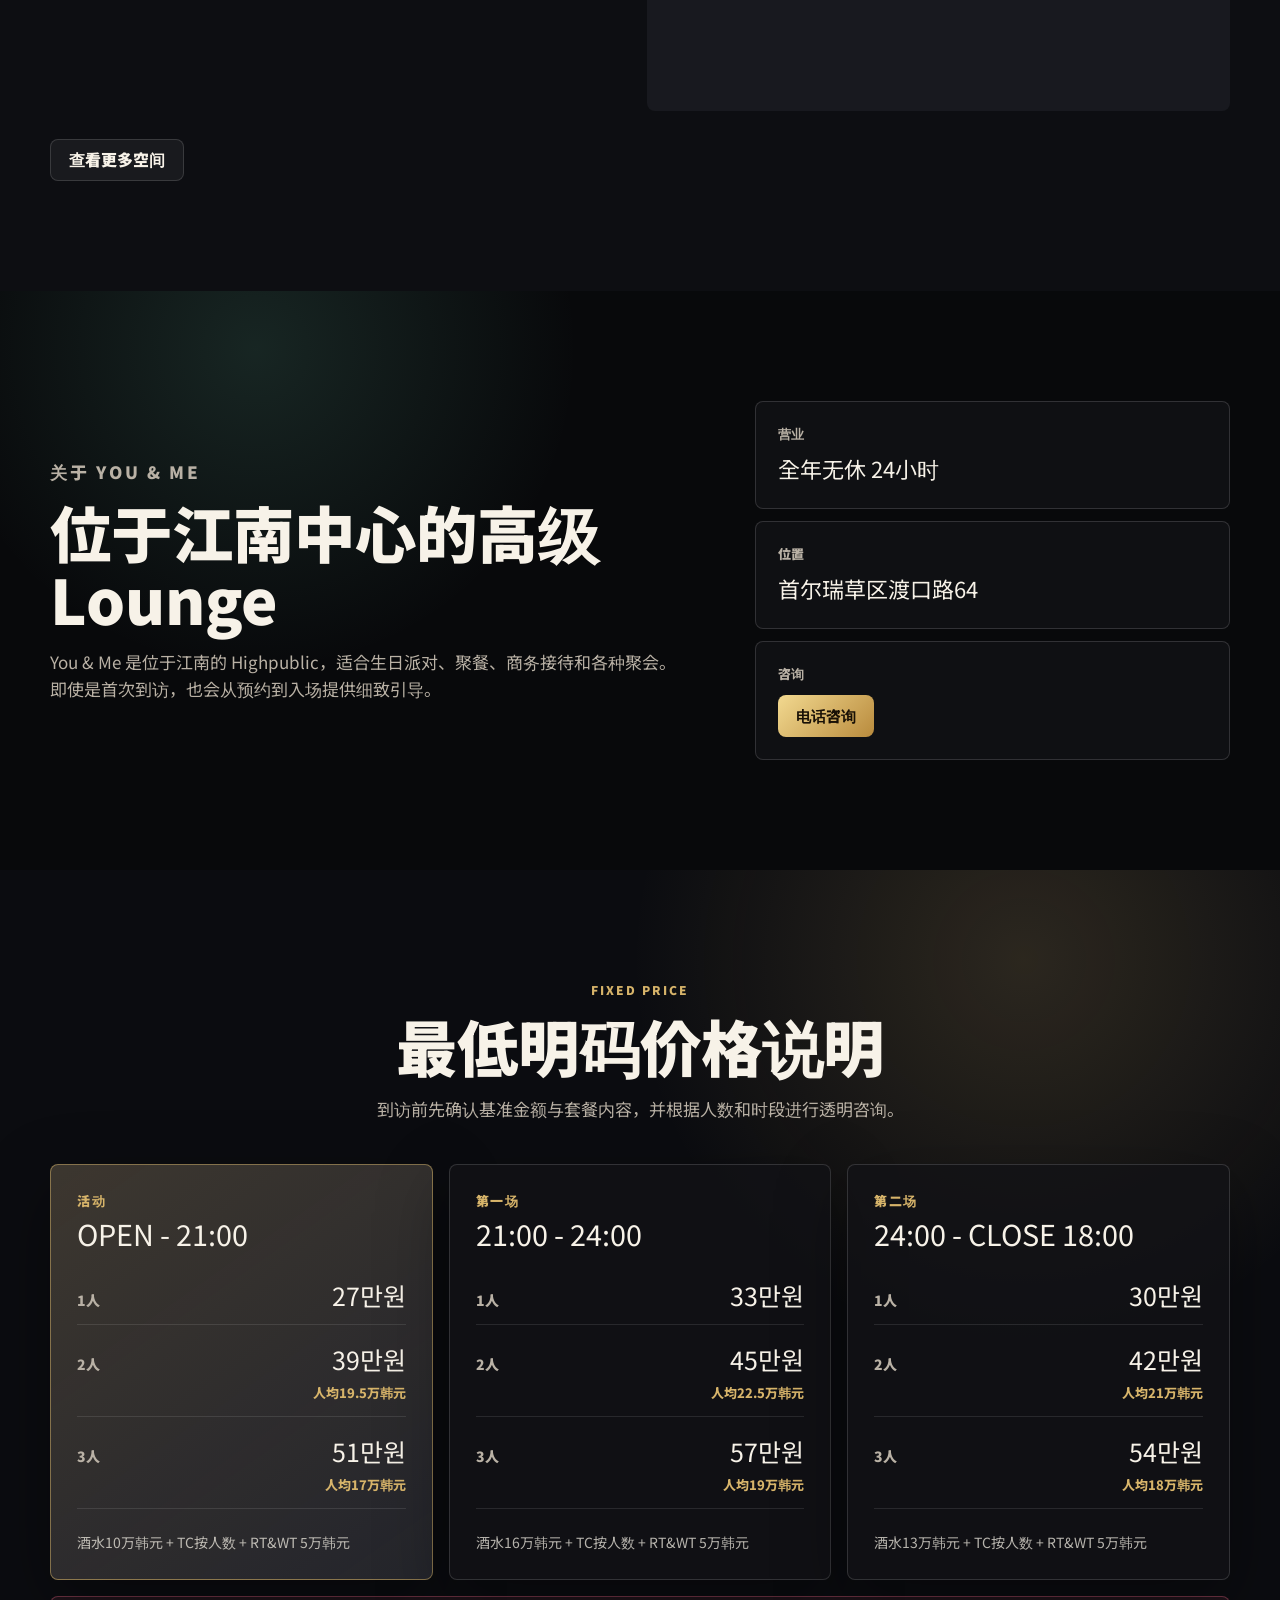
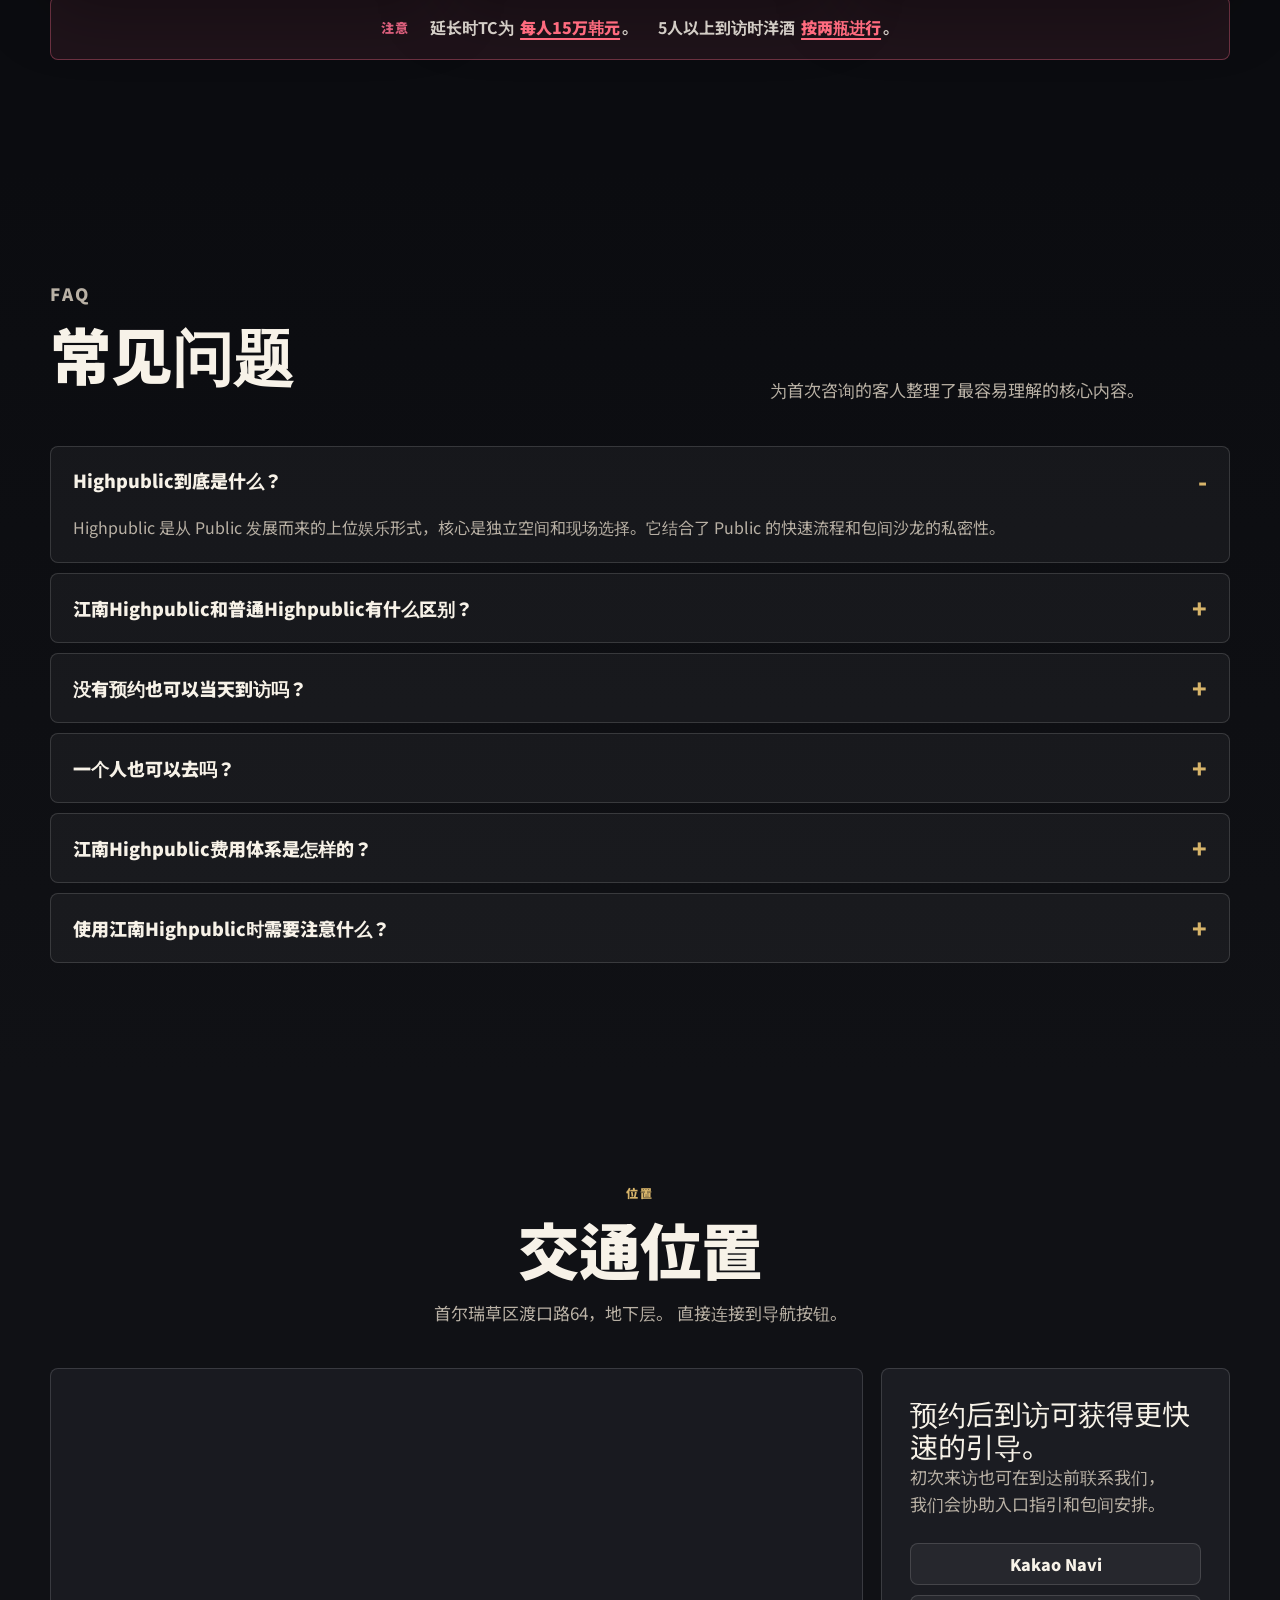
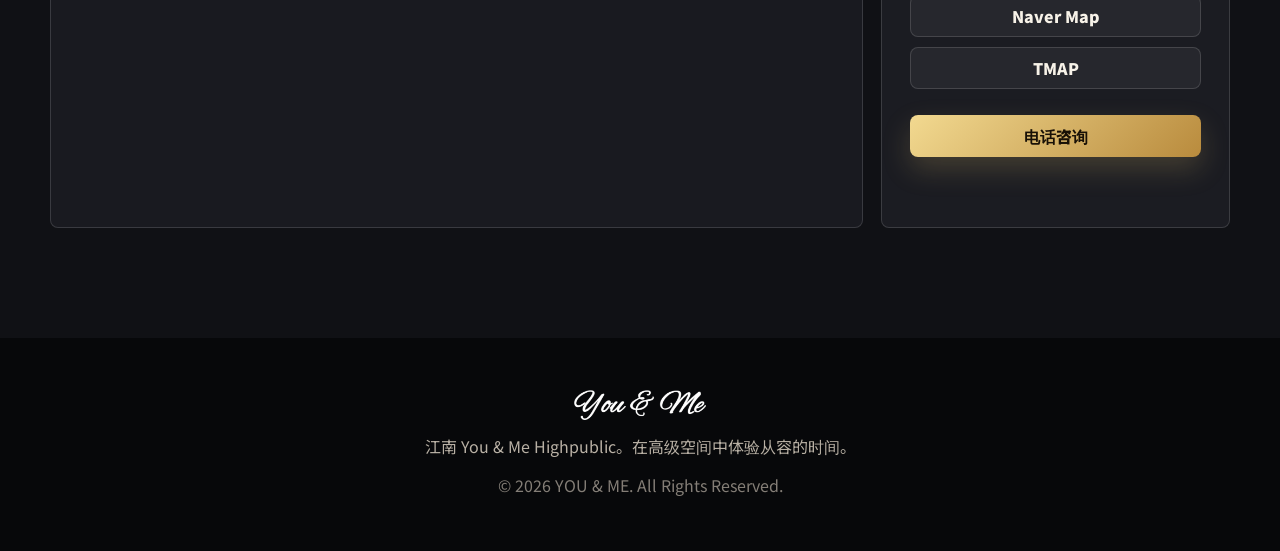
==== commit c53f32cd: "git add sitemap" ====
--- a/cn/index.html
+++ b/cn/index.html
@@ -4,7 +4,7 @@
   <meta charset="UTF-8">
   <meta name="viewport" content="width=device-width, initial-scale=1.0">
   <title>江南 You & Me Highpublic | 中文预约 안내</title>
-  <meta name="description" content="江南 You & Me Highpublic 中文页面。查看店铺现况、阵容、酒水价格、位置与预约咨询信息。">
+  <meta name="description" content="江南 YOU & ME Highpublic 中文页面。查看明码价格、常见问题、阵容、酒水价格、位置与预约咨询信息。">
   <meta name="keywords" content="강남 유앤미, 유앤미 하이퍼블릭, 강남 하이퍼블릭, 신논현 하이퍼블릭, 강남 룸, youandme, 강남, 하이퍼블릭, 디저트 하이퍼블릭, 퍼펙트 하이퍼블릭, 도파민 하이퍼블릭, 달리는 토끼, 달리는토끼, 도파민, 디저트, 퍼펙트, 사라있네, 엘리트, 엘리트 하이퍼블릭, 사라있네 하이퍼블릭, 달토 하이퍼블릭, 달리는 토끼 하이퍼블릭, 선릉 하이퍼블릭, 역삼 하이퍼블릭, 논현 하이퍼블릭, 대치 하이퍼블릭, 선정릉 하이퍼블릭, 하이퍼블릭, you and me, gangnam youandme, gangnam highpublic, gangnam karaoke, gangnam room salon, gangnam vip room, gangnam private room, gangnam nightlife, gangnam lounge, sinsa highpublic, sinnonyheon highpublic, nonhyeon highpublic, yeoksam highpublic, seolleung highpublic, 江南YOU&ME, 江南优安美, 江南高级KTV, 江南商务KTV, 江南VIP包厢, 江南夜总会, 江南高端会所, 江南夜生活, 新沙站KTV, 新论岘KTV, 驿三KTV, 论岘KTV, ユーアンドミー, 江南ハイパーブリック, 江南カラオケ, 江南ルームサロン, 江南高級ラウンジ, 江南VIPルーム, 江南個室カラオケ, 江南ナイトスポット, 新論峴ハイパーブリック, 新沙ハイパーブリック">
   <meta name="robots" content="index, follow, max-image-preview:large, max-snippet:-1, max-video-preview:-1">
   <meta name="author" content="YOU & ME">
@@ -14,14 +14,14 @@
   <link rel="alternate" hreflang="ko" href="https://highpublic.github.io/youandme/kr/">
   <link rel="alternate" hreflang="zh-CN" href="https://highpublic.github.io/youandme/cn/">
   <link rel="alternate" hreflang="ja" href="https://highpublic.github.io/youandme/jp/">
-  <link rel="alternate" hreflang="x-default" href="https://highpublic.github.io/youandme/kr/">
+  <link rel="alternate" hreflang="x-default" href="https://highpublic.github.io/youandme/">
   <meta property="og:type" content="website">
   <meta property="og:site_name" content="YOU & ME">
   <meta property="og:locale" content="zh_CN">
   <meta property="og:locale:alternate" content="zh_CN">
   <meta property="og:locale:alternate" content="ja_JP">
   <meta property="og:title" content="강남 유앤미 하이퍼블릭 | You & Me Gangnam Highpublic">
-  <meta property="og:description" content="강남 중심 프리미엄 라운지. 실시간 매장 현황, 주류 가격, 공간 사진과 예약 문의 정보를 확인하세요.">
+  <meta property="og:description" content="江南 YOU & ME Highpublic 中文页面。查看明码价格、常见问题、阵容、酒水价格、位置与预约咨询信息。">
   <meta property="og:url" content="https://highpublic.github.io/youandme/cn/">
   <meta property="og:image" content="https://highpublic.github.io/youandme/assets/images/ogImage.png">
   <meta property="og:image:secure_url" content="https://highpublic.github.io/youandme/assets/images/ogImage.png">
@@ -31,25 +31,63 @@
   <meta property="og:image:height" content="630">
   <meta name="twitter:card" content="summary_large_image">
   <meta name="twitter:title" content="강남 유앤미 하이퍼블릭 | You & Me Gangnam Highpublic">
-  <meta name="twitter:description" content="강남 유앤미 하이퍼블릭의 매장 현황, 주류 가격, 공간 사진과 예약 정보를 확인하세요.">
+  <meta name="twitter:description" content="江南 YOU & ME Highpublic 中文页面。查看明码价格、常见问题、阵容、酒水价格、位置与预约咨询信息。">
   <meta name="twitter:image" content="https://highpublic.github.io/youandme/assets/images/ogImage.png">
   <script type="application/ld+json">
   {
     "@context": "https://schema.org",
-    "@type": "LocalBusiness",
-    "name": "YOU & ME Gangnam Highpublic",
-    "alternateName": "강남 유앤미 하이퍼블릭",
-    "image": "https://highpublic.github.io/youandme/assets/images/ogImage.png",
-    "telephone": "+82-10-4201-1483",
-    "address": {
-      "@type": "PostalAddress",
-      "streetAddress": "나루터로 64",
-      "addressLocality": "서초구",
-      "addressRegion": "서울",
-      "addressCountry": "KR"
-    },
-    "openingHours": "Mo-Su 00:00-23:59",
-    "priceRange": "₩₩₩"
+    "@graph": [
+      {
+        "@type": "LocalBusiness",
+        "@id": "https://highpublic.github.io/youandme/#business",
+        "name": "YOU & ME Gangnam Highpublic",
+        "alternateName": ["강남 유앤미 하이퍼블릭", "江南 YOU & ME Highpublic", "江南 ユーアンドミー Highpublic"],
+        "url": "https://highpublic.github.io/youandme/",
+        "image": "https://highpublic.github.io/youandme/assets/images/ogImage.png",
+        "logo": "https://highpublic.github.io/youandme/assets/images/youandme.png",
+        "telephone": "+82-10-4201-1483",
+        "priceRange": "₩₩₩",
+        "hasMap": "https://highpublic.github.io/youandme/#location",
+        "areaServed": ["강남", "서초", "논현", "신논현", "Gangnam", "Seoul"],
+        "address": {
+          "@type": "PostalAddress",
+          "streetAddress": "나루터로 64",
+          "addressLocality": "서초구",
+          "addressRegion": "서울",
+          "postalCode": "06525",
+          "addressCountry": "KR"
+        },
+        "geo": {
+          "@type": "GeoCoordinates",
+          "latitude": 37.514739,
+          "longitude": 127.019689
+        },
+        "openingHoursSpecification": [
+          {
+            "@type": "OpeningHoursSpecification",
+            "dayOfWeek": ["Monday", "Tuesday", "Wednesday", "Thursday", "Friday", "Saturday", "Sunday"],
+            "opens": "00:00",
+            "closes": "23:59"
+          }
+        ],
+        "sameAs": [
+          "https://kko.kakao.com/8rZOKr7J5F",
+          "https://naver.me/xKto8mbX"
+        ]
+      },
+      {
+        "@type": "FAQPage",
+        "@id": "https://highpublic.github.io/youandme/#faq",
+        "mainEntity": [
+          { "@type": "Question", "name": "하이퍼블릭이란 정확히 무엇인가요?", "acceptedAnswer": { "@type": "Answer", "text": "하이퍼블릭은 퍼블릭에서 발전한 상위 형태의 엔터테인먼트로, 독립 공간 기반의 즉석 선택이 핵심입니다. 퍼블릭의 빠른 진행과 룸싸롱의 프라이빗함이 결합된 구조입니다." } },
+          { "@type": "Question", "name": "강남하이퍼블릭과 일반 하이퍼블릭의 차이는?", "acceptedAnswer": { "@type": "Answer", "text": "강남하이퍼블릭은 강남 지역 특성상 외모 수준, 서비스 품질, 프리미엄 분위기가 한층 강합니다. 업소별 스타일 분화도 더 뚜렷하며, 선택 폭이 넓은 것이 특징입니다." } },
+          { "@type": "Question", "name": "예약 없이 당일 방문 가능한가요?", "acceptedAnswer": { "@type": "Answer", "text": "당일 문의 후 입장이 가능한 경우가 많습니다. 다만 주말이나 심야 시간대는 사전 문의가 유리하며, 대기 여부를 미리 확인하는 것을 권장합니다." } },
+          { "@type": "Question", "name": "혼자 방문해도 되나요?", "acceptedAnswer": { "@type": "Answer", "text": "네, 1:1 매칭 구조이므로 단독 방문도 전혀 문제없습니다. 단독 고객 비율도 상당히 높은 편이며, 부담 없이 이용 가능합니다." } },
+          { "@type": "Question", "name": "강남하이퍼블릭 요금 체계는 어떻게 되나요?", "acceptedAnswer": { "@type": "Answer", "text": "업소마다 다르지만 일반적으로 주대와 60분 단위 이용 요금으로 구성됩니다. 웹 예약 이벤트 시 할인이 적용될 수 있으며, 정확한 요금은 전담 채널을 통해 확인 가능합니다." } },
+          { "@type": "Question", "name": "강남하이퍼블릭 이용 시 주의사항은?", "acceptedAnswer": { "@type": "Answer", "text": "과도한 음주는 자제하시고, 업소 내 규정을 준수해 주세요. 예약 시간을 지키는 것이 원활한 진행에 도움이 되며, 문의 시 정확한 정보를 전달할수록 더 나은 서비스를 받을 수 있습니다." } }
+        ]
+      }
+    ]
   }
   </script>
   <link rel="preload" as="image" href="../assets/images/optimized/bg0-1200.jpg" fetchpriority="high">
@@ -61,7 +99,7 @@
   <link rel="apple-touch-icon" sizes="180x180" href="../assets/images/favicon/apple-touch-icon.png" />
   <meta name="apple-mobile-web-app-title" content="You&Me" />
   <link rel="manifest" href="../assets/images/favicon/site.webmanifest" />
-  <script src="../script.js?v=20260701-pricefaq" defer></script>
+  <script src="../script.js?v=20260702-seo" defer></script>
 </head>
 <body>
   <header class="site-header" aria-label="Primary navigation">
@@ -311,3 +349,4 @@
 
 
 
+
--- a/main.css
+++ b/main.css
@@ -428,8 +428,10 @@
   display: block;
   margin-top: 6px;
   color: var(--text);
-  font-size: clamp(24px, 3vw, 36px);
+  font-size: clamp(20px, 2.25vw, 34px);
   line-height: 1.08;
+  white-space: nowrap;
+  overflow-wrap: normal;
 }
 .price-rows {
   display: grid;
@@ -626,6 +628,7 @@
   .scroll-cue { display: none; }
   .split-head, .status-board, .about-section, .price-layout, .location-layout { grid-template-columns: 1fr; }
   .price-card { min-height: auto; }
+  .price-card-head strong { font-size: clamp(24px, 6vw, 34px); }
   .bottle-grid { grid-template-columns: repeat(3, minmax(0, 1fr)); }
   .space-gallery { grid-template-columns: repeat(2, minmax(0, 1fr)); grid-auto-rows: 180px; }
 }
@@ -667,3 +670,4 @@
 
 
 
+
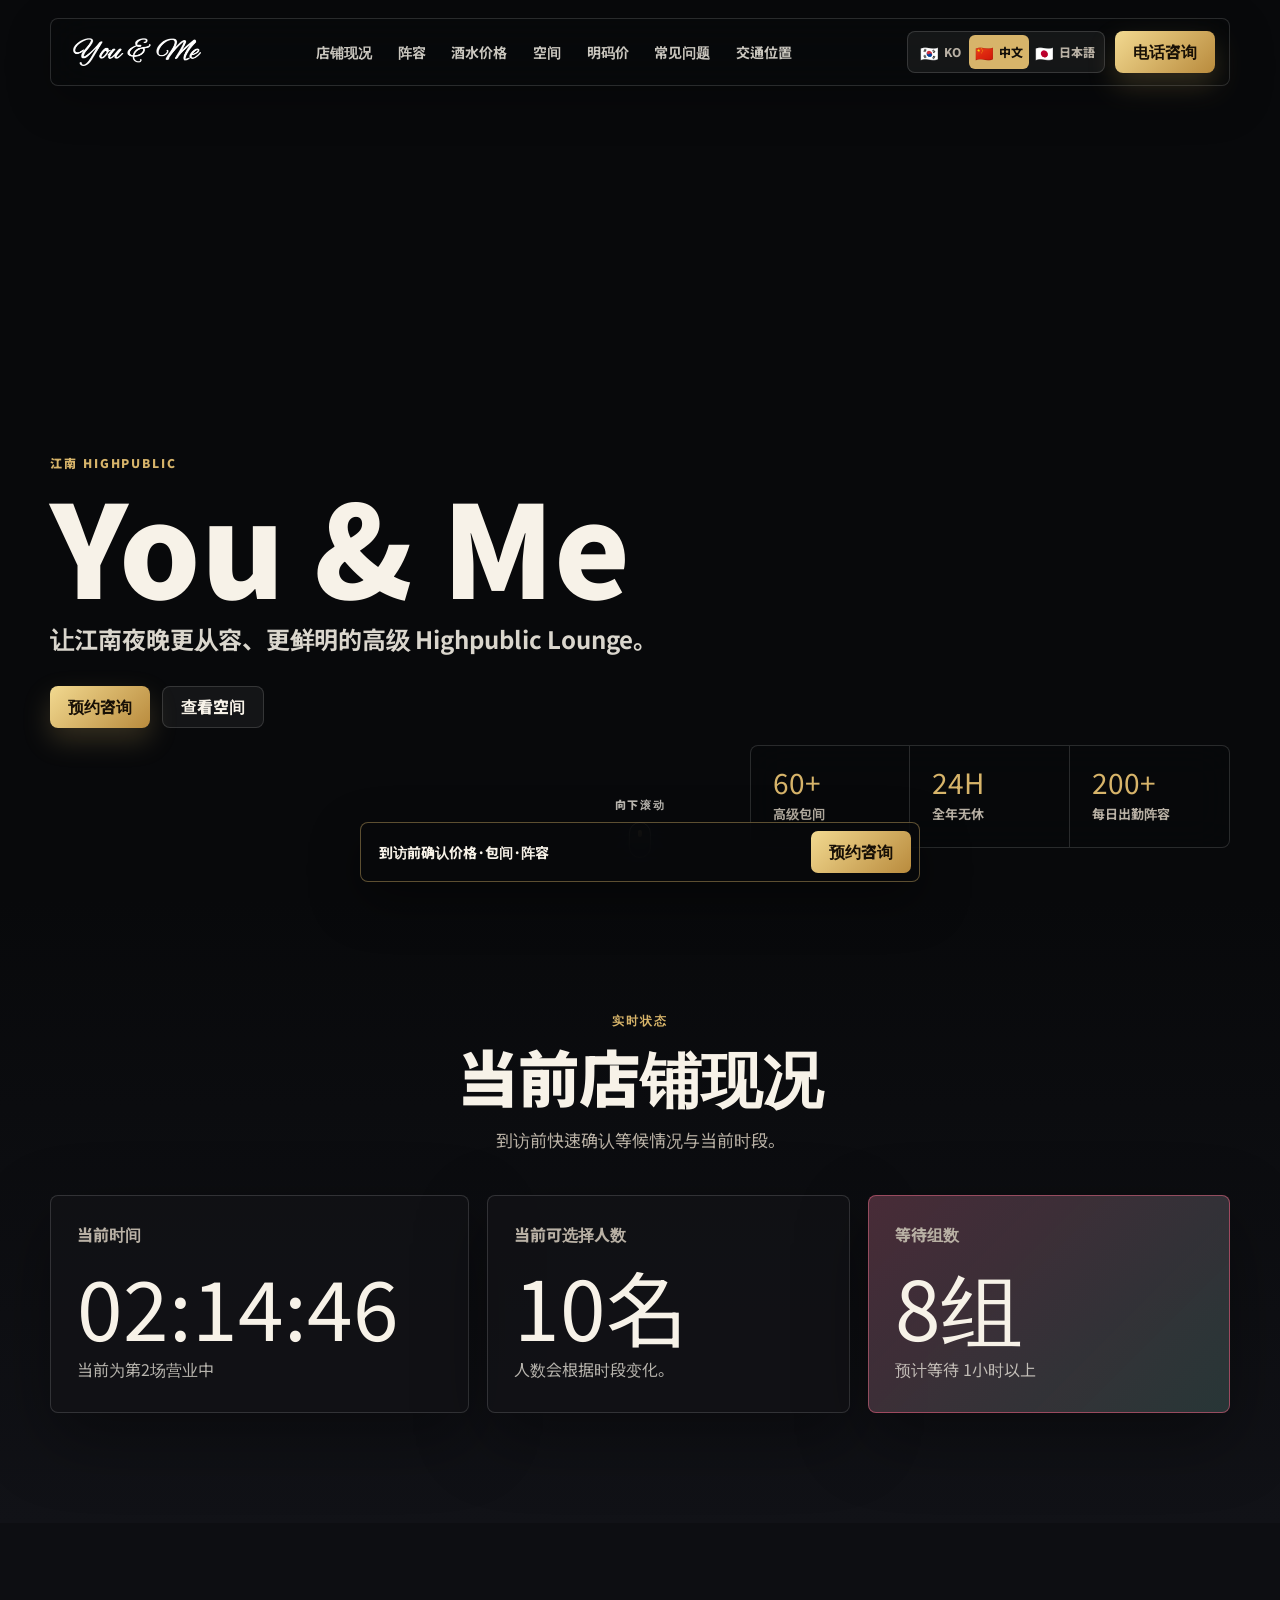
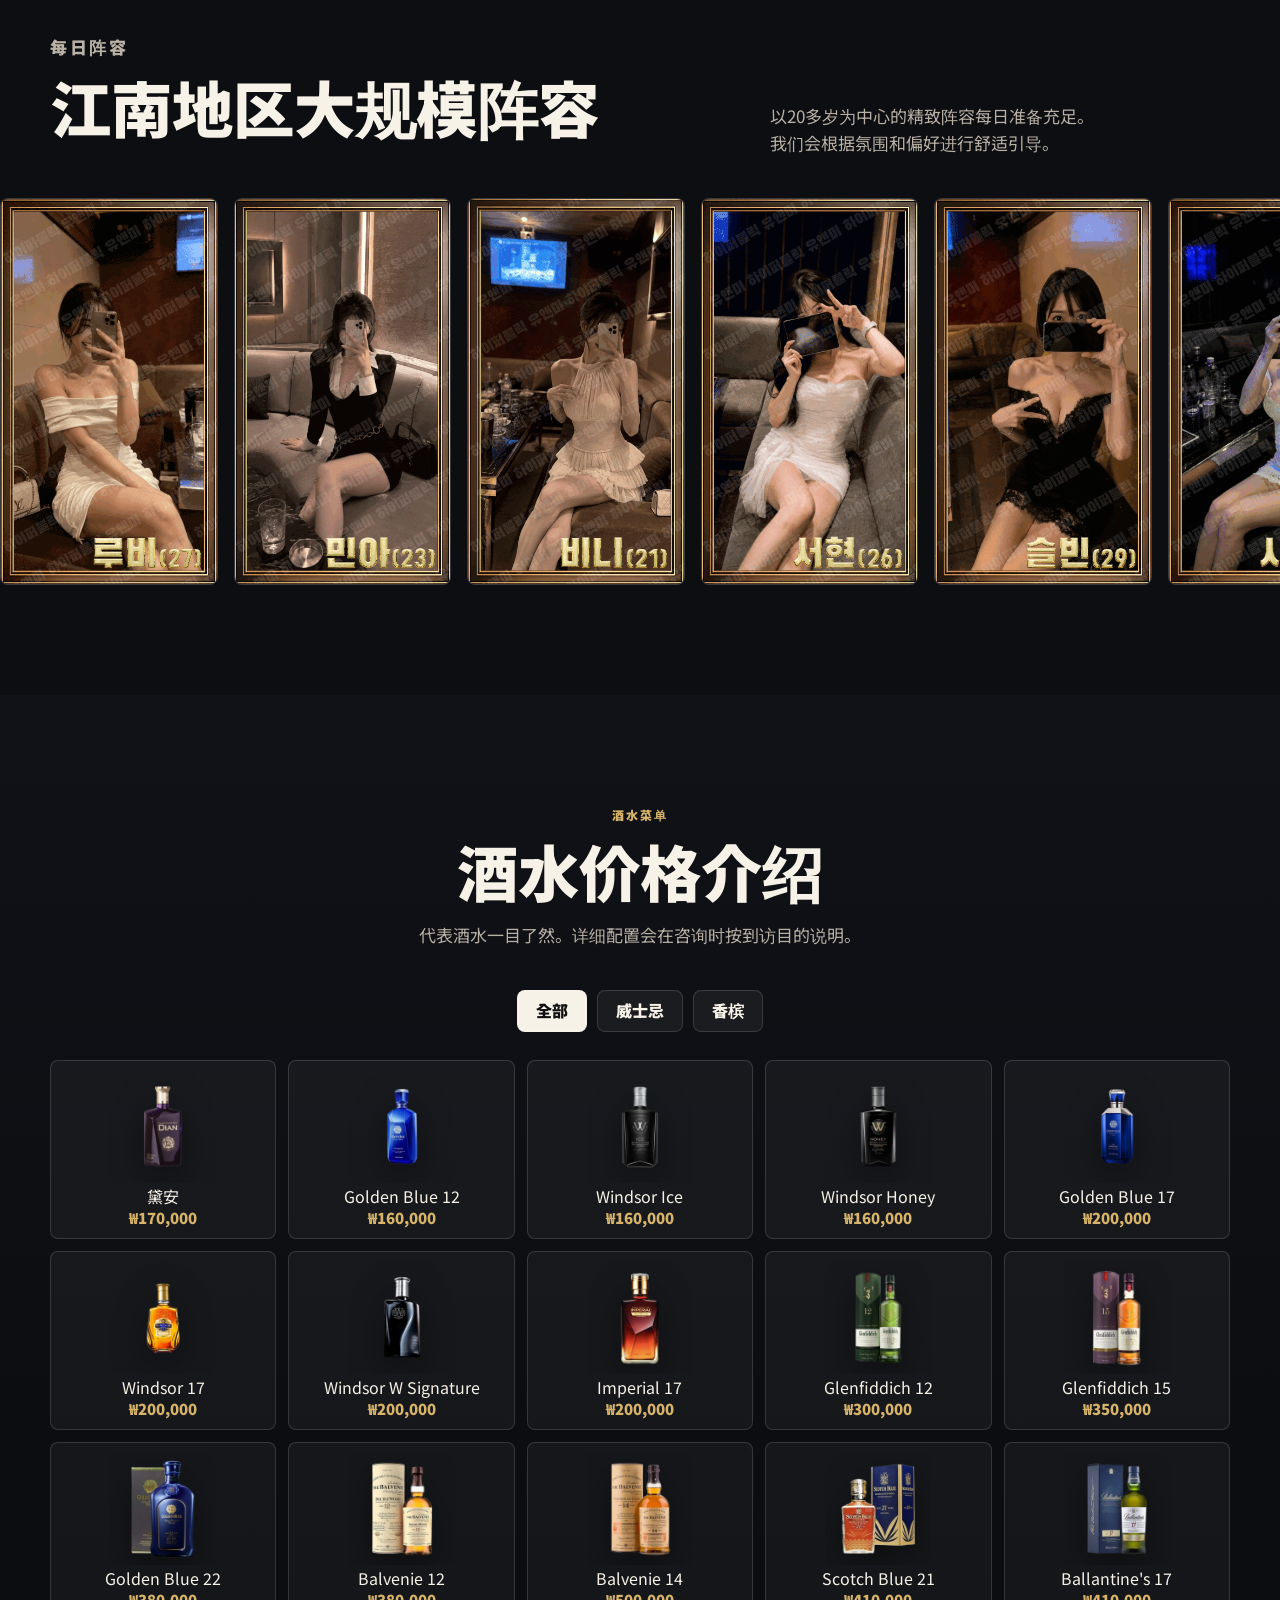
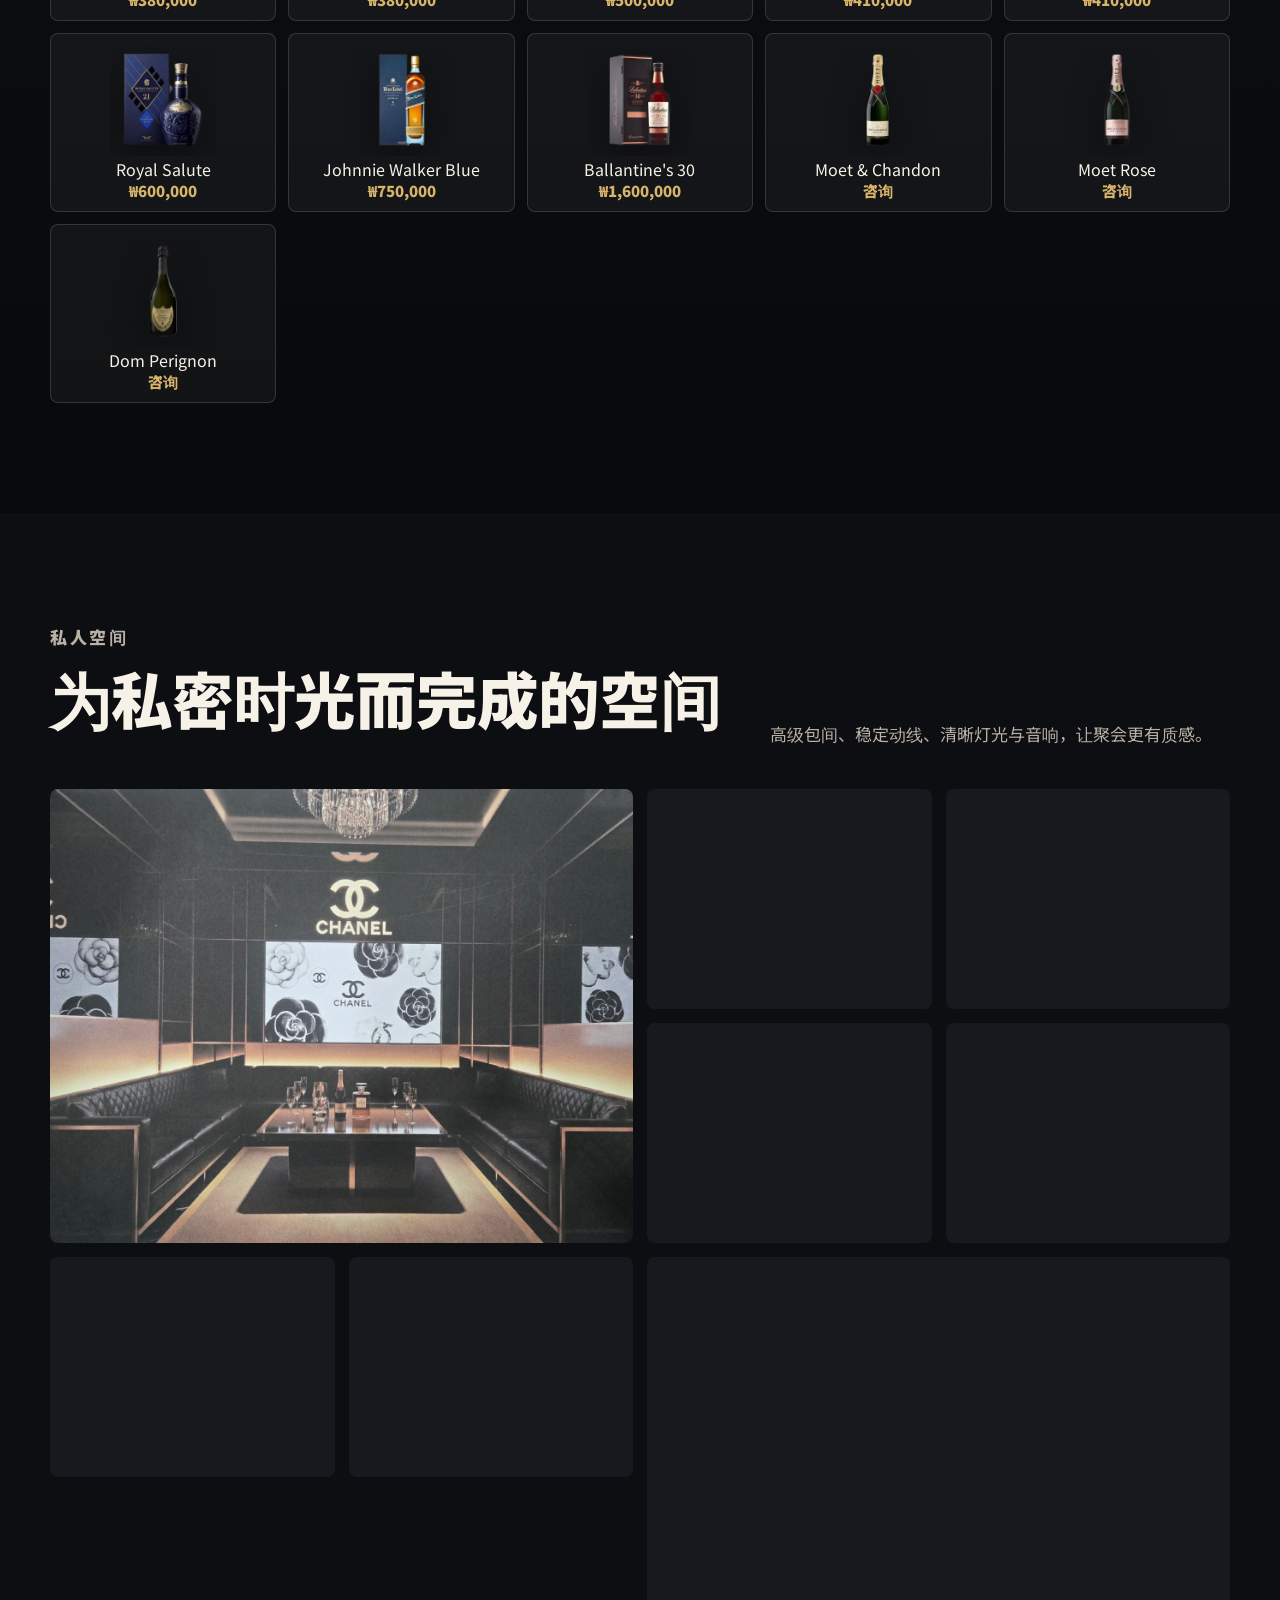
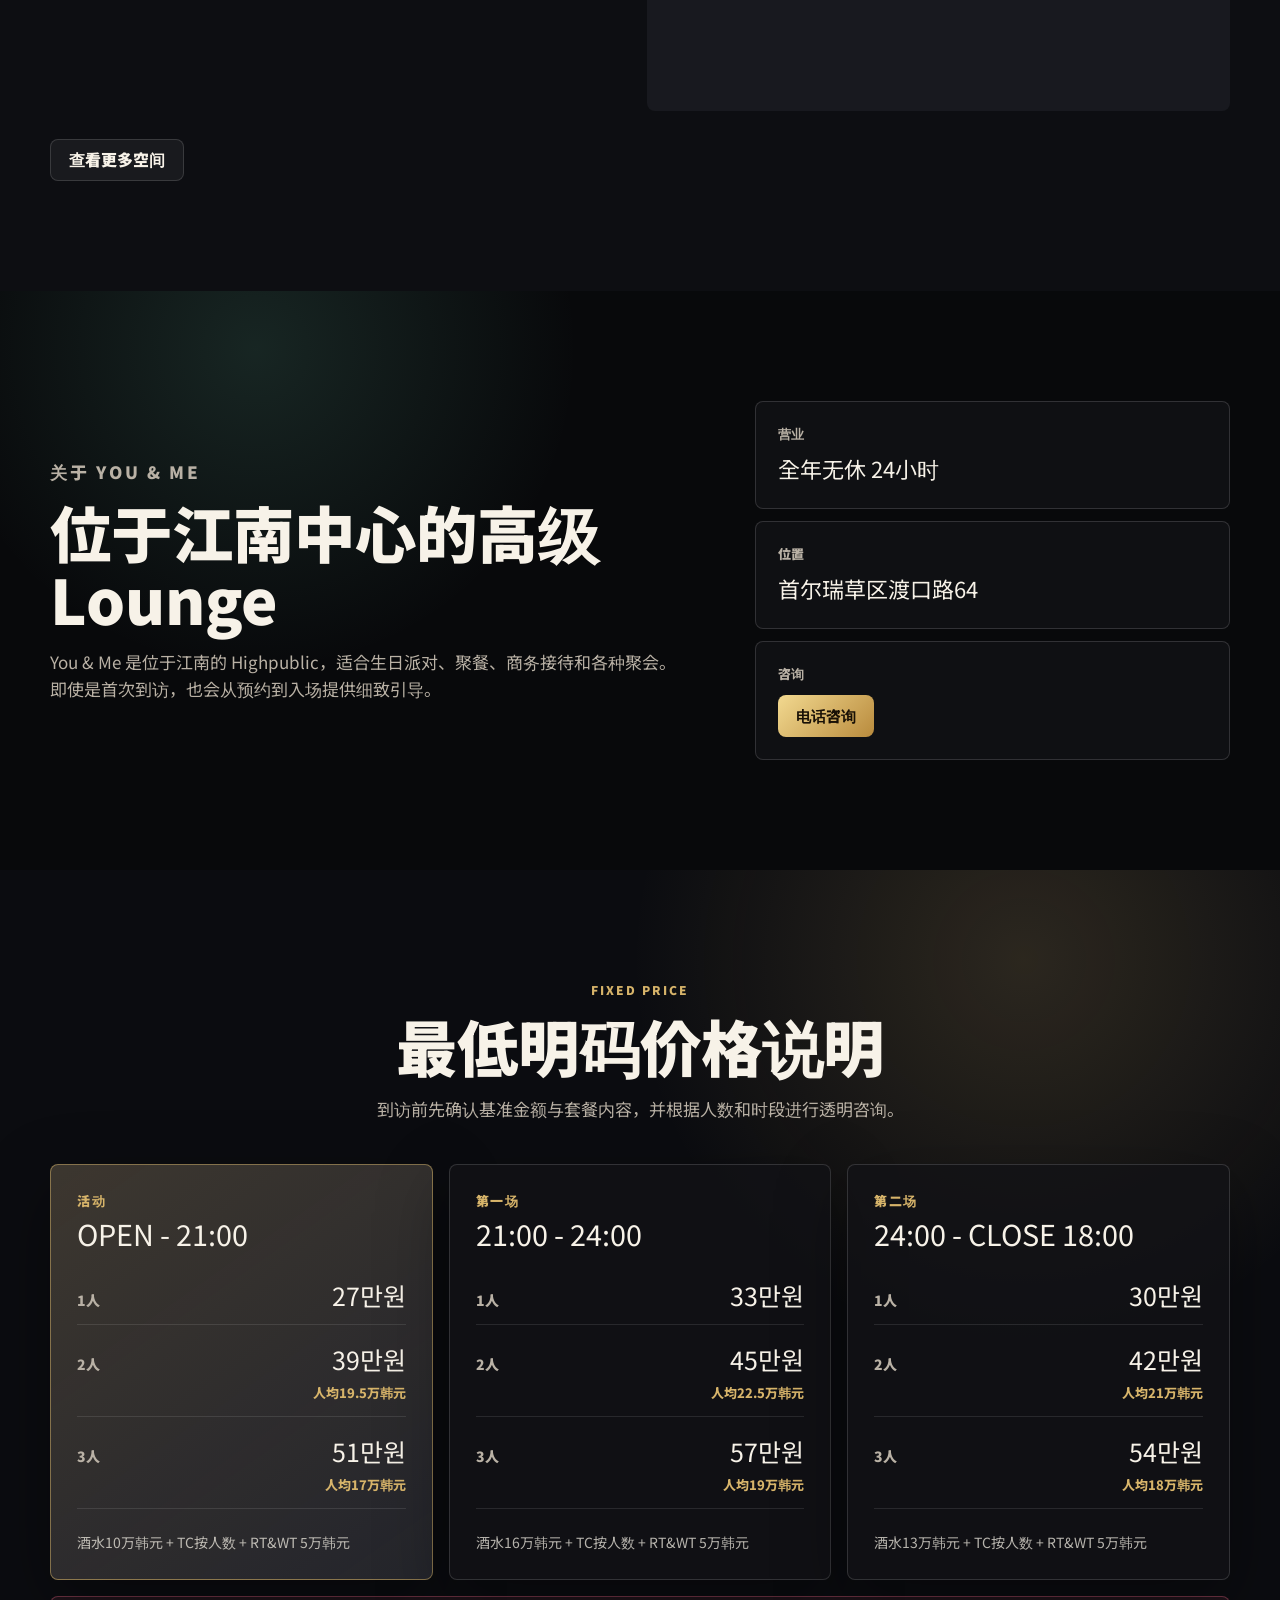
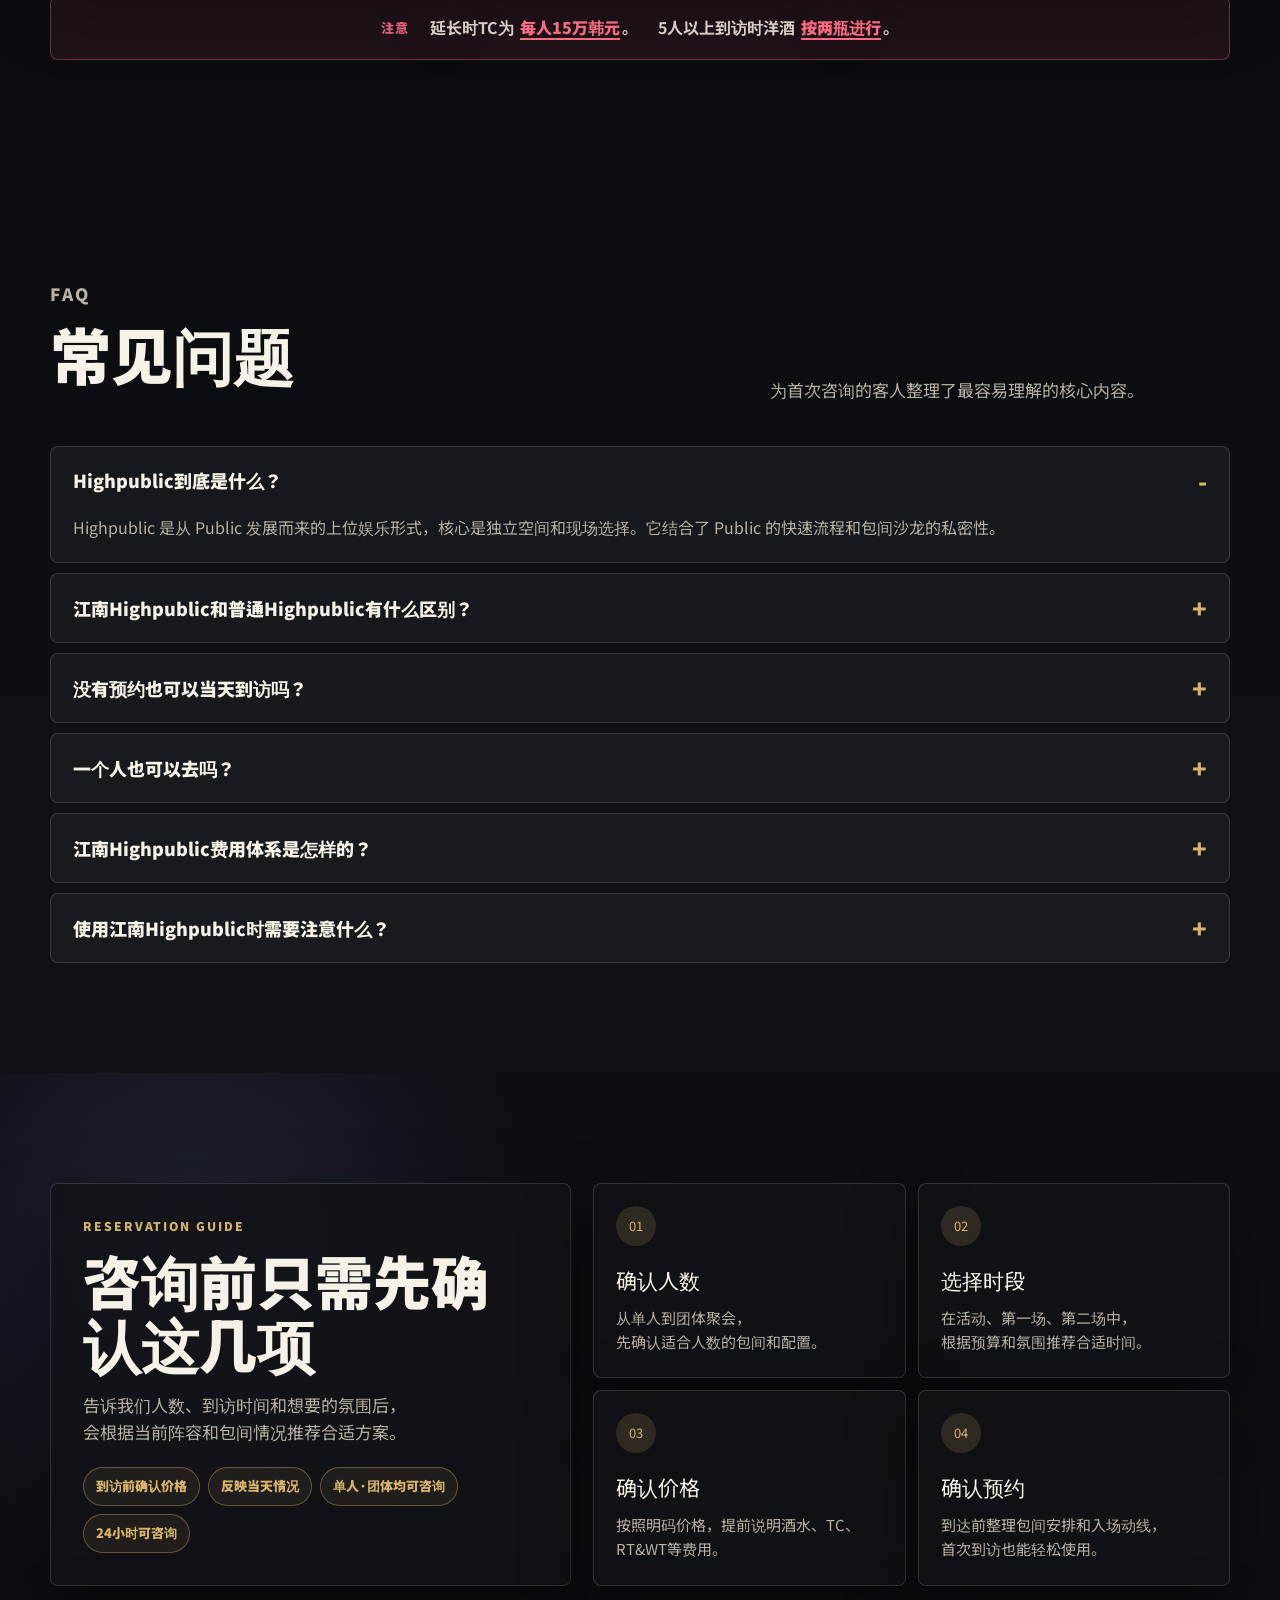
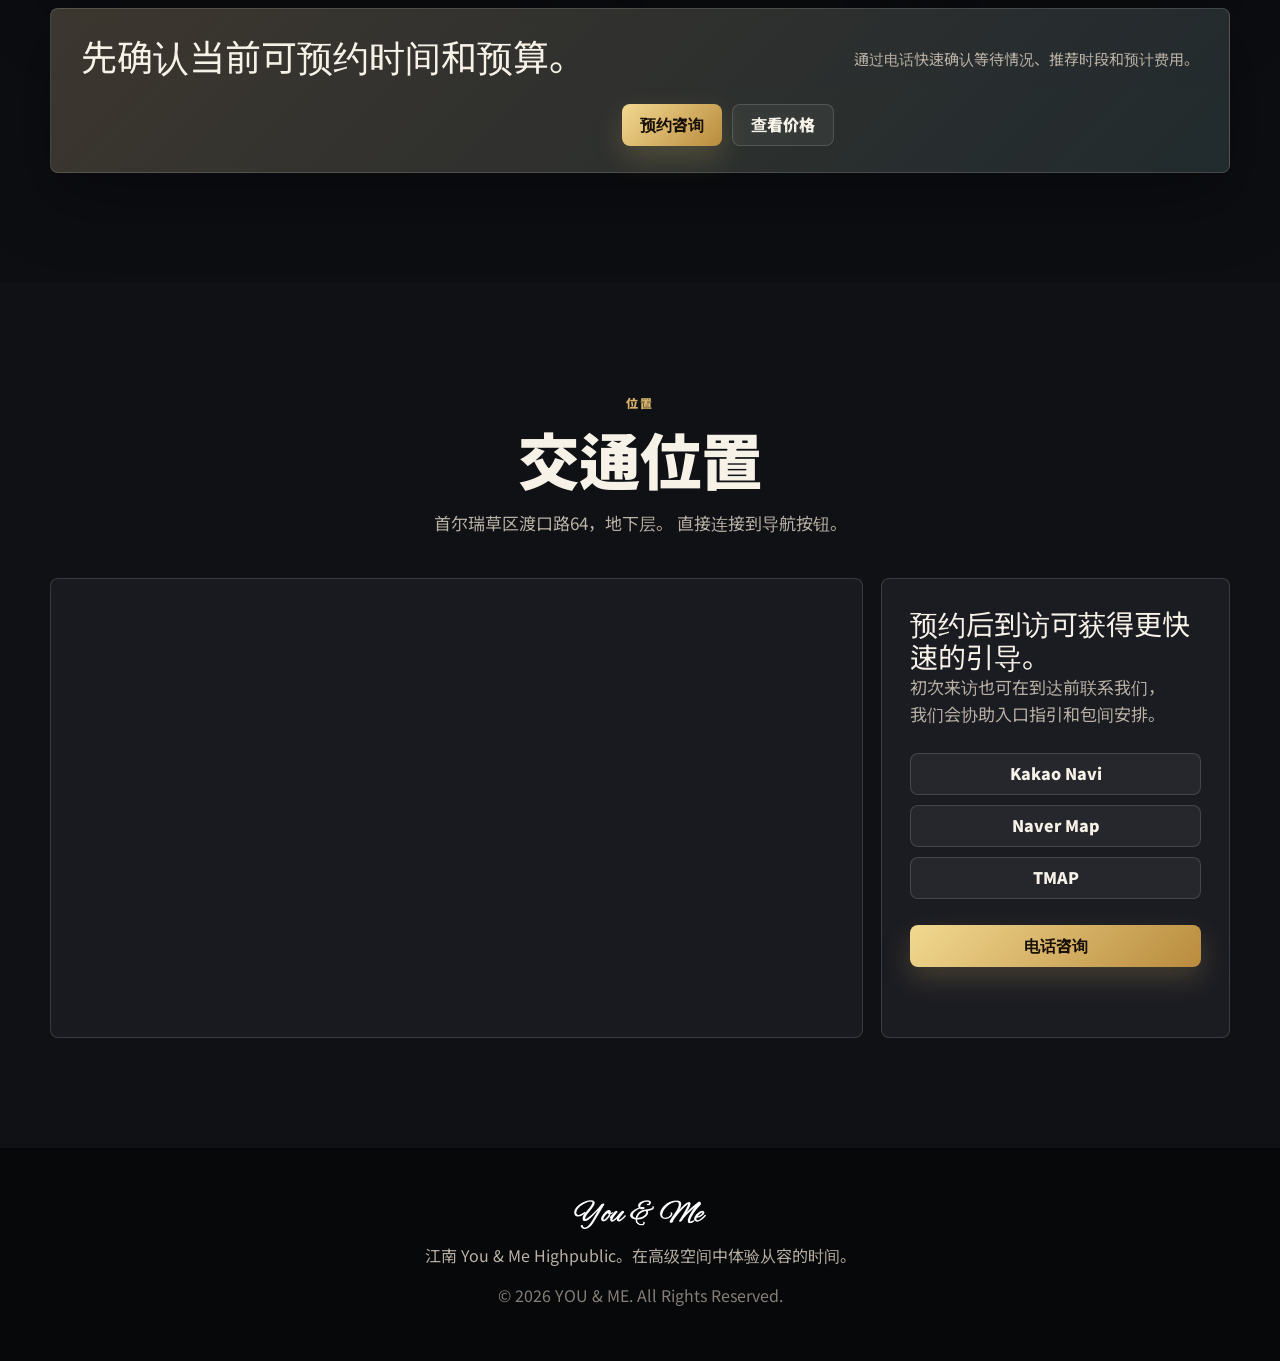
==== commit 9854b143: "edit" ====
--- a/cn/index.html
+++ b/cn/index.html
@@ -99,7 +99,7 @@
   <link rel="apple-touch-icon" sizes="180x180" href="../assets/images/favicon/apple-touch-icon.png" />
   <meta name="apple-mobile-web-app-title" content="You&Me" />
   <link rel="manifest" href="../assets/images/favicon/site.webmanifest" />
-  <script src="../script.js?v=20260702-seo" defer></script>
+  <script src="../script.js?v=20260703-booking" defer></script>
 </head>
 <body>
   <header class="site-header" aria-label="Primary navigation">
@@ -294,6 +294,36 @@
         <details><summary data-i18n="faq.q6">강남하이퍼블릭 이용 시 주의사항은?</summary><p data-i18n="faq.a6">과도한 음주는 자제하시고, 업소 내 규정을 준수해 주세요. 예약 시간을 지키는 것이 원활한 진행에 도움이 되며, 문의 시 정확한 정보를 전달할수록 더 나은 서비스를 받을 수 있습니다.</p></details>
       </div>
     </section>
+
+    <section id="booking" class="booking-section section-pad">
+      <div class="booking-panel">
+        <div class="booking-copy">
+          <p class="eyebrow" data-i18n="booking.eyebrow">Reservation Guide</p>
+          <h2 data-i18n="booking.title">문의 전 이것만 정하면 예약이 빨라집니다</h2>
+          <p data-i18n="booking.desc">인원, 방문 시간, 원하는 분위기만 알려주시면 현재 라인업과 룸 상황 기준으로 가장 편한 구성을 안내드립니다.</p>
+          <div class="booking-trust">
+            <span data-i18n="booking.trust1">방문 전 가격 확인</span>
+            <span data-i18n="booking.trust2">당일 상황 반영</span>
+            <span data-i18n="booking.trust3">1인·단체 모두 상담</span>
+            <span data-i18n="booking.trust4">24시간 문의 가능</span>
+          </div>
+        </div>
+        <div class="booking-steps" aria-label="Reservation steps">
+          <article><b>01</b><h3 data-i18n="booking.step1">인원 확인</h3><p data-i18n="booking.step1Desc">1인 방문부터 단체 모임까지 인원에 맞는 룸과 구성을 먼저 확인합니다.</p></article>
+          <article><b>02</b><h3 data-i18n="booking.step2">시간대 선택</h3><p data-i18n="booking.step2Desc">이벤트, 1부, 2부 중 예산과 분위기에 맞는 시간대를 추천드립니다.</p></article>
+          <article><b>03</b><h3 data-i18n="booking.step3">가격 확인</h3><p data-i18n="booking.step3Desc">정찰제 기준으로 주대, 티씨, RT&amp;WT를 방문 전 먼저 안내합니다.</p></article>
+          <article><b>04</b><h3 data-i18n="booking.step4">예약 확정</h3><p data-i18n="booking.step4Desc">도착 전 룸 배정과 입장 동선을 정리해 처음 방문도 편하게 안내합니다.</p></article>
+        </div>
+        <div class="booking-cta-card">
+          <h3 data-i18n="booking.ctaTitle">지금 가능한 시간과 예산을 먼저 확인하세요.</h3>
+          <p data-i18n="booking.ctaBody">전화 한 번으로 대기 상황, 추천 시간대, 예상 비용까지 빠르게 안내드립니다.</p>
+          <div class="booking-actions">
+            <a class="primary-btn" href="tel:010-4201-1483" data-i18n="booking.ctaPrimary">예약 상담 연결</a>
+            <a class="secondary-btn" href="#price" data-i18n="booking.ctaSecondary">가격표 보기</a>
+          </div>
+        </div>
+      </div>
+    </section>
     <section id="location" class="location-section section-pad">
       <div class="section-head">
         <p class="eyebrow" data-i18n="location.eyebrow">Location</p>
@@ -317,6 +347,10 @@
       </div>
     </section>
   </main>
+  <div class="floating-reserve" aria-label="Quick reservation">
+    <span data-i18n="sticky.copy">방문 전 가격·룸·라인업 확인</span>
+    <a href="tel:010-4201-1483" data-i18n="sticky.cta">예약 상담</a>
+  </div>
 
   <footer class="footer">
     <img src="../assets/images/youandme.png" alt="You & Me" width="488" height="110">
@@ -350,3 +384,4 @@
 
 
 
+
--- a/main.css
+++ b/main.css
@@ -542,6 +542,137 @@
   color: var(--muted);
   font-size: 16px;
 }
+
+.booking-section {
+  background: radial-gradient(circle at 15% 20%, rgba(130, 168, 255, 0.13), transparent 28%), #0d0e12;
+}
+.booking-panel {
+  display: grid;
+  grid-template-columns: minmax(0, 0.9fr) minmax(320px, 1.1fr);
+  gap: 22px;
+  align-items: stretch;
+}
+.booking-copy,
+.booking-cta-card,
+.booking-steps article {
+  border: 1px solid var(--line);
+  border-radius: 8px;
+  background: var(--panel);
+  box-shadow: var(--shadow);
+}
+.booking-copy {
+  display: flex;
+  flex-direction: column;
+  justify-content: center;
+  padding: 32px;
+}
+.booking-copy h2 { font-size: clamp(34px, 4.6vw, 58px); }
+.booking-copy p:not(.eyebrow) { color: var(--muted); font-size: 17px; }
+.booking-trust {
+  display: flex;
+  flex-wrap: wrap;
+  gap: 8px;
+  margin-top: 22px;
+}
+.booking-trust span {
+  padding: 8px 12px;
+  border: 1px solid rgba(215, 180, 106, 0.36);
+  border-radius: 999px;
+  color: var(--gold);
+  background: rgba(215, 180, 106, 0.08);
+  font-size: 13px;
+  font-weight: 900;
+}
+.booking-steps {
+  display: grid;
+  grid-template-columns: repeat(2, minmax(0, 1fr));
+  gap: 12px;
+}
+.booking-steps article {
+  min-height: 190px;
+  padding: 22px;
+}
+.booking-steps b {
+  display: inline-flex;
+  width: 40px;
+  height: 40px;
+  align-items: center;
+  justify-content: center;
+  border-radius: 999px;
+  background: rgba(215, 180, 106, 0.15);
+  color: var(--gold);
+  font-size: 13px;
+}
+.booking-steps h3 {
+  margin: 18px 0 8px;
+  font-size: 21px;
+}
+.booking-steps p,
+.booking-cta-card p {
+  margin-bottom: 0;
+  color: var(--muted);
+  font-size: 15px;
+}
+.booking-cta-card {
+  grid-column: 1 / -1;
+  display: grid;
+  grid-template-columns: minmax(0, 1fr) auto;
+  gap: 20px;
+  align-items: center;
+  padding: 26px 30px;
+  background: linear-gradient(135deg, rgba(215, 180, 106, 0.18), rgba(117, 211, 180, 0.08)), var(--panel-strong);
+}
+.booking-cta-card h3 {
+  margin-bottom: 8px;
+  font-size: clamp(24px, 3vw, 36px);
+  line-height: 1.15;
+}
+.booking-actions {
+  display: flex;
+  gap: 10px;
+  flex-wrap: wrap;
+  justify-content: flex-end;
+}
+.floating-reserve {
+  position: fixed;
+  left: 50%;
+  bottom: 18px;
+  z-index: 80;
+  width: min(560px, calc(100% - 28px));
+  min-height: 58px;
+  display: flex;
+  align-items: center;
+  justify-content: space-between;
+  gap: 12px;
+  padding: 8px 8px 8px 18px;
+  border: 1px solid rgba(215, 180, 106, 0.42);
+  border-radius: 8px;
+  background: rgba(8, 9, 11, 0.86);
+  color: var(--text);
+  transform: translateX(-50%);
+  box-shadow: 0 18px 50px rgba(0, 0, 0, 0.42);
+  backdrop-filter: blur(18px);
+}
+.floating-reserve span {
+  min-width: 0;
+  font-size: 14px;
+  font-weight: 800;
+  overflow: hidden;
+  text-overflow: ellipsis;
+  white-space: nowrap;
+}
+.floating-reserve a {
+  min-height: 42px;
+  display: inline-flex;
+  align-items: center;
+  justify-content: center;
+  padding: 0 18px;
+  border-radius: 7px;
+  background: linear-gradient(135deg, #f2d990, #b98b3d);
+  color: #181006;
+  font-weight: 900;
+  white-space: nowrap;
+}
 .location-section { background: #101115; }
 .location-layout {
   display: grid;
@@ -626,9 +757,10 @@
   .hero-content { padding-bottom: 180px; }
   .hero-panel { left: 24px; right: 24px; bottom: 32px; width: auto; }
   .scroll-cue { display: none; }
-  .split-head, .status-board, .about-section, .price-layout, .location-layout { grid-template-columns: 1fr; }
+  .split-head, .status-board, .about-section, .price-layout, .booking-panel, .booking-cta-card, .location-layout { grid-template-columns: 1fr; }
   .price-card { min-height: auto; }
   .price-card-head strong { font-size: clamp(24px, 6vw, 34px); }
+  .booking-actions { justify-content: flex-start; }
   .bottle-grid { grid-template-columns: repeat(3, minmax(0, 1fr)); }
   .space-gallery { grid-template-columns: repeat(2, minmax(0, 1fr)); grid-auto-rows: 180px; }
 }
@@ -662,6 +794,13 @@
   .map-card { height: 420px; min-height: 420px; }
   .space-gallery { grid-template-columns: 1fr; grid-auto-rows: 230px; }
   .space-item:nth-child(1), .space-item:nth-child(8) { grid-column: auto; grid-row: auto; }
+  .booking-steps { grid-template-columns: 1fr; }
+  .booking-copy, .booking-cta-card, .booking-steps article { padding: 20px; }
+  .booking-actions a { width: 100%; }
+  body { padding-bottom: 76px; }
+  .floating-reserve { bottom: 10px; }
+  .floating-reserve span { font-size: 12px; }
+  .floating-reserve a { padding: 0 14px; }
   .image-modal { padding: 64px 14px; }
   .modal-nav { width: 42px; height: 58px; font-size: 34px; }
 }
@@ -671,3 +810,4 @@
 
 
 
+
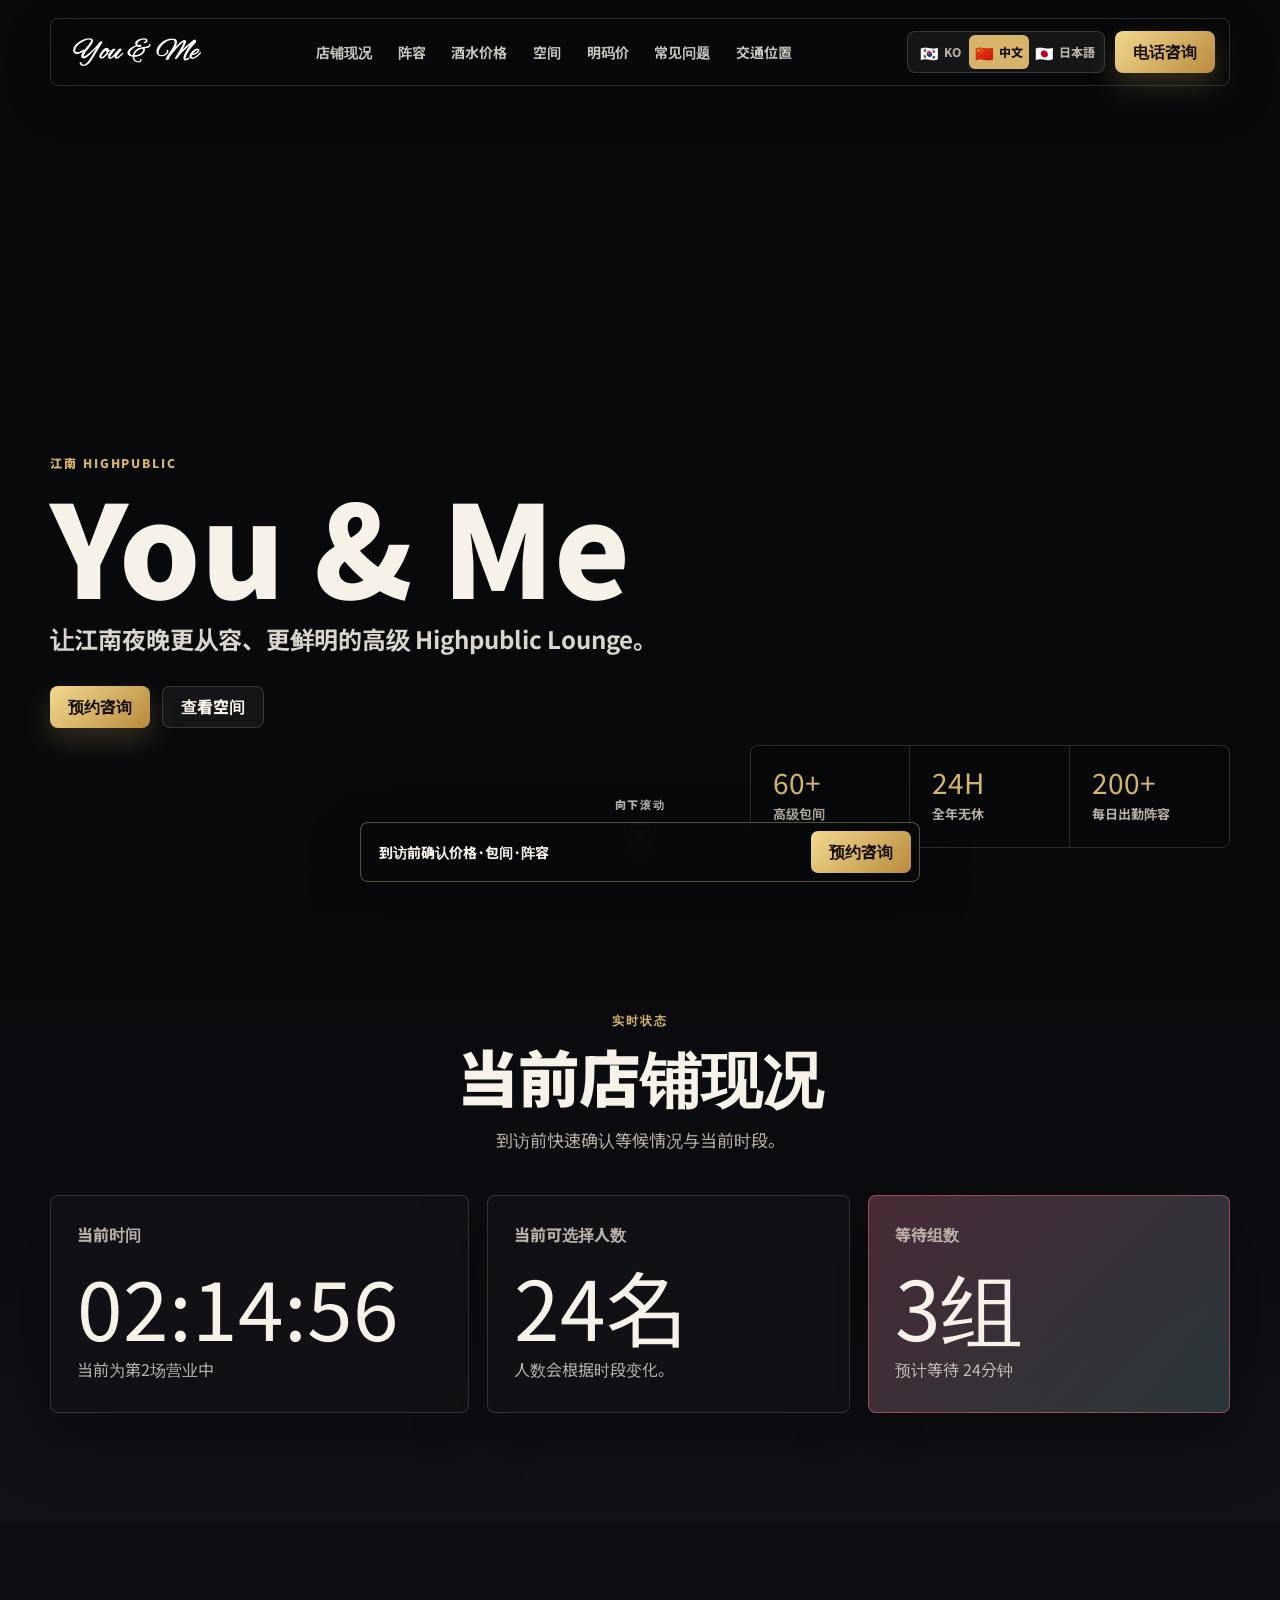
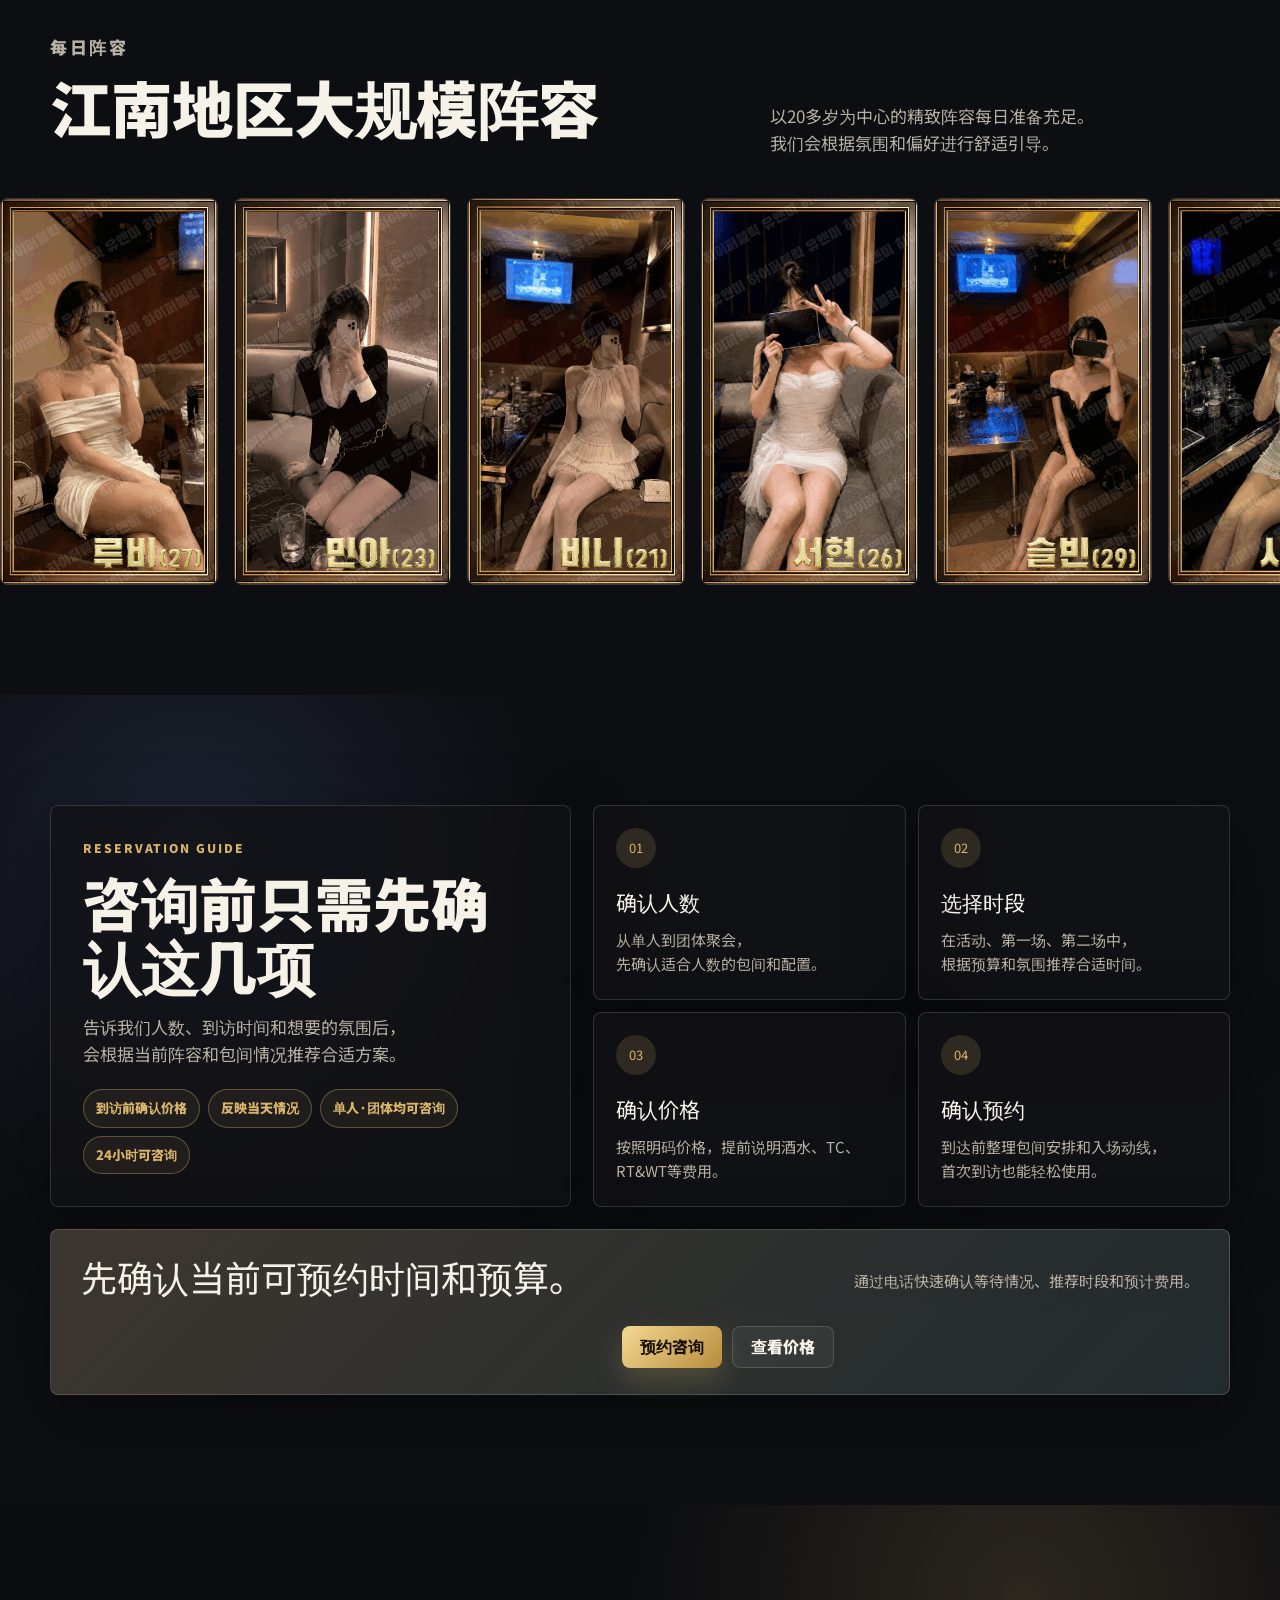
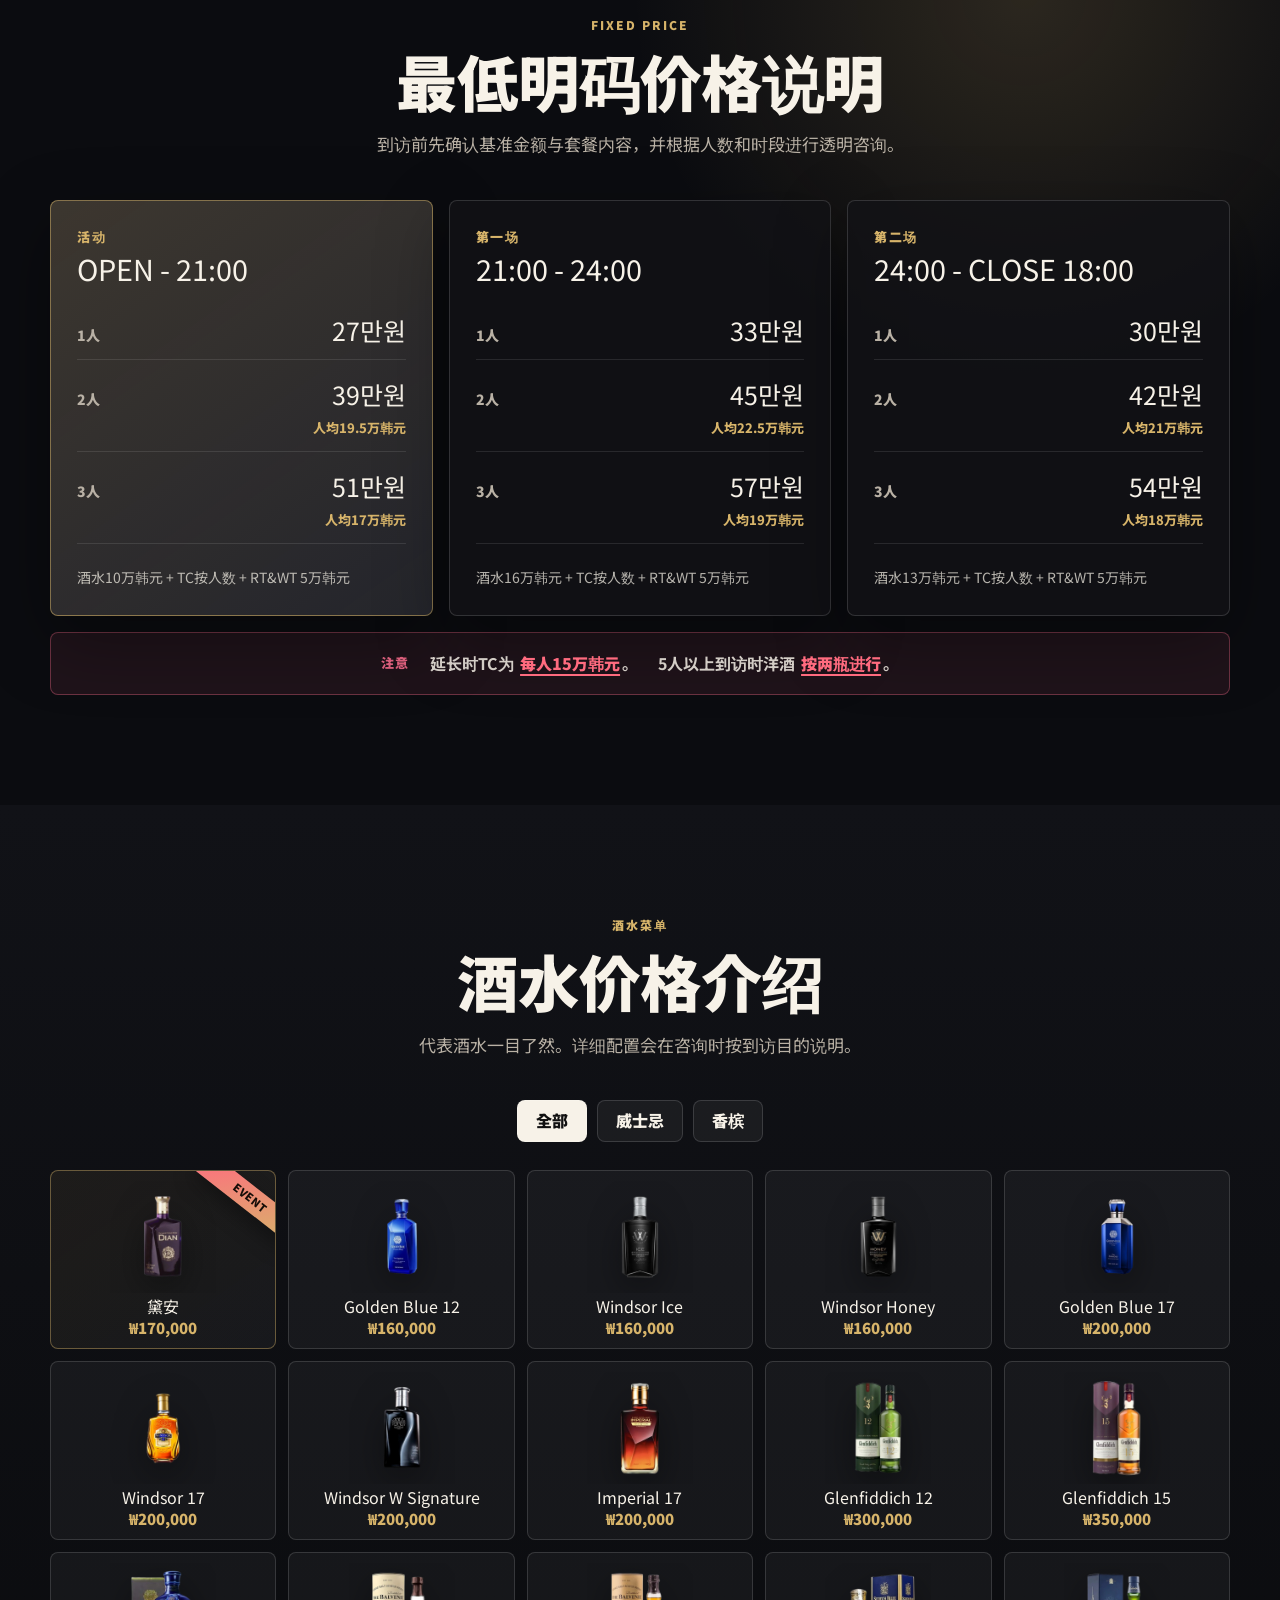
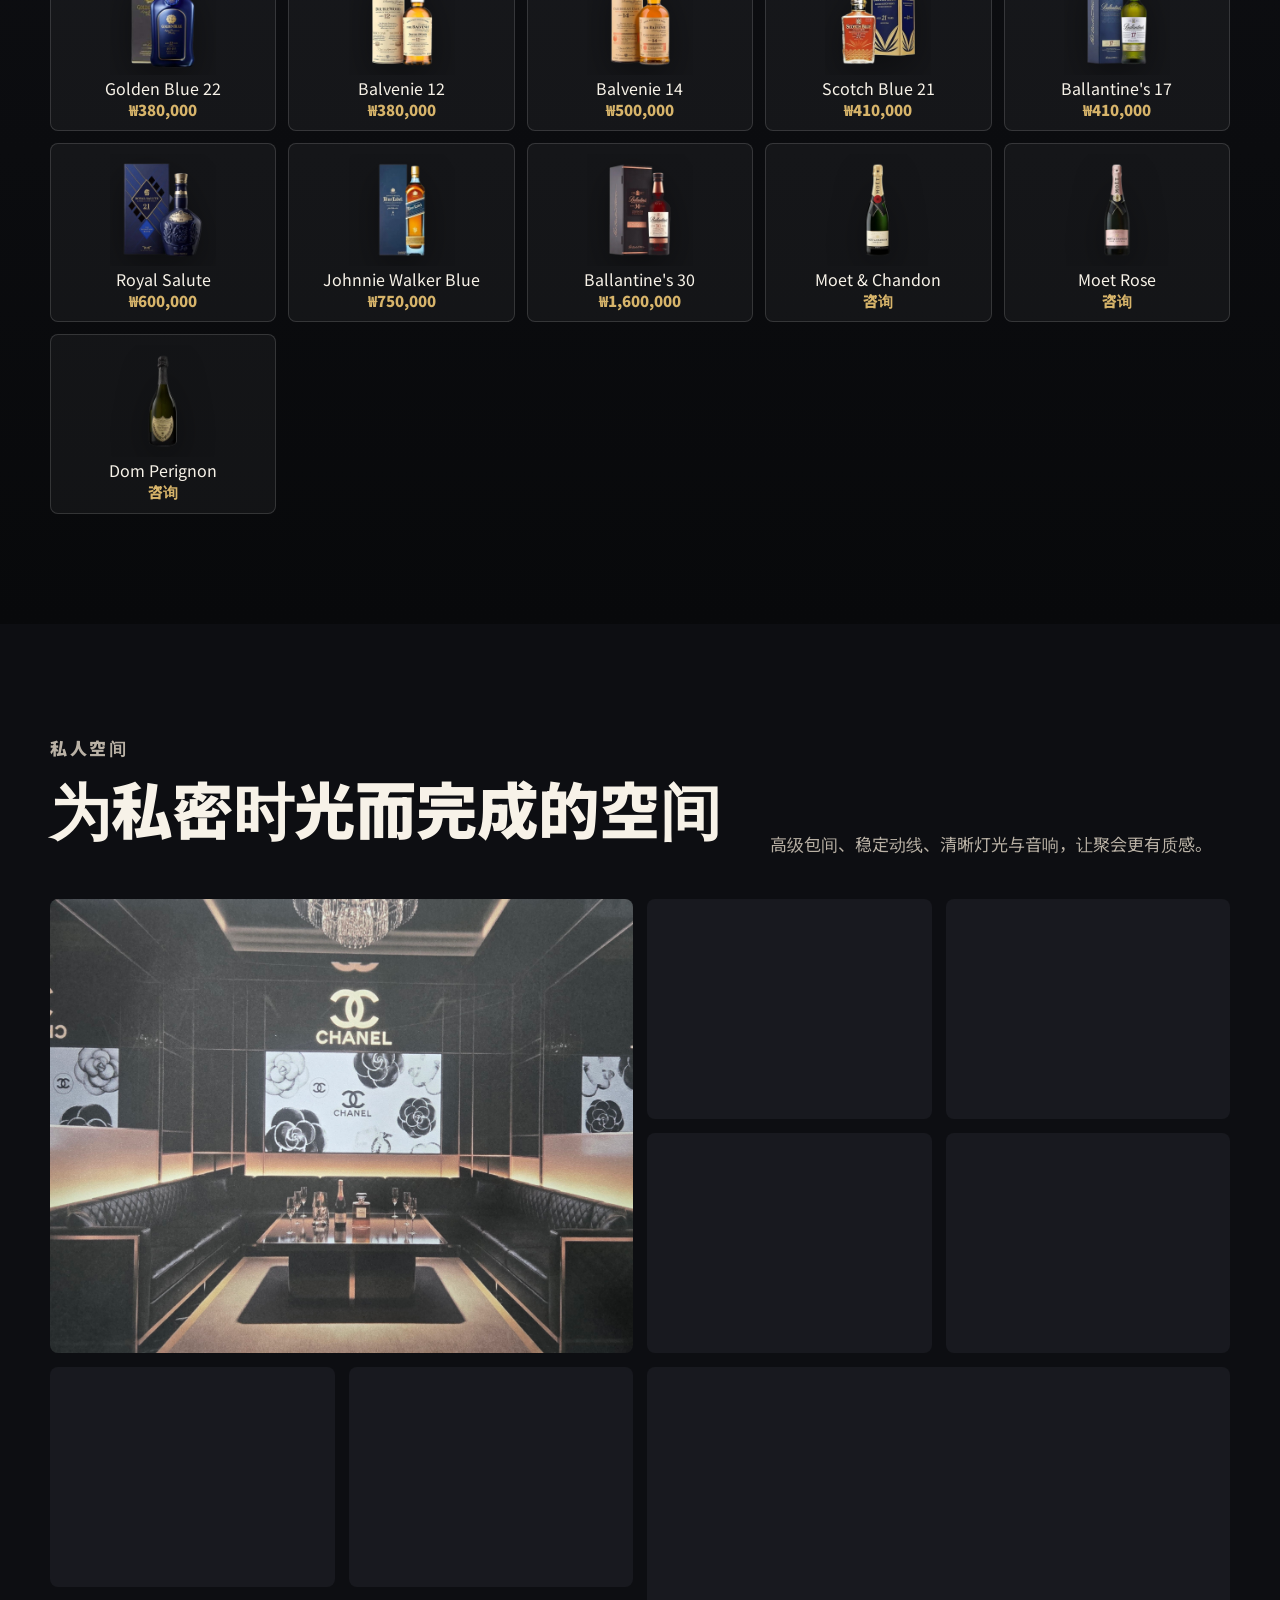
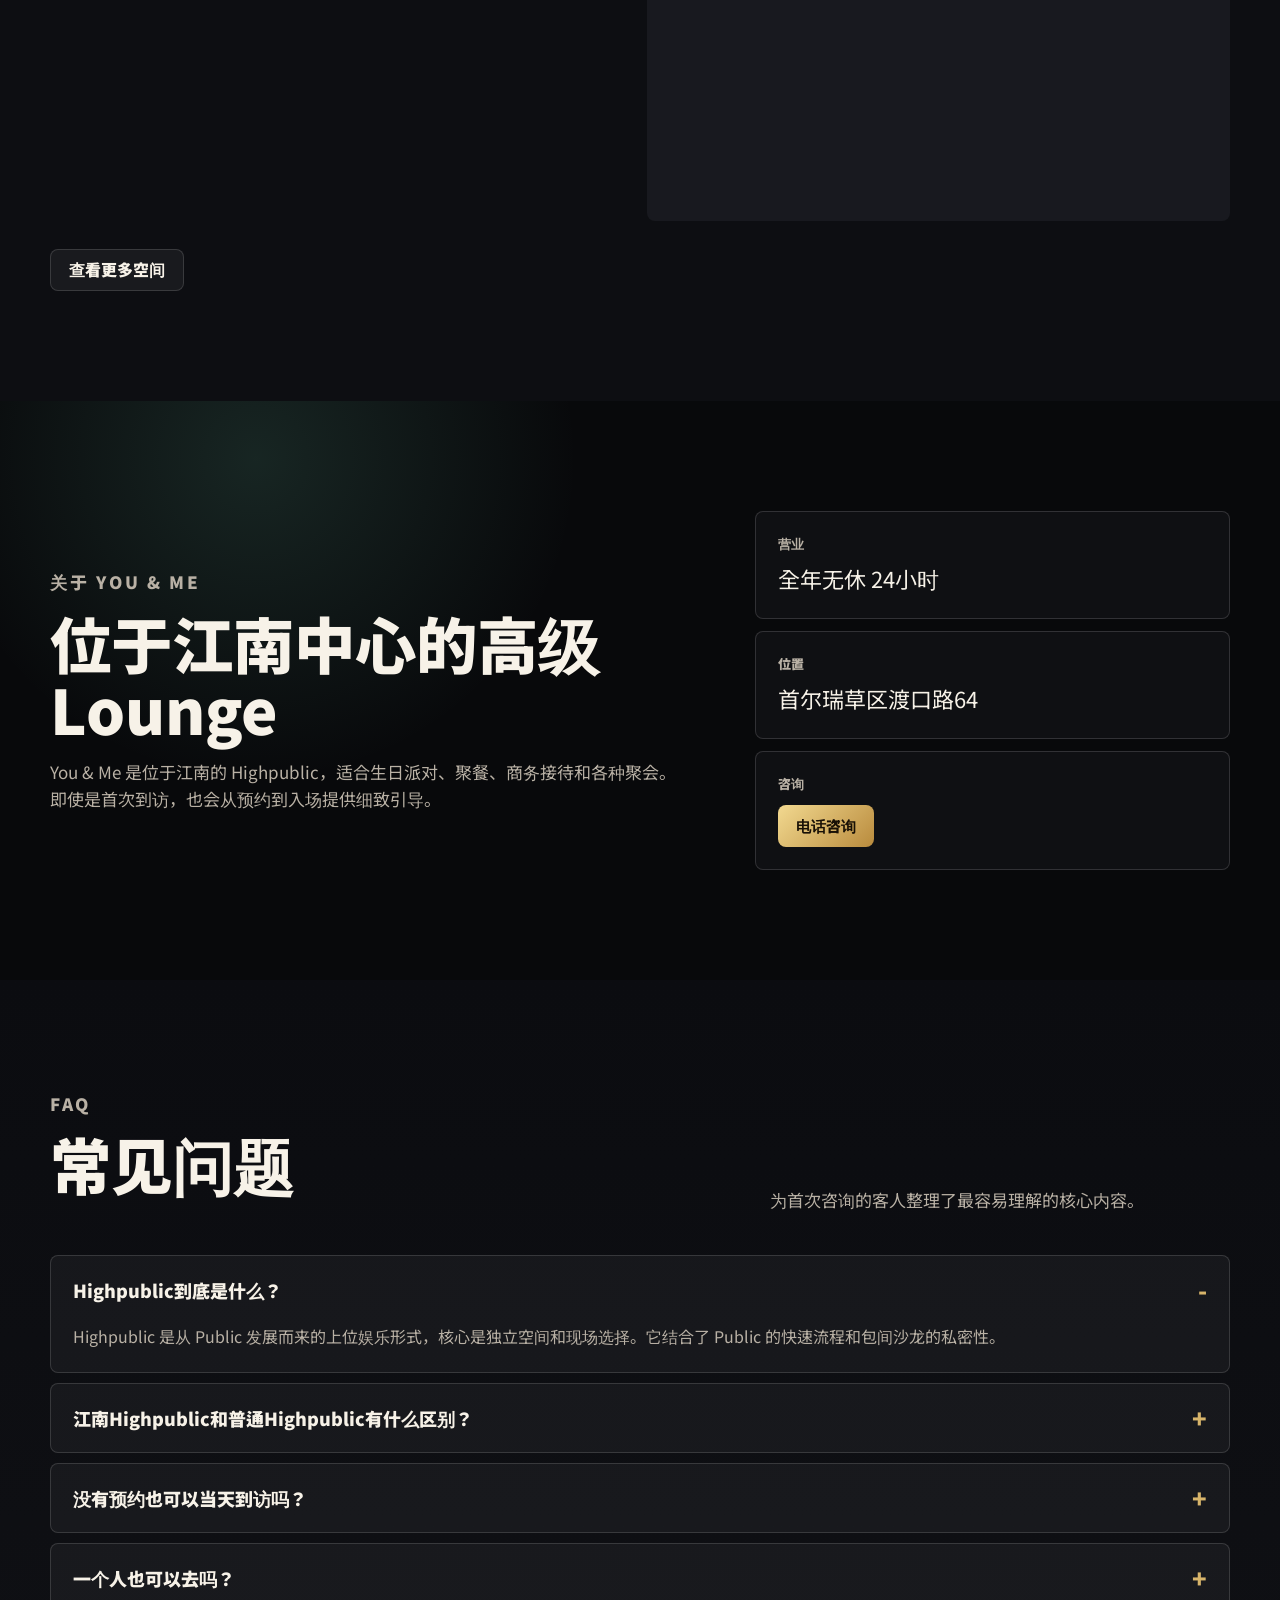
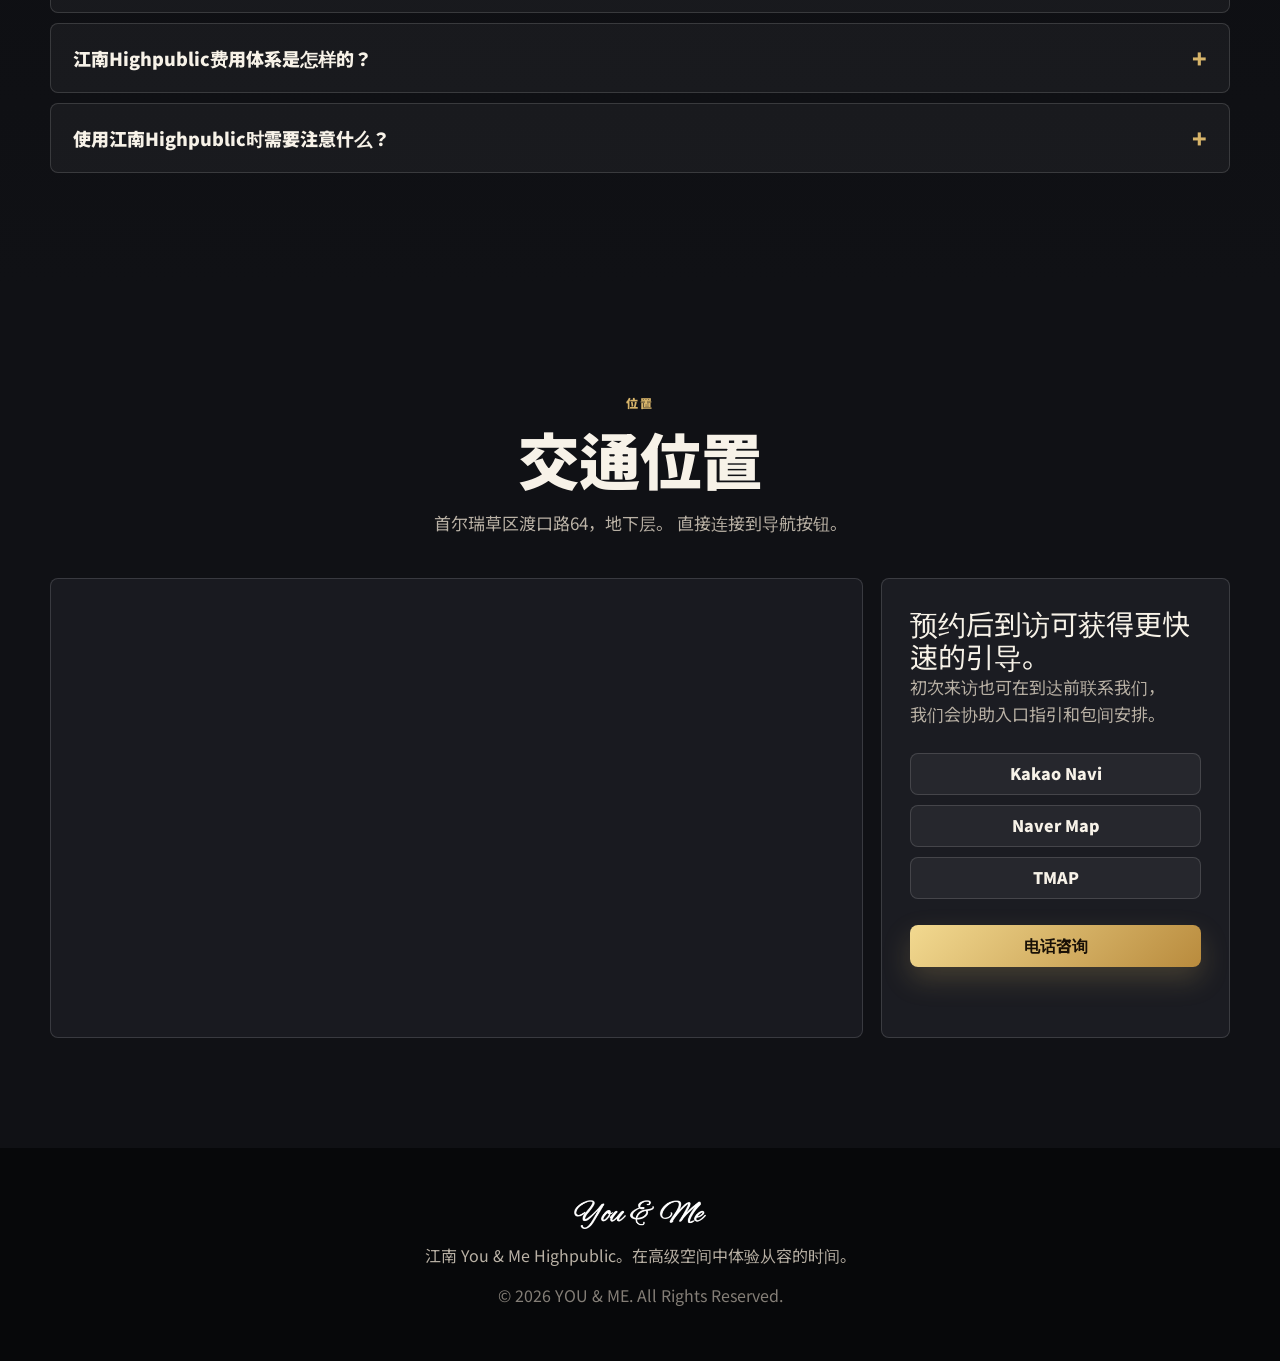
==== commit a43aae5a: "edit section" ====
--- a/cn/index.html
+++ b/cn/index.html
@@ -99,7 +99,7 @@
   <link rel="apple-touch-icon" sizes="180x180" href="../assets/images/favicon/apple-touch-icon.png" />
   <meta name="apple-mobile-web-app-title" content="You&Me" />
   <link rel="manifest" href="../assets/images/favicon/site.webmanifest" />
-  <script src="../script.js?v=20260703-booking" defer></script>
+  <script src="../script.js?v=20260703-event" defer></script>
 </head>
 <body>
   <header class="site-header" aria-label="Primary navigation">
@@ -195,105 +195,6 @@
       <div class="lineup-marquee" id="lineupMarquee" aria-label="Lineup image carousel"></div>
     </section>
 
-    <section id="menu" class="menu-section section-pad">
-      <div class="section-head">
-        <p class="eyebrow" data-i18n="menu.eyebrow">Bottle Menu</p>
-        <h2 data-i18n="menu.title">주류 가격 안내</h2>
-        <p data-i18n="menu.desc">대표 메뉴를 한눈에 확인하세요. 세부 구성은 상담 시 방문 목적에 맞춰 안내드립니다.</p>
-      </div>
-      <div class="menu-toolbar">
-        <button type="button" class="filter-btn active" data-filter="all" data-i18n="menu.all">전체</button>
-        <button type="button" class="filter-btn" data-filter="whisky" data-i18n="menu.whisky">위스키</button>
-        <button type="button" class="filter-btn" data-filter="champagne" data-i18n="menu.champagne">샴페인</button>
-      </div>
-      <div class="bottle-grid" id="bottleGrid"></div>
-    </section>
-
-    <section id="space" class="space-section section-pad">
-      <div class="split-head">
-        <div>
-          <p class="eyebrow" data-i18n="space.eyebrow">Private Space</p>
-          <h2 data-i18n="space.title">프라이빗하게 완성되는 시간</h2>
-        </div>
-        <p data-i18n="space.desc">고급스러운 룸, 안정적인 동선, 선명한 조명과 사운드가 모임의 밀도를 높입니다.</p>
-      </div>
-      <div class="space-gallery" id="spaceGallery"></div>
-      <button type="button" class="more-btn" id="galleryToggle" data-i18n="space.more">공간 더 보기</button>
-    </section>
-
-    <section class="about-section section-pad">
-      <div class="about-copy">
-        <p class="eyebrow" data-i18n="about.eyebrow">About You & Me</p>
-        <h2 data-i18n="about.title">강남 중심에서 만나는 프리미엄 라운지</h2>
-        <p data-i18n="about.body">유앤미는 생일파티, 회식, 접대, 각종 모임까지 목적에 맞는 룸과 서비스를 갖춘 강남 하이퍼블릭입니다. 처음 방문하시는 분도 편안하게 즐기실 수 있도록 예약부터 입장까지 세심하게 안내합니다.</p>
-      </div>
-      <div class="about-facts">
-        <div><span data-i18n="about.fact1Label">운영</span><strong data-i18n="about.fact1">연중무휴 24시간</strong></div>
-        <div><span data-i18n="about.fact2Label">위치</span><strong data-i18n="about.fact2">서울 서초구 나루터로 64</strong></div>
-        <div><span data-i18n="about.fact3Label">문의</span><a class="about-call-btn" href="tel:010-4201-1483" data-i18n="common.call">전화 문의</a></div>
-      </div>
-    </section>
-
-
-    <section id="price" class="price-section section-pad">
-      <div class="section-head">
-        <p class="eyebrow" data-i18n="price.eyebrow">Fixed Price</p>
-        <h2 data-i18n="price.title">최저가 정찰제 안내</h2>
-        <p data-i18n="price.desc">방문 전 기준 금액과 구성 내용을 먼저 확인하고, 인원과 시간대에 맞춰 투명하게 상담드립니다.</p>
-      </div>
-      <div class="price-layout">
-        <article class="price-card featured-price">
-          <div class="price-card-head"><span data-i18n="price.event">이벤트</span><strong data-i18n="price.eventTime">OPEN - 21:00</strong></div>
-          <div class="price-rows">
-            <div><span data-i18n="price.one">1인</span><strong>27만원</strong></div>
-            <div><span data-i18n="price.two">2인</span><strong>39만원</strong><em data-i18n="price.per2Event">인당 19.5만원</em></div>
-            <div><span data-i18n="price.three">3인</span><strong>51만원</strong><em data-i18n="price.per3Event">인당 17만원</em></div>
-          </div>
-          <p data-i18n="price.eventBase">주대 10만원 + 티씨 인원별 + RT&amp;WT 5만원</p>
-        </article>
-        <article class="price-card">
-          <div class="price-card-head"><span data-i18n="price.first">1부</span><strong data-i18n="price.firstTime">21:00 - 24:00</strong></div>
-          <div class="price-rows">
-            <div><span data-i18n="price.one">1인</span><strong>33만원</strong></div>
-            <div><span data-i18n="price.two">2인</span><strong>45만원</strong><em data-i18n="price.per2First">인당 22.5만원</em></div>
-            <div><span data-i18n="price.three">3인</span><strong>57만원</strong><em data-i18n="price.per3First">인당 19만원</em></div>
-          </div>
-          <p data-i18n="price.firstBase">주대 16만원 + 티씨 인원별 + RT&amp;WT 5만원</p>
-        </article>
-        <article class="price-card">
-          <div class="price-card-head"><span data-i18n="price.second">2부</span><strong data-i18n="price.secondTime">24:00 - CLOSE 18:00</strong></div>
-          <div class="price-rows">
-            <div><span data-i18n="price.one">1인</span><strong>30만원</strong></div>
-            <div><span data-i18n="price.two">2인</span><strong>42만원</strong><em data-i18n="price.per2Second">인당 21만원</em></div>
-            <div><span data-i18n="price.three">3인</span><strong>54만원</strong><em data-i18n="price.per3Second">인당 18만원</em></div>
-          </div>
-          <p data-i18n="price.secondBase">주대 13만원 + 티씨 인원별 + RT&amp;WT 5만원</p>
-        </article>
-      </div>
-      <div class="price-notice" role="note">
-        <strong data-i18n="price.noticePrefix">주의</strong>
-        <p><span data-i18n="price.notice1Before">연장시 티씨는 </span><mark data-i18n="price.notice1Mark">인당 15만원</mark><span data-i18n="price.notice1After"> 입니다.</span></p>
-        <p><span data-i18n="price.notice2Before">5명 이상 오실 경우 양주 </span><mark data-i18n="price.notice2Mark">두병 진행</mark><span data-i18n="price.notice2After">입니다.</span></p>
-      </div>
-    </section>
-
-    <section id="faq" class="faq-section section-pad">
-      <div class="split-head">
-        <div>
-          <p class="eyebrow" data-i18n="faq.eyebrow">FAQ</p>
-          <h2 data-i18n="faq.title">자주 묻는 질문</h2>
-        </div>
-        <p data-i18n="faq.desc">처음 문의하시는 분들도 바로 이해할 수 있도록 핵심만 정리했습니다.</p>
-      </div>
-      <div class="faq-list">
-        <details open><summary data-i18n="faq.q1">하이퍼블릭이란 정확히 무엇인가요?</summary><p data-i18n="faq.a1">하이퍼블릭은 퍼블릭에서 발전한 상위 형태의 엔터테인먼트로, 독립 공간 기반의 즉석 선택이 핵심입니다. 퍼블릭의 빠른 진행과 룸싸롱의 프라이빗함이 결합된 구조입니다.</p></details>
-        <details><summary data-i18n="faq.q2">강남하이퍼블릭과 일반 하이퍼블릭의 차이는?</summary><p data-i18n="faq.a2">강남하이퍼블릭은 강남 지역 특성상 외모 수준, 서비스 품질, 프리미엄 분위기가 한층 강합니다. 업소별 스타일 분화도 더 뚜렷하며, 선택 폭이 넓은 것이 특징입니다.</p></details>
-        <details><summary data-i18n="faq.q3">예약 없이 당일 방문 가능한가요?</summary><p data-i18n="faq.a3">당일 문의 후 입장이 가능한 경우가 많습니다. 다만 주말이나 심야 시간대는 사전 문의가 유리하며, 대기 여부를 미리 확인하는 것을 권장합니다.</p></details>
-        <details><summary data-i18n="faq.q4">혼자 방문해도 되나요?</summary><p data-i18n="faq.a4">네, 1:1 매칭 구조이므로 단독 방문도 전혀 문제없습니다. 단독 고객 비율도 상당히 높은 편이며, 부담 없이 이용 가능합니다.</p></details>
-        <details><summary data-i18n="faq.q5">강남하이퍼블릭 요금 체계는 어떻게 되나요?</summary><p data-i18n="faq.a5">업소마다 다르지만 일반적으로 주대와 60분 단위 이용 요금으로 구성됩니다. 웹 예약 이벤트 시 할인이 적용될 수 있으며, 정확한 요금은 전담 채널을 통해 확인 가능합니다.</p></details>
-        <details><summary data-i18n="faq.q6">강남하이퍼블릭 이용 시 주의사항은?</summary><p data-i18n="faq.a6">과도한 음주는 자제하시고, 업소 내 규정을 준수해 주세요. 예약 시간을 지키는 것이 원활한 진행에 도움이 되며, 문의 시 정확한 정보를 전달할수록 더 나은 서비스를 받을 수 있습니다.</p></details>
-      </div>
-    </section>
 
     <section id="booking" class="booking-section section-pad">
       <div class="booking-panel">
@@ -322,6 +223,107 @@
             <a class="secondary-btn" href="#price" data-i18n="booking.ctaSecondary">가격표 보기</a>
           </div>
         </div>
+      </div>
+    </section>
+
+
+
+    <section id="price" class="price-section section-pad">
+      <div class="section-head">
+        <p class="eyebrow" data-i18n="price.eyebrow">Fixed Price</p>
+        <h2 data-i18n="price.title">최저가 정찰제 안내</h2>
+        <p data-i18n="price.desc">방문 전 기준 금액과 구성 내용을 먼저 확인하고, 인원과 시간대에 맞춰 투명하게 상담드립니다.</p>
+      </div>
+      <div class="price-layout">
+        <article class="price-card featured-price">
+          <div class="price-card-head"><span data-i18n="price.event">이벤트</span><strong data-i18n="price.eventTime">OPEN - 21:00</strong></div>
+          <div class="price-rows">
+            <div><span data-i18n="price.one">1인</span><strong>27만원</strong></div>
+            <div><span data-i18n="price.two">2인</span><strong>39만원</strong><em data-i18n="price.per2Event">인당 19.5만원</em></div>
+            <div><span data-i18n="price.three">3인</span><strong>51만원</strong><em data-i18n="price.per3Event">인당 17만원</em></div>
+          </div>
+          <p data-i18n="price.eventBase">주대 10만원 + 티씨 인원별 + RT&amp;WT 5만원</p>
+        </article>
+        <article class="price-card">
+          <div class="price-card-head"><span data-i18n="price.first">1부</span><strong data-i18n="price.firstTime">21:00 - 24:00</strong></div>
+          <div class="price-rows">
+            <div><span data-i18n="price.one">1인</span><strong>33만원</strong></div>
+            <div><span data-i18n="price.two">2인</span><strong>45만원</strong><em data-i18n="price.per2First">인당 22.5만원</em></div>
+            <div><span data-i18n="price.three">3인</span><strong>57만원</strong><em data-i18n="price.per3First">인당 19만원</em></div>
+          </div>
+          <p data-i18n="price.firstBase">주대 16만원 + 티씨 인원별 + RT&amp;WT 5만원</p>
+        </article>
+        <article class="price-card">
+          <div class="price-card-head"><span data-i18n="price.second">2부</span><strong data-i18n="price.secondTime">24:00 - CLOSE 18:00</strong></div>
+          <div class="price-rows">
+            <div><span data-i18n="price.one">1인</span><strong>30만원</strong></div>
+            <div><span data-i18n="price.two">2인</span><strong>42만원</strong><em data-i18n="price.per2Second">인당 21만원</em></div>
+            <div><span data-i18n="price.three">3인</span><strong>54만원</strong><em data-i18n="price.per3Second">인당 18만원</em></div>
+          </div>
+          <p data-i18n="price.secondBase">주대 13만원 + 티씨 인원별 + RT&amp;WT 5만원</p>
+        </article>
+      </div>
+      <div class="price-notice" role="note">
+        <strong data-i18n="price.noticePrefix">주의</strong>
+        <p><span data-i18n="price.notice1Before">연장시 티씨는 </span><mark data-i18n="price.notice1Mark">인당 15만원</mark><span data-i18n="price.notice1After"> 입니다.</span></p>
+        <p><span data-i18n="price.notice2Before">5명 이상 오실 경우 양주 </span><mark data-i18n="price.notice2Mark">두병 진행</mark><span data-i18n="price.notice2After">입니다.</span></p>
+      </div>
+    </section>
+
+    <section id="menu" class="menu-section section-pad">
+      <div class="section-head">
+        <p class="eyebrow" data-i18n="menu.eyebrow">Bottle Menu</p>
+        <h2 data-i18n="menu.title">주류 가격 안내</h2>
+        <p data-i18n="menu.desc">대표 메뉴를 한눈에 확인하세요. 세부 구성은 상담 시 방문 목적에 맞춰 안내드립니다.</p>
+      </div>
+      <div class="menu-toolbar">
+        <button type="button" class="filter-btn active" data-filter="all" data-i18n="menu.all">전체</button>
+        <button type="button" class="filter-btn" data-filter="whisky" data-i18n="menu.whisky">위스키</button>
+        <button type="button" class="filter-btn" data-filter="champagne" data-i18n="menu.champagne">샴페인</button>
+      </div>
+      <div class="bottle-grid" id="bottleGrid"></div>
+    </section>
+
+    <section id="space" class="space-section section-pad">
+      <div class="split-head">
+        <div>
+          <p class="eyebrow" data-i18n="space.eyebrow">Private Space</p>
+          <h2 data-i18n="space.title">프라이빗하게 완성되는 시간</h2>
+        </div>
+        <p data-i18n="space.desc">고급스러운 룸, 안정적인 동선, 선명한 조명과 사운드가 모임의 밀도를 높입니다.</p>
+      </div>
+      <div class="space-gallery" id="spaceGallery"></div>
+      <button type="button" class="more-btn" id="galleryToggle" data-i18n="space.more">공간 더 보기</button>
+    </section>
+
+    <section class="about-section section-pad">
+      <div class="about-copy">
+        <p class="eyebrow" data-i18n="about.eyebrow">About You & Me</p>
+        <h2 data-i18n="about.title">강남 중심에서 만나는 프리미엄 라운지</h2>
+        <p data-i18n="about.body">유앤미는 생일파티, 회식, 접대, 각종 모임까지 목적에 맞는 룸과 서비스를 갖춘 강남 하이퍼블릭입니다. 처음 방문하시는 분도 편안하게 즐기실 수 있도록 예약부터 입장까지 세심하게 안내합니다.</p>
+      </div>
+      <div class="about-facts">
+        <div><span data-i18n="about.fact1Label">운영</span><strong data-i18n="about.fact1">연중무휴 24시간</strong></div>
+        <div><span data-i18n="about.fact2Label">위치</span><strong data-i18n="about.fact2">서울 서초구 나루터로 64</strong></div>
+        <div><span data-i18n="about.fact3Label">문의</span><a class="about-call-btn" href="tel:010-4201-1483" data-i18n="common.call">전화 문의</a></div>
+      </div>
+    </section>
+
+    <section id="faq" class="faq-section section-pad">
+      <div class="split-head">
+        <div>
+          <p class="eyebrow" data-i18n="faq.eyebrow">FAQ</p>
+          <h2 data-i18n="faq.title">자주 묻는 질문</h2>
+        </div>
+        <p data-i18n="faq.desc">처음 문의하시는 분들도 바로 이해할 수 있도록 핵심만 정리했습니다.</p>
+      </div>
+      <div class="faq-list">
+        <details open><summary data-i18n="faq.q1">하이퍼블릭이란 정확히 무엇인가요?</summary><p data-i18n="faq.a1">하이퍼블릭은 퍼블릭에서 발전한 상위 형태의 엔터테인먼트로, 독립 공간 기반의 즉석 선택이 핵심입니다. 퍼블릭의 빠른 진행과 룸싸롱의 프라이빗함이 결합된 구조입니다.</p></details>
+        <details><summary data-i18n="faq.q2">강남하이퍼블릭과 일반 하이퍼블릭의 차이는?</summary><p data-i18n="faq.a2">강남하이퍼블릭은 강남 지역 특성상 외모 수준, 서비스 품질, 프리미엄 분위기가 한층 강합니다. 업소별 스타일 분화도 더 뚜렷하며, 선택 폭이 넓은 것이 특징입니다.</p></details>
+        <details><summary data-i18n="faq.q3">예약 없이 당일 방문 가능한가요?</summary><p data-i18n="faq.a3">당일 문의 후 입장이 가능한 경우가 많습니다. 다만 주말이나 심야 시간대는 사전 문의가 유리하며, 대기 여부를 미리 확인하는 것을 권장합니다.</p></details>
+        <details><summary data-i18n="faq.q4">혼자 방문해도 되나요?</summary><p data-i18n="faq.a4">네, 1:1 매칭 구조이므로 단독 방문도 전혀 문제없습니다. 단독 고객 비율도 상당히 높은 편이며, 부담 없이 이용 가능합니다.</p></details>
+        <details><summary data-i18n="faq.q5">강남하이퍼블릭 요금 체계는 어떻게 되나요?</summary><p data-i18n="faq.a5">업소마다 다르지만 일반적으로 주대와 60분 단위 이용 요금으로 구성됩니다. 웹 예약 이벤트 시 할인이 적용될 수 있으며, 정확한 요금은 전담 채널을 통해 확인 가능합니다.</p></details>
+        <details><summary data-i18n="faq.q6">강남하이퍼블릭 이용 시 주의사항은?</summary><p data-i18n="faq.a6">과도한 음주는 자제하시고, 업소 내 규정을 준수해 주세요. 예약 시간을 지키는 것이 원활한 진행에 도움이 되며, 문의 시 정확한 정보를 전달할수록 더 나은 서비스를 받을 수 있습니다.</p></details>
       </div>
     </section>
     <section id="location" class="location-section section-pad">
@@ -385,3 +387,4 @@
 
 
 
+
--- a/main.css
+++ b/main.css
@@ -328,6 +328,7 @@
   gap: 12px;
 }
 .bottle-card {
+  position: relative;
   min-height: 0;
   display: grid;
   grid-template-rows: 112px auto;
@@ -352,6 +353,29 @@
 .bottle-info { position: relative; z-index: 2; min-width: 0; align-self: start; padding-top: 0; margin-top: 0; text-align: center; }
 .bottle-card h3 { min-height: 0; margin-bottom: 3px; font-size: 16px; line-height: 1.18; white-space: normal; word-break: keep-all; overflow-wrap: normal; }
 .bottle-card p { margin: 0; color: var(--gold); font-size: 15px; font-weight: 900; line-height: 1.15; }
+.event-ribbon {
+  position: absolute;
+  top: 15px;
+  right: -34px;
+  z-index: 4;
+  width: 118px;
+  height: 24px;
+  display: inline-flex;
+  align-items: center;
+  justify-content: center;
+  transform: rotate(38deg);
+  background: linear-gradient(135deg, #ff6b7f, #d7b46a);
+  color: #160d08;
+  font-size: 11px;
+  font-weight: 900;
+  letter-spacing: 0.08em;
+  box-shadow: 0 8px 20px rgba(0, 0, 0, 0.34);
+  pointer-events: none;
+}
+.event-bottle {
+  border-color: rgba(215, 180, 106, 0.42);
+  background: linear-gradient(145deg, rgba(215, 180, 106, 0.08), rgba(255, 255, 255, 0.045));
+}
 
 .space-gallery {
   display: grid;
@@ -780,7 +804,9 @@
   h1 { font-size: clamp(48px, 18vw, 76px); }
   h2 { font-size: clamp(29px, 10vw, 42px); }
   .hero-copy, .section-head p:not(.eyebrow), .split-head p, .about-copy p, .visit-card p, .faq-list details p { font-size: 15px; }
-  .bottle-card { min-height: 0; grid-template-rows: 104px auto; gap: 4px; padding: 9px 8px 10px; align-items: center; justify-items: center; text-align: center; }
+  .bottle-card {
+  position: relative;
+  min-height: 0; grid-template-rows: 104px auto; gap: 4px; padding: 9px 8px 10px; align-items: center; justify-items: center; text-align: center; }
   .bottle-image { height: 104px; }
   .bottle-image img { max-height: 98px; }
   .bottle-info { align-self: start; margin-top: 0; text-align: center; }
@@ -811,3 +837,7 @@
 
 
 
+
+
+
+
